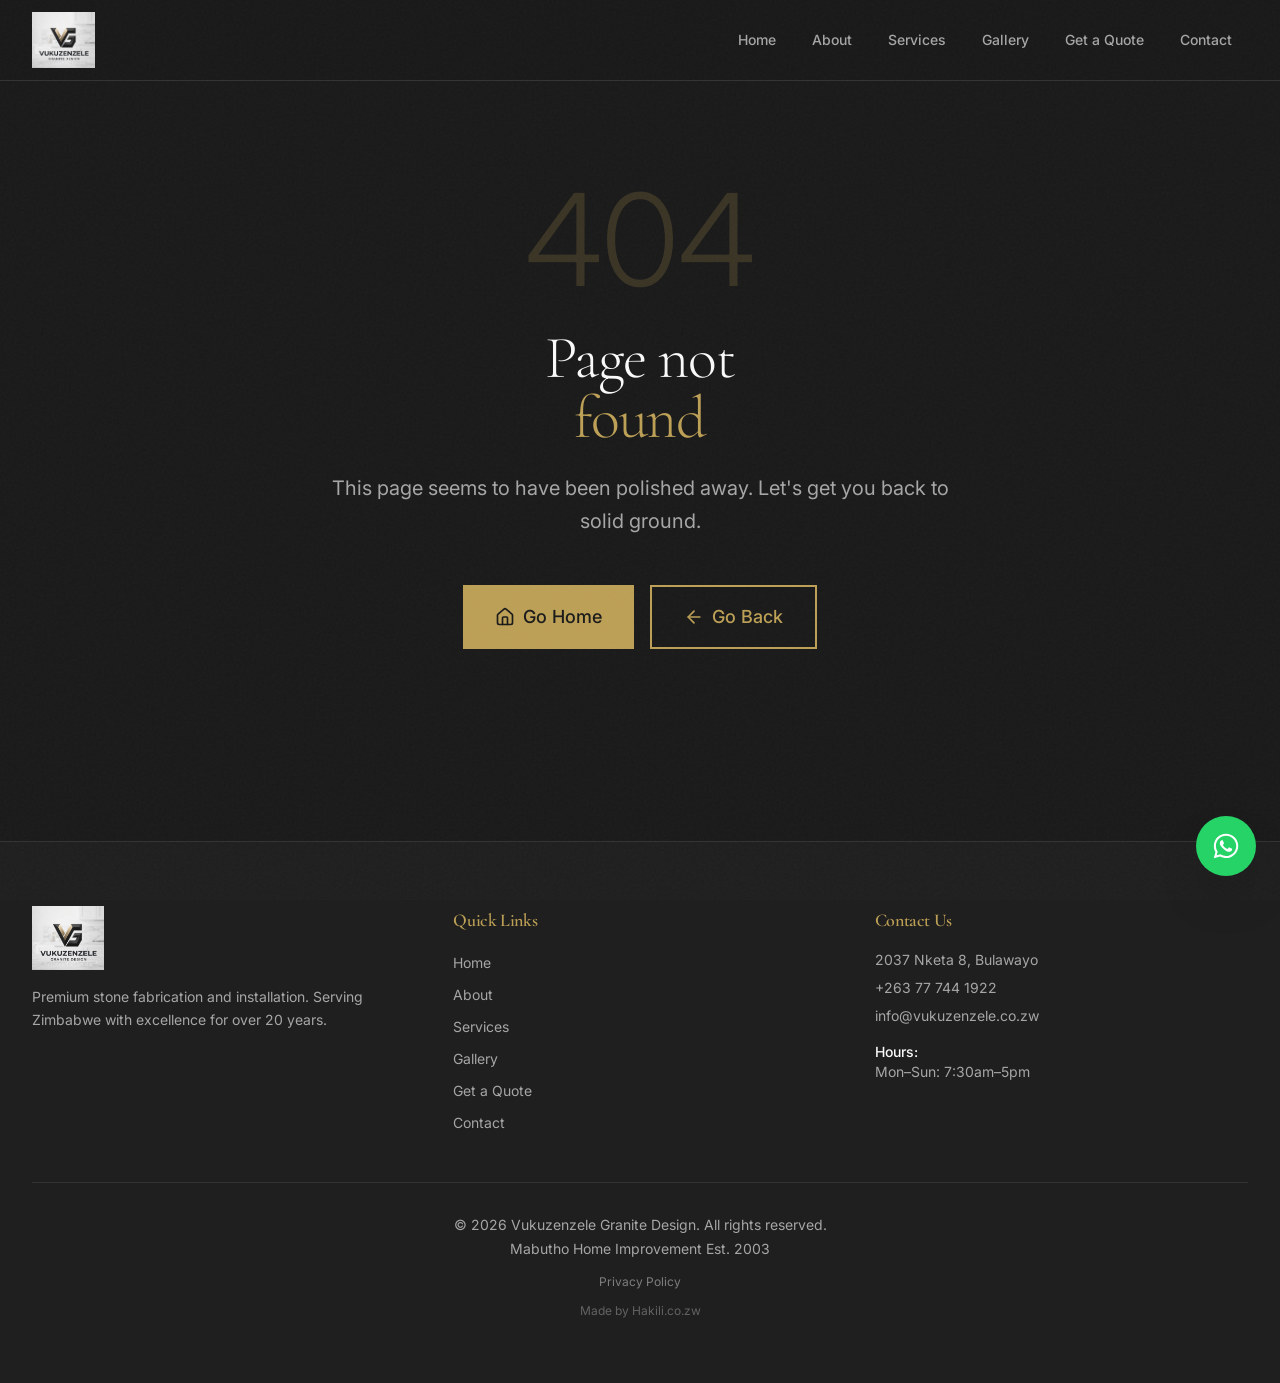
==== index.html @ 13857a86 "feat: initial commit for vukuzenzele cpanel website" ====
<!DOCTYPE html>
<html lang="en">
  <head>
    <meta charset="UTF-8" />
    <meta name="viewport" content="width=device-width, initial-scale=1.0, maximum-scale=1" />

    <!-- Primary SEO -->
    <title>Vukuzenzele Granite Design | Premium Stone Fabrication, Johannesburg</title>
    <meta name="description" content="Vukuzenzele Granite Design fabricates and installs premium granite, quartz, marble and engineered stone surfaces in Johannesburg. Kitchen countertops, bathroom vanities, staircases and more. Est. 2003." />
    <meta name="robots" content="index, follow" />
    <meta name="keywords" content="granite countertops Johannesburg, quartz countertops South Africa, stone fabrication Johannesburg, kitchen countertops, bathroom vanities, marble surfaces, Vukuzenzele Granite" />

    <!-- Open Graph (WhatsApp, Facebook) -->
    <meta property="og:type" content="website" />
    <meta property="og:site_name" content="Vukuzenzele Granite Design" />
    <meta property="og:title" content="Vukuzenzele Granite Design | Premium Stone Fabrication, Johannesburg" />
    <meta property="og:description" content="Premium granite, quartz and marble surfaces fabricated and installed across Johannesburg. Over 20 years of excellence. Est. 2003." />
    <meta property="og:image" content="https://vukuzenzele.replit.app/og-image.jpg" />
    <meta property="og:image:width" content="1200" />
    <meta property="og:image:height" content="630" />
    <meta property="og:url" content="https://vukuzenzele.replit.app/" />
    <meta property="og:locale" content="en_ZA" />

    <!-- Twitter / X -->
    <meta name="twitter:card" content="summary_large_image" />
    <meta name="twitter:title" content="Vukuzenzele Granite Design | Premium Stone Fabrication, Johannesburg" />
    <meta name="twitter:description" content="Premium granite, quartz and marble surfaces fabricated and installed across Johannesburg. Over 20 years of excellence." />
    <meta name="twitter:image" content="https://vukuzenzele.replit.app/og-image.jpg" />

    <!-- Canonical -->
    <link rel="canonical" href="https://vukuzenzele.replit.app/" />

    <!-- LocalBusiness structured data -->
    <script type="application/ld+json">
    {
      "@context": "https://schema.org",
      "@type": "LocalBusiness",
      "name": "Vukuzenzele Granite Design",
      "alternateName": "Mabutho Home Improvement",
      "description": "Premium stone fabrication and installation — granite, quartz, marble, Caesarstone, Neolith and Dekton surfaces for kitchens, bathrooms, staircases and more. Serving Johannesburg since 2003.",
      "url": "https://vukuzenzele.replit.app/",
      "logo": "https://vukuzenzele.replit.app/og-image.jpg",
      "image": "https://vukuzenzele.replit.app/og-image.jpg",
      "address": {
        "@type": "PostalAddress",
        "addressLocality": "Johannesburg",
        "addressRegion": "Gauteng",
        "addressCountry": "ZA"
      },
      "geo": {
        "@type": "GeoCoordinates",
        "latitude": -26.2041,
        "longitude": 28.0473
      },
      "areaServed": {
        "@type": "State",
        "name": "Gauteng"
      },
      "openingHoursSpecification": [
        {
          "@type": "OpeningHoursSpecification",
          "dayOfWeek": ["Monday","Tuesday","Wednesday","Thursday","Friday"],
          "opens": "08:00",
          "closes": "17:00"
        },
        {
          "@type": "OpeningHoursSpecification",
          "dayOfWeek": "Saturday",
          "opens": "08:00",
          "closes": "13:00"
        }
      ],
      "hasOfferCatalog": {
        "@type": "OfferCatalog",
        "name": "Stone Fabrication Services",
        "itemListElement": [
          { "@type": "Offer", "itemOffered": { "@type": "Service", "name": "Kitchen Countertops" } },
          { "@type": "Offer", "itemOffered": { "@type": "Service", "name": "Bathroom Vanities" } },
          { "@type": "Offer", "itemOffered": { "@type": "Service", "name": "Staircase Treads" } },
          { "@type": "Offer", "itemOffered": { "@type": "Service", "name": "Fireplace Surrounds" } },
          { "@type": "Offer", "itemOffered": { "@type": "Service", "name": "Wall Cladding" } },
          { "@type": "Offer", "itemOffered": { "@type": "Service", "name": "Commercial Surfaces" } }
        ]
      },
      "foundingDate": "2003",
      "priceRange": "$$"
    }
    </script>

    <link rel="icon" type="image/svg+xml" href="/favicon.svg" />
    <link rel="preconnect" href="https://fonts.googleapis.com">
    <link rel="preconnect" href="https://fonts.gstatic.com" crossorigin>
    <link href="https://fonts.googleapis.com/css2?family=Inter:wght@400;500;600;700&display=swap" rel="stylesheet">
    <script type="module" crossorigin src="/assets/index-CgnPtQa5.js"></script>
    <link rel="stylesheet" crossorigin href="/assets/index-dUc3Qfr3.css">
  </head>
  <body>
    <div id="root"></div>
  </body>
</html>
---- assets/index-dUc3Qfr3.css ----
@import"https://fonts.googleapis.com/css2?family=Cormorant+Garamond:wght@300;400;500;600;700&family=Inter:wght@300;400;500;600;700&display=swap";@layer components;@layer properties{@supports (((-webkit-hyphens:none)) and (not (margin-trim:inline))) or ((-moz-orient:inline) and (not (color:rgb(from red r g b)))){*,:before,:after,::backdrop{--tw-translate-x:0;--tw-translate-y:0;--tw-translate-z:0;--tw-rotate-x:initial;--tw-rotate-y:initial;--tw-rotate-z:initial;--tw-skew-x:initial;--tw-skew-y:initial;--tw-space-y-reverse:0;--tw-space-x-reverse:0;--tw-border-style:solid;--tw-gradient-position:initial;--tw-gradient-from:#0000;--tw-gradient-via:#0000;--tw-gradient-to:#0000;--tw-gradient-stops:initial;--tw-gradient-via-stops:initial;--tw-gradient-from-position:0%;--tw-gradient-via-position:50%;--tw-gradient-to-position:100%;--tw-leading:initial;--tw-font-weight:initial;--tw-tracking:initial;--tw-ordinal:initial;--tw-slashed-zero:initial;--tw-numeric-figure:initial;--tw-numeric-spacing:initial;--tw-numeric-fraction:initial;--tw-shadow:0 0 #0000;--tw-shadow-color:initial;--tw-shadow-alpha:100%;--tw-inset-shadow:0 0 #0000;--tw-inset-shadow-color:initial;--tw-inset-shadow-alpha:100%;--tw-ring-color:initial;--tw-ring-shadow:0 0 #0000;--tw-inset-ring-color:initial;--tw-inset-ring-shadow:0 0 #0000;--tw-ring-inset:initial;--tw-ring-offset-width:0px;--tw-ring-offset-color:#fff;--tw-ring-offset-shadow:0 0 #0000;--tw-outline-style:solid;--tw-blur:initial;--tw-brightness:initial;--tw-contrast:initial;--tw-grayscale:initial;--tw-hue-rotate:initial;--tw-invert:initial;--tw-opacity:initial;--tw-saturate:initial;--tw-sepia:initial;--tw-drop-shadow:initial;--tw-drop-shadow-color:initial;--tw-drop-shadow-alpha:100%;--tw-drop-shadow-size:initial;--tw-backdrop-blur:initial;--tw-backdrop-brightness:initial;--tw-backdrop-contrast:initial;--tw-backdrop-grayscale:initial;--tw-backdrop-hue-rotate:initial;--tw-backdrop-invert:initial;--tw-backdrop-opacity:initial;--tw-backdrop-saturate:initial;--tw-backdrop-sepia:initial;--tw-duration:initial;--tw-ease:initial;--tw-scale-x:1;--tw-scale-y:1;--tw-scale-z:1;--tw-content:"";--tw-animation-delay:0s;--tw-animation-direction:normal;--tw-animation-duration:initial;--tw-animation-fill-mode:none;--tw-animation-iteration-count:1;--tw-enter-blur:0;--tw-enter-opacity:1;--tw-enter-rotate:0;--tw-enter-scale:1;--tw-enter-translate-x:0;--tw-enter-translate-y:0;--tw-exit-blur:0;--tw-exit-opacity:1;--tw-exit-rotate:0;--tw-exit-scale:1;--tw-exit-translate-x:0;--tw-exit-translate-y:0}}}@layer theme{:root,:host{--color-red-50:oklch(97.1% .013 17.38);--color-red-300:oklch(80.8% .114 19.571);--color-red-400:oklch(70.4% .191 22.216);--color-red-600:oklch(57.7% .245 27.325);--color-black:#000;--color-white:#fff;--spacing:.25rem;--container-sm:24rem;--container-lg:32rem;--container-2xl:42rem;--container-3xl:48rem;--container-4xl:56rem;--container-5xl:64rem;--container-6xl:72rem;--text-xs:.75rem;--text-xs--line-height:calc(1 / .75);--text-sm:.875rem;--text-sm--line-height:calc(1.25 / .875);--text-base:1rem;--text-base--line-height: 1.5 ;--text-lg:1.125rem;--text-lg--line-height:calc(1.75 / 1.125);--text-xl:1.25rem;--text-xl--line-height:calc(1.75 / 1.25);--text-2xl:1.5rem;--text-2xl--line-height:calc(2 / 1.5);--text-3xl:1.875rem;--text-3xl--line-height: 1.2 ;--text-4xl:2.25rem;--text-4xl--line-height:calc(2.5 / 2.25);--text-5xl:3rem;--text-5xl--line-height:1;--text-6xl:3.75rem;--text-6xl--line-height:1;--text-7xl:4.5rem;--text-7xl--line-height:1;--text-8xl:6rem;--text-8xl--line-height:1;--text-9xl:8rem;--text-9xl--line-height:1;--font-weight-light:300;--font-weight-normal:400;--font-weight-medium:500;--font-weight-semibold:600;--tracking-tight:-.025em;--tracking-wide:.025em;--tracking-wider:.05em;--tracking-widest:.1em;--leading-tight:1.25;--leading-snug:1.375;--leading-normal:1.5;--leading-relaxed:1.625;--ease-in-out:cubic-bezier(.4, 0, .2, 1);--animate-spin:spin 1s linear infinite;--animate-pulse:pulse 2s cubic-bezier(.4, 0, .6, 1) infinite;--blur-sm:8px;--aspect-video:16 / 9;--default-transition-duration:.15s;--default-transition-timing-function:cubic-bezier(.4, 0, .2, 1);--default-font-family:var(--app-font-sans);--default-mono-font-family:var(--app-font-mono);--color-border:hsl(var(--border))}}@layer base{*,:after,:before,::backdrop{box-sizing:border-box;border:0 solid;margin:0;padding:0}::file-selector-button{box-sizing:border-box;border:0 solid;margin:0;padding:0}html,:host{-webkit-text-size-adjust:100%;tab-size:4;line-height:1.5;font-family:var(--default-font-family,-apple-system, BlinkMacSystemFont, "Segoe UI", Roboto, "Helvetica Neue", "Noto Sans", Arial, sans-serif, "Apple Color Emoji", "Segoe UI Emoji", "Segoe UI Symbol", "Noto Color Emoji");font-feature-settings:var(--default-font-feature-settings,normal);font-variation-settings:var(--default-font-variation-settings,normal);-webkit-tap-highlight-color:transparent}hr{height:0;color:inherit;border-top-width:1px}abbr:where([title]){-webkit-text-decoration:underline dotted;text-decoration:underline dotted}h1,h2,h3,h4,h5,h6{font-size:inherit;font-weight:inherit}a{color:inherit;-webkit-text-decoration:inherit;text-decoration:inherit}b,strong{font-weight:bolder}code,kbd,samp,pre{font-family:var(--default-mono-font-family,ui-monospace, SFMono-Regular, Menlo, Monaco, Consolas, "Liberation Mono", "Courier New", monospace);font-feature-settings:var(--default-mono-font-feature-settings,normal);font-variation-settings:var(--default-mono-font-variation-settings,normal);font-size:1em}small{font-size:80%}sub,sup{vertical-align:baseline;font-size:75%;line-height:0;position:relative}sub{bottom:-.25em}sup{top:-.5em}table{text-indent:0;border-color:inherit;border-collapse:collapse}:-moz-focusring:where(:not(iframe)){outline:auto}progress{vertical-align:baseline}summary{display:list-item}ol,ul,menu{list-style:none}img,svg,video,canvas,audio,iframe,embed,object{vertical-align:middle;display:block}img,video{max-width:100%;height:auto}button,input,select,optgroup,textarea{font:inherit;font-feature-settings:inherit;font-variation-settings:inherit;letter-spacing:inherit;color:inherit;opacity:1;background-color:#0000;border-radius:0}::file-selector-button{font:inherit;font-feature-settings:inherit;font-variation-settings:inherit;letter-spacing:inherit;color:inherit;opacity:1;background-color:#0000;border-radius:0}:where(select:is([multiple],[size])) optgroup{font-weight:bolder}:where(select:is([multiple],[size])) optgroup option{padding-inline-start:20px}::file-selector-button{margin-inline-end:4px}::placeholder{opacity:1}@supports (not ((-webkit-appearance:-apple-pay-button))) or (contain-intrinsic-size:1px){::placeholder{color:currentColor}@supports (color:color-mix(in lab,red,red)){::placeholder{color:color-mix(in oklab,currentcolor 50%,transparent)}}}textarea{resize:vertical}::-webkit-search-decoration{-webkit-appearance:none}::-webkit-date-and-time-value{min-height:1lh;text-align:inherit}::-webkit-datetime-edit{display:inline-flex}::-webkit-datetime-edit-fields-wrapper{padding:0}::-webkit-datetime-edit{padding-block:0}::-webkit-datetime-edit-year-field{padding-block:0}::-webkit-datetime-edit-month-field{padding-block:0}::-webkit-datetime-edit-day-field{padding-block:0}::-webkit-datetime-edit-hour-field{padding-block:0}::-webkit-datetime-edit-minute-field{padding-block:0}::-webkit-datetime-edit-second-field{padding-block:0}::-webkit-datetime-edit-millisecond-field{padding-block:0}::-webkit-datetime-edit-meridiem-field{padding-block:0}::-webkit-calendar-picker-indicator{line-height:1}:-moz-ui-invalid{box-shadow:none}button,input:where([type=button],[type=reset],[type=submit]){appearance:button}::file-selector-button{appearance:button}::-webkit-inner-spin-button{height:auto}::-webkit-outer-spin-button{height:auto}[hidden]:where(:not([hidden=until-found])){display:none!important}*{border-color:hsl(var(--border))}body{background-color:hsl(var(--background));font-family:var(--app-font-sans);color:hsl(var(--foreground));-webkit-font-smoothing:antialiased;-moz-osx-font-smoothing:grayscale}h1,h2,h3,h4,h5,h6{font-family:var(--app-font-serif);letter-spacing:-.02em;font-weight:500}}@layer utilities{.\@container\/field-group{container:field-group/inline-size}.pointer-events-auto{pointer-events:auto}.pointer-events-none{pointer-events:none}.invisible{visibility:hidden}.sr-only{clip-path:inset(50%);white-space:nowrap;border-width:0;width:1px;height:1px;margin:-1px;padding:0;position:absolute;overflow:hidden}.absolute{position:absolute}.fixed{position:fixed}.relative{position:relative}.static{position:static}.sticky{position:sticky}.inset-0{inset:0}.inset-x-0{inset-inline:0}.inset-y-0{inset-block:0}.-top-12{top:calc(var(--spacing) * -12)}.top-0{top:0}.top-1\.5{top:calc(var(--spacing) * 1.5)}.top-1\/2{top:50%}.top-2{top:calc(var(--spacing) * 2)}.top-3\.5{top:calc(var(--spacing) * 3.5)}.top-4{top:calc(var(--spacing) * 4)}.top-6{top:calc(var(--spacing) * 6)}.top-20{top:calc(var(--spacing) * 20)}.top-\[1px\]{top:1px}.top-\[50\%\]{top:50%}.top-\[60\%\]{top:60%}.top-full{top:100%}.-right-12{right:calc(var(--spacing) * -12)}.right-0{right:0}.right-1{right:var(--spacing)}.right-2{right:calc(var(--spacing) * 2)}.right-3{right:calc(var(--spacing) * 3)}.right-4{right:calc(var(--spacing) * 4)}.right-6{right:calc(var(--spacing) * 6)}.-bottom-12{bottom:calc(var(--spacing) * -12)}.bottom-0{bottom:0}.bottom-6{bottom:calc(var(--spacing) * 6)}.-left-12{left:calc(var(--spacing) * -12)}.left-0{left:0}.left-1\/2{left:50%}.left-2{left:calc(var(--spacing) * 2)}.left-6{left:calc(var(--spacing) * 6)}.left-\[50\%\]{left:50%}.isolate{isolation:isolate}.-z-10{z-index:-10}.z-10{z-index:10}.z-20{z-index:20}.z-30{z-index:30}.z-40{z-index:40}.z-50{z-index:50}.z-\[1\]{z-index:1}.z-\[100\]{z-index:100}.order-1{order:1}.order-2{order:2}.order-first{order:-9999}.order-last{order:9999}.container{width:100%}@media(min-width:40rem){.container{max-width:40rem}}@media(min-width:48rem){.container{max-width:48rem}}@media(min-width:64rem){.container{max-width:64rem}}@media(min-width:80rem){.container{max-width:80rem}}@media(min-width:96rem){.container{max-width:96rem}}.\!m-0{margin:0!important}.-mx-1{margin-inline:calc(var(--spacing) * -1)}.mx-2{margin-inline:calc(var(--spacing) * 2)}.mx-3\.5{margin-inline:calc(var(--spacing) * 3.5)}.mx-auto{margin-inline:auto}.-my-2{margin-block:calc(var(--spacing) * -2)}.my-0{margin-block:0}.my-0\.5{margin-block:calc(var(--spacing) * .5)}.my-1{margin-block:var(--spacing)}.-mt-4{margin-top:calc(var(--spacing) * -4)}.mt-1{margin-top:var(--spacing)}.mt-1\.5{margin-top:calc(var(--spacing) * 1.5)}.mt-2{margin-top:calc(var(--spacing) * 2)}.mt-3{margin-top:calc(var(--spacing) * 3)}.mt-4{margin-top:calc(var(--spacing) * 4)}.mt-6{margin-top:calc(var(--spacing) * 6)}.mt-8{margin-top:calc(var(--spacing) * 8)}.mt-12{margin-top:calc(var(--spacing) * 12)}.mt-24{margin-top:calc(var(--spacing) * 24)}.mt-auto{margin-top:auto}.mr-2{margin-right:calc(var(--spacing) * 2)}.mb-1{margin-bottom:var(--spacing)}.mb-2{margin-bottom:calc(var(--spacing) * 2)}.mb-3{margin-bottom:calc(var(--spacing) * 3)}.mb-4{margin-bottom:calc(var(--spacing) * 4)}.mb-5{margin-bottom:calc(var(--spacing) * 5)}.mb-6{margin-bottom:calc(var(--spacing) * 6)}.mb-8{margin-bottom:calc(var(--spacing) * 8)}.mb-10{margin-bottom:calc(var(--spacing) * 10)}.mb-12{margin-bottom:calc(var(--spacing) * 12)}.mb-16{margin-bottom:calc(var(--spacing) * 16)}.-ml-4{margin-left:calc(var(--spacing) * -4)}.ml-1{margin-left:var(--spacing)}.ml-2{margin-left:calc(var(--spacing) * 2)}.ml-4{margin-left:calc(var(--spacing) * 4)}.ml-auto{margin-left:auto}.line-clamp-2{-webkit-line-clamp:2;-webkit-box-orient:vertical;display:-webkit-box;overflow:hidden}.block{display:block}.flex{display:flex}.grid{display:grid}.hidden{display:none}.inline-flex{display:inline-flex}.table{display:table}.aspect-square{aspect-ratio:1}.aspect-video{aspect-ratio:var(--aspect-video)}.size-4{width:calc(var(--spacing) * 4);height:calc(var(--spacing) * 4)}.size-6{width:calc(var(--spacing) * 6);height:calc(var(--spacing) * 6)}.size-8{width:calc(var(--spacing) * 8);height:calc(var(--spacing) * 8)}.size-10{width:calc(var(--spacing) * 10);height:calc(var(--spacing) * 10)}.size-\[--cell-size\]{width:--cell-size;height:--cell-size}.h-0\.5{height:calc(var(--spacing) * .5)}.h-1\.5{height:calc(var(--spacing) * 1.5)}.h-2{height:calc(var(--spacing) * 2)}.h-2\.5{height:calc(var(--spacing) * 2.5)}.h-3{height:calc(var(--spacing) * 3)}.h-3\.5{height:calc(var(--spacing) * 3.5)}.h-4{height:calc(var(--spacing) * 4)}.h-5{height:calc(var(--spacing) * 5)}.h-6{height:calc(var(--spacing) * 6)}.h-7{height:calc(var(--spacing) * 7)}.h-8{height:calc(var(--spacing) * 8)}.h-9{height:calc(var(--spacing) * 9)}.h-10{height:calc(var(--spacing) * 10)}.h-12{height:calc(var(--spacing) * 12)}.h-14{height:calc(var(--spacing) * 14)}.h-16{height:calc(var(--spacing) * 16)}.h-20{height:calc(var(--spacing) * 20)}.h-24{height:calc(var(--spacing) * 24)}.h-80{height:calc(var(--spacing) * 80)}.h-\[--cell-size\]{height:--cell-size}.h-\[1px\]{height:1px}.h-\[90vh\]{height:90vh}.h-\[400px\]{height:400px}.h-\[500px\]{height:500px}.h-\[600px\]{height:600px}.h-\[var\(--radix-navigation-menu-viewport-height\)\]{height:var(--radix-navigation-menu-viewport-height)}.h-\[var\(--radix-select-trigger-height\)\]{height:var(--radix-select-trigger-height)}.h-auto{height:auto}.h-full{height:100%}.h-px{height:1px}.h-svh{height:100svh}.max-h-\[--radix-context-menu-content-available-height\]{max-height:--radix-context-menu-content-available-height}.max-h-\[--radix-select-content-available-height\]{max-height:--radix-select-content-available-height}.max-h-\[85vh\]{max-height:85vh}.max-h-\[300px\]{max-height:300px}.max-h-\[var\(--radix-dropdown-menu-content-available-height\)\]{max-height:var(--radix-dropdown-menu-content-available-height)}.max-h-full{max-height:100%}.max-h-screen{max-height:100vh}.min-h-0{min-height:0}.min-h-8{min-height:calc(var(--spacing) * 8)}.min-h-9{min-height:calc(var(--spacing) * 9)}.min-h-10{min-height:calc(var(--spacing) * 10)}.min-h-\[60px\]{min-height:60px}.min-h-\[70vh\]{min-height:70vh}.min-h-\[100dvh\]{min-height:100dvh}.min-h-\[150px\]{min-height:150px}.min-h-\[600px\]{min-height:600px}.min-h-svh{min-height:100svh}.w-0{width:0}.w-1{width:var(--spacing)}.w-1\.5{width:calc(var(--spacing) * 1.5)}.w-2{width:calc(var(--spacing) * 2)}.w-2\.5{width:calc(var(--spacing) * 2.5)}.w-3{width:calc(var(--spacing) * 3)}.w-3\.5{width:calc(var(--spacing) * 3.5)}.w-3\/4{width:75%}.w-4{width:calc(var(--spacing) * 4)}.w-5{width:calc(var(--spacing) * 5)}.w-6{width:calc(var(--spacing) * 6)}.w-7{width:calc(var(--spacing) * 7)}.w-8{width:calc(var(--spacing) * 8)}.w-9{width:calc(var(--spacing) * 9)}.w-10{width:calc(var(--spacing) * 10)}.w-12{width:calc(var(--spacing) * 12)}.w-20{width:calc(var(--spacing) * 20)}.w-24{width:calc(var(--spacing) * 24)}.w-64{width:calc(var(--spacing) * 64)}.w-72{width:calc(var(--spacing) * 72)}.w-\[--cell-size\]{width:--cell-size}.w-\[1px\]{width:1px}.w-\[100px\]{width:100px}.w-\[var\(--sidebar-width\)\]{width:var(--sidebar-width)}.w-auto{width:auto}.w-fit{width:fit-content}.w-full{width:100%}.w-max{width:max-content}.w-px{width:1px}.max-w-2xl{max-width:var(--container-2xl)}.max-w-3xl{max-width:var(--container-3xl)}.max-w-4xl{max-width:var(--container-4xl)}.max-w-5xl{max-width:var(--container-5xl)}.max-w-6xl{max-width:var(--container-6xl)}.max-w-\[var\(--skeleton-width\)\]{max-width:var(--skeleton-width)}.max-w-full{max-width:100%}.max-w-lg{max-width:var(--container-lg)}.max-w-max{max-width:max-content}.max-w-sm{max-width:var(--container-sm)}.min-w-0{min-width:0}.min-w-5{min-width:calc(var(--spacing) * 5)}.min-w-8{min-width:calc(var(--spacing) * 8)}.min-w-9{min-width:calc(var(--spacing) * 9)}.min-w-10{min-width:calc(var(--spacing) * 10)}.min-w-\[--cell-size\]{min-width:--cell-size}.min-w-\[8rem\]{min-width:8rem}.min-w-\[12rem\]{min-width:12rem}.min-w-\[var\(--radix-select-trigger-width\)\]{min-width:var(--radix-select-trigger-width)}.flex-1{flex:1}.flex-shrink-0,.shrink-0{flex-shrink:0}.grow{flex-grow:1}.grow-0{flex-grow:0}.basis-full{flex-basis:100%}.caption-bottom{caption-side:bottom}.border-collapse{border-collapse:collapse}.origin-\[--radix-context-menu-content-transform-origin\]{transform-origin:--radix-context-menu-content-transform-origin}.origin-\[--radix-dropdown-menu-content-transform-origin\]{transform-origin:--radix-dropdown-menu-content-transform-origin}.origin-\[--radix-hover-card-content-transform-origin\]{transform-origin:--radix-hover-card-content-transform-origin}.origin-\[--radix-menubar-content-transform-origin\]{transform-origin:--radix-menubar-content-transform-origin}.origin-\[--radix-popover-content-transform-origin\]{transform-origin:--radix-popover-content-transform-origin}.origin-\[--radix-select-content-transform-origin\]{transform-origin:--radix-select-content-transform-origin}.origin-\[--radix-tooltip-content-transform-origin\]{transform-origin:--radix-tooltip-content-transform-origin}.-translate-x-1\/2{--tw-translate-x: -50% ;translate:var(--tw-translate-x) var(--tw-translate-y)}.-translate-x-4{--tw-translate-x:calc(var(--spacing) * -4);translate:var(--tw-translate-x) var(--tw-translate-y)}.-translate-x-px{--tw-translate-x:-1px;translate:var(--tw-translate-x) var(--tw-translate-y)}.translate-x-4{--tw-translate-x:calc(var(--spacing) * 4);translate:var(--tw-translate-x) var(--tw-translate-y)}.translate-x-\[-50\%\]{--tw-translate-x:-50%;translate:var(--tw-translate-x) var(--tw-translate-y)}.translate-x-px{--tw-translate-x:1px;translate:var(--tw-translate-x) var(--tw-translate-y)}.-translate-y-1\/2{--tw-translate-y: -50% ;translate:var(--tw-translate-x) var(--tw-translate-y)}.-translate-y-4{--tw-translate-y:calc(var(--spacing) * -4);translate:var(--tw-translate-x) var(--tw-translate-y)}.translate-y-4{--tw-translate-y:calc(var(--spacing) * 4);translate:var(--tw-translate-x) var(--tw-translate-y)}.translate-y-\[-50\%\]{--tw-translate-y:-50%;translate:var(--tw-translate-x) var(--tw-translate-y)}.rotate-45{rotate:45deg}.rotate-90{rotate:90deg}.transform{transform:var(--tw-rotate-x,) var(--tw-rotate-y,) var(--tw-rotate-z,) var(--tw-skew-x,) var(--tw-skew-y,)}.animate-caret-blink{animation:1.25s ease-out infinite caret-blink}.animate-in{animation:enter var(--tw-animation-duration,var(--tw-duration,.15s))var(--tw-ease,ease)var(--tw-animation-delay,0s)var(--tw-animation-iteration-count,1)var(--tw-animation-direction,normal)var(--tw-animation-fill-mode,none)}.animate-pulse{animation:var(--animate-pulse)}.animate-spin{animation:var(--animate-spin)}.cursor-default{cursor:default}.cursor-pointer{cursor:pointer}.cursor-text{cursor:text}.touch-none{touch-action:none}.resize-none{resize:none}.scroll-mt-28{scroll-margin-top:calc(var(--spacing) * 28)}.list-inside{list-style-position:inside}.list-disc{list-style-type:disc}.list-none{list-style-type:none}.grid-cols-1{grid-template-columns:repeat(1,minmax(0,1fr))}.grid-cols-2{grid-template-columns:repeat(2,minmax(0,1fr))}.flex-col{flex-direction:column}.flex-col-reverse{flex-direction:column-reverse}.flex-row{flex-direction:row}.flex-wrap{flex-wrap:wrap}.place-content-center{place-content:center}.items-center{align-items:center}.items-end{align-items:flex-end}.items-start{align-items:flex-start}.items-stretch{align-items:stretch}.justify-between{justify-content:space-between}.justify-center{justify-content:center}.justify-start{justify-content:flex-start}.gap-1{gap:var(--spacing)}.gap-1\.5{gap:calc(var(--spacing) * 1.5)}.gap-2{gap:calc(var(--spacing) * 2)}.gap-2\.5{gap:calc(var(--spacing) * 2.5)}.gap-3{gap:calc(var(--spacing) * 3)}.gap-4{gap:calc(var(--spacing) * 4)}.gap-6{gap:calc(var(--spacing) * 6)}.gap-7{gap:calc(var(--spacing) * 7)}.gap-8{gap:calc(var(--spacing) * 8)}.gap-12{gap:calc(var(--spacing) * 12)}.gap-16{gap:calc(var(--spacing) * 16)}:where(.space-y-0>:not(:last-child)){--tw-space-y-reverse:0;margin-block:0}:where(.space-y-1>:not(:last-child)){--tw-space-y-reverse:0;margin-block-start:calc(var(--spacing) * var(--tw-space-y-reverse));margin-block-end:calc(var(--spacing) * calc(1 - var(--tw-space-y-reverse)))}:where(.space-y-1\.5>:not(:last-child)){--tw-space-y-reverse:0;margin-block-start:calc(calc(var(--spacing) * 1.5) * var(--tw-space-y-reverse));margin-block-end:calc(calc(var(--spacing) * 1.5) * calc(1 - var(--tw-space-y-reverse)))}:where(.space-y-2>:not(:last-child)){--tw-space-y-reverse:0;margin-block-start:calc(calc(var(--spacing) * 2) * var(--tw-space-y-reverse));margin-block-end:calc(calc(var(--spacing) * 2) * calc(1 - var(--tw-space-y-reverse)))}:where(.space-y-3>:not(:last-child)){--tw-space-y-reverse:0;margin-block-start:calc(calc(var(--spacing) * 3) * var(--tw-space-y-reverse));margin-block-end:calc(calc(var(--spacing) * 3) * calc(1 - var(--tw-space-y-reverse)))}:where(.space-y-4>:not(:last-child)){--tw-space-y-reverse:0;margin-block-start:calc(calc(var(--spacing) * 4) * var(--tw-space-y-reverse));margin-block-end:calc(calc(var(--spacing) * 4) * calc(1 - var(--tw-space-y-reverse)))}:where(.space-y-6>:not(:last-child)){--tw-space-y-reverse:0;margin-block-start:calc(calc(var(--spacing) * 6) * var(--tw-space-y-reverse));margin-block-end:calc(calc(var(--spacing) * 6) * calc(1 - var(--tw-space-y-reverse)))}:where(.space-y-8>:not(:last-child)){--tw-space-y-reverse:0;margin-block-start:calc(calc(var(--spacing) * 8) * var(--tw-space-y-reverse));margin-block-end:calc(calc(var(--spacing) * 8) * calc(1 - var(--tw-space-y-reverse)))}:where(.space-y-12>:not(:last-child)){--tw-space-y-reverse:0;margin-block-start:calc(calc(var(--spacing) * 12) * var(--tw-space-y-reverse));margin-block-end:calc(calc(var(--spacing) * 12) * calc(1 - var(--tw-space-y-reverse)))}:where(.space-y-32>:not(:last-child)){--tw-space-y-reverse:0;margin-block-start:calc(calc(var(--spacing) * 32) * var(--tw-space-y-reverse));margin-block-end:calc(calc(var(--spacing) * 32) * calc(1 - var(--tw-space-y-reverse)))}:where(.space-x-1>:not(:last-child)){--tw-space-x-reverse:0;margin-inline-start:calc(var(--spacing) * var(--tw-space-x-reverse));margin-inline-end:calc(var(--spacing) * calc(1 - var(--tw-space-x-reverse)))}:where(.space-x-3>:not(:last-child)){--tw-space-x-reverse:0;margin-inline-start:calc(calc(var(--spacing) * 3) * var(--tw-space-x-reverse));margin-inline-end:calc(calc(var(--spacing) * 3) * calc(1 - var(--tw-space-x-reverse)))}:where(.space-x-4>:not(:last-child)){--tw-space-x-reverse:0;margin-inline-start:calc(calc(var(--spacing) * 4) * var(--tw-space-x-reverse));margin-inline-end:calc(calc(var(--spacing) * 4) * calc(1 - var(--tw-space-x-reverse)))}.self-stretch{align-self:stretch}.overflow-auto{overflow:auto}.overflow-hidden{overflow:hidden}.overflow-x-hidden{overflow-x:hidden}.overflow-y-auto{overflow-y:auto}.rounded{border-radius:.25rem}.rounded-\[2px\]{border-radius:2px}.rounded-\[calc\(var\(--radius\)-5px\)\]{border-radius:calc(var(--radius) - 5px)}.rounded-\[inherit\]{border-radius:inherit}.rounded-full{border-radius:3.40282e38px}.rounded-lg{border-radius:var(--radius)}.rounded-md{border-radius:calc(var(--radius) - 2px)}.rounded-none{border-radius:0}.rounded-sm{border-radius:calc(var(--radius) - 4px)}.rounded-xl{border-radius:calc(var(--radius) + 4px)}.rounded-t-\[10px\]{border-top-left-radius:10px;border-top-right-radius:10px}.rounded-l-md{border-top-left-radius:calc(var(--radius) - 2px);border-bottom-left-radius:calc(var(--radius) - 2px)}.rounded-tl-sm{border-top-left-radius:calc(var(--radius) - 4px)}.rounded-r-md{border-top-right-radius:calc(var(--radius) - 2px);border-bottom-right-radius:calc(var(--radius) - 2px)}.border{border-style:var(--tw-border-style);border-width:1px}.border-0{border-style:var(--tw-border-style);border-width:0}.border-2{border-style:var(--tw-border-style);border-width:2px}.border-\[1\.5px\]{border-style:var(--tw-border-style);border-width:1.5px}.border-y{border-block-style:var(--tw-border-style);border-block-width:1px}.border-t{border-top-style:var(--tw-border-style);border-top-width:1px}.border-r{border-right-style:var(--tw-border-style);border-right-width:1px}.border-b{border-bottom-style:var(--tw-border-style);border-bottom-width:1px}.border-l{border-left-style:var(--tw-border-style);border-left-width:1px}.border-l-2{border-left-style:var(--tw-border-style);border-left-width:2px}.border-dashed{--tw-border-style:dashed;border-style:dashed}.\[border-color\:var\(--badge-outline\)\]{border-color:var(--badge-outline)}.\[border-color\:var\(--button-outline\)\]{border-color:var(--button-outline)}.border-\[--color-border\]{border-color:--color-border}.border-border,.border-border\/50{border-color:hsl(var(--border))}@supports (color:color-mix(in lab,red,red)){.border-border\/50{border-color:color-mix(in oklab,hsl(var(--border)) 50%,transparent)}}.border-destructive{border-color:hsl(var(--destructive))}.border-destructive-border{border-color:var(--destructive-border)}.border-destructive\/50{border-color:hsl(var(--destructive))}@supports (color:color-mix(in lab,red,red)){.border-destructive\/50{border-color:color-mix(in oklab,hsl(var(--destructive)) 50%,transparent)}}.border-input{border-color:hsl(var(--input))}.border-primary{border-color:hsl(var(--primary))}.border-primary-border{border-color:var(--primary-border)}.border-primary\/20{border-color:hsl(var(--primary))}@supports (color:color-mix(in lab,red,red)){.border-primary\/20{border-color:color-mix(in oklab,hsl(var(--primary)) 20%,transparent)}}.border-primary\/30{border-color:hsl(var(--primary))}@supports (color:color-mix(in lab,red,red)){.border-primary\/30{border-color:color-mix(in oklab,hsl(var(--primary)) 30%,transparent)}}.border-primary\/50{border-color:hsl(var(--primary))}@supports (color:color-mix(in lab,red,red)){.border-primary\/50{border-color:color-mix(in oklab,hsl(var(--primary)) 50%,transparent)}}.border-secondary-border{border-color:var(--secondary-border)}.border-sidebar-border{border-color:hsl(var(--sidebar-border))}.border-transparent{border-color:#0000}.border-t-transparent{border-top-color:#0000}.border-l-transparent{border-left-color:#0000}.bg-\[\#25D366\]{background-color:#25d366}.bg-\[--color-bg\]{background-color:--color-bg}.bg-accent{background-color:hsl(var(--accent))}.bg-background,.bg-background\/95{background-color:hsl(var(--background))}@supports (color:color-mix(in lab,red,red)){.bg-background\/95{background-color:color-mix(in oklab,hsl(var(--background)) 95%,transparent)}}.bg-background\/98{background-color:hsl(var(--background))}@supports (color:color-mix(in lab,red,red)){.bg-background\/98{background-color:color-mix(in oklab,hsl(var(--background)) 98%,transparent)}}.bg-black\/80{background-color:#000c}@supports (color:color-mix(in lab,red,red)){.bg-black\/80{background-color:color-mix(in oklab,var(--color-black) 80%,transparent)}}.bg-border{background-color:hsl(var(--border))}.bg-card{background-color:hsl(var(--card))}.bg-destructive{background-color:hsl(var(--destructive))}.bg-foreground{background-color:hsl(var(--foreground))}.bg-input{background-color:hsl(var(--input))}.bg-muted,.bg-muted\/50{background-color:hsl(var(--muted))}@supports (color:color-mix(in lab,red,red)){.bg-muted\/50{background-color:color-mix(in oklab,hsl(var(--muted)) 50%,transparent)}}.bg-popover{background-color:hsl(var(--popover))}.bg-primary,.bg-primary\/10{background-color:hsl(var(--primary))}@supports (color:color-mix(in lab,red,red)){.bg-primary\/10{background-color:color-mix(in oklab,hsl(var(--primary)) 10%,transparent)}}.bg-primary\/20{background-color:hsl(var(--primary))}@supports (color:color-mix(in lab,red,red)){.bg-primary\/20{background-color:color-mix(in oklab,hsl(var(--primary)) 20%,transparent)}}.bg-secondary{background-color:hsl(var(--secondary))}.bg-sidebar{background-color:hsl(var(--sidebar))}.bg-sidebar-border{background-color:hsl(var(--sidebar-border))}.bg-transparent{background-color:#0000}.bg-gradient-to-b{--tw-gradient-position:to bottom in oklab;background-image:linear-gradient(var(--tw-gradient-stops))}.bg-gradient-to-r{--tw-gradient-position:to right in oklab;background-image:linear-gradient(var(--tw-gradient-stops))}.bg-gradient-to-t{--tw-gradient-position:to top in oklab;background-image:linear-gradient(var(--tw-gradient-stops))}.from-background{--tw-gradient-from:hsl(var(--background));--tw-gradient-stops:var(--tw-gradient-via-stops,var(--tw-gradient-position), var(--tw-gradient-from) var(--tw-gradient-from-position), var(--tw-gradient-to) var(--tw-gradient-to-position))}.from-background\/60{--tw-gradient-from:hsl(var(--background))}@supports (color:color-mix(in lab,red,red)){.from-background\/60{--tw-gradient-from:color-mix(in oklab, hsl(var(--background)) 60%, transparent)}}.from-background\/60{--tw-gradient-stops:var(--tw-gradient-via-stops,var(--tw-gradient-position), var(--tw-gradient-from) var(--tw-gradient-from-position), var(--tw-gradient-to) var(--tw-gradient-to-position))}.from-background\/80{--tw-gradient-from:hsl(var(--background))}@supports (color:color-mix(in lab,red,red)){.from-background\/80{--tw-gradient-from:color-mix(in oklab, hsl(var(--background)) 80%, transparent)}}.from-background\/80{--tw-gradient-stops:var(--tw-gradient-via-stops,var(--tw-gradient-position), var(--tw-gradient-from) var(--tw-gradient-from-position), var(--tw-gradient-to) var(--tw-gradient-to-position))}.from-background\/95{--tw-gradient-from:hsl(var(--background))}@supports (color:color-mix(in lab,red,red)){.from-background\/95{--tw-gradient-from:color-mix(in oklab, hsl(var(--background)) 95%, transparent)}}.from-background\/95{--tw-gradient-stops:var(--tw-gradient-via-stops,var(--tw-gradient-position), var(--tw-gradient-from) var(--tw-gradient-from-position), var(--tw-gradient-to) var(--tw-gradient-to-position))}.via-background\/50{--tw-gradient-via:hsl(var(--background))}@supports (color:color-mix(in lab,red,red)){.via-background\/50{--tw-gradient-via:color-mix(in oklab, hsl(var(--background)) 50%, transparent)}}.via-background\/50{--tw-gradient-via-stops:var(--tw-gradient-position), var(--tw-gradient-from) var(--tw-gradient-from-position), var(--tw-gradient-via) var(--tw-gradient-via-position), var(--tw-gradient-to) var(--tw-gradient-to-position);--tw-gradient-stops:var(--tw-gradient-via-stops)}.via-background\/70{--tw-gradient-via:hsl(var(--background))}@supports (color:color-mix(in lab,red,red)){.via-background\/70{--tw-gradient-via:color-mix(in oklab, hsl(var(--background)) 70%, transparent)}}.via-background\/70{--tw-gradient-via-stops:var(--tw-gradient-position), var(--tw-gradient-from) var(--tw-gradient-from-position), var(--tw-gradient-via) var(--tw-gradient-via-position), var(--tw-gradient-to) var(--tw-gradient-to-position);--tw-gradient-stops:var(--tw-gradient-via-stops)}.to-background\/40{--tw-gradient-to:hsl(var(--background))}@supports (color:color-mix(in lab,red,red)){.to-background\/40{--tw-gradient-to:color-mix(in oklab, hsl(var(--background)) 40%, transparent)}}.to-background\/40{--tw-gradient-stops:var(--tw-gradient-via-stops,var(--tw-gradient-position), var(--tw-gradient-from) var(--tw-gradient-from-position), var(--tw-gradient-to) var(--tw-gradient-to-position))}.to-card{--tw-gradient-to:hsl(var(--card));--tw-gradient-stops:var(--tw-gradient-via-stops,var(--tw-gradient-position), var(--tw-gradient-from) var(--tw-gradient-from-position), var(--tw-gradient-to) var(--tw-gradient-to-position))}.to-transparent{--tw-gradient-to:transparent;--tw-gradient-stops:var(--tw-gradient-via-stops,var(--tw-gradient-position), var(--tw-gradient-from) var(--tw-gradient-from-position), var(--tw-gradient-to) var(--tw-gradient-to-position))}.fill-current{fill:currentColor}.fill-primary{fill:hsl(var(--primary))}.object-contain{object-fit:contain}.object-cover{object-fit:cover}.p-0{padding:0}.p-1{padding:var(--spacing)}.p-2{padding:calc(var(--spacing) * 2)}.p-3{padding:calc(var(--spacing) * 3)}.p-4{padding:calc(var(--spacing) * 4)}.p-6{padding:calc(var(--spacing) * 6)}.p-8{padding:calc(var(--spacing) * 8)}.p-12{padding:calc(var(--spacing) * 12)}.p-\[1px\]{padding:1px}.px-1{padding-inline:var(--spacing)}.px-1\.5{padding-inline:calc(var(--spacing) * 1.5)}.px-2{padding-inline:calc(var(--spacing) * 2)}.px-2\.5{padding-inline:calc(var(--spacing) * 2.5)}.px-3{padding-inline:calc(var(--spacing) * 3)}.px-4{padding-inline:calc(var(--spacing) * 4)}.px-6{padding-inline:calc(var(--spacing) * 6)}.px-8{padding-inline:calc(var(--spacing) * 8)}.px-12{padding-inline:calc(var(--spacing) * 12)}.px-\[--cell-size\]{padding-inline:--cell-size}.py-0\.5{padding-block:calc(var(--spacing) * .5)}.py-1{padding-block:var(--spacing)}.py-1\.5{padding-block:calc(var(--spacing) * 1.5)}.py-2{padding-block:calc(var(--spacing) * 2)}.py-3{padding-block:calc(var(--spacing) * 3)}.py-4{padding-block:calc(var(--spacing) * 4)}.py-6{padding-block:calc(var(--spacing) * 6)}.py-8{padding-block:calc(var(--spacing) * 8)}.py-12{padding-block:calc(var(--spacing) * 12)}.py-16{padding-block:calc(var(--spacing) * 16)}.py-20{padding-block:calc(var(--spacing) * 20)}.py-24{padding-block:calc(var(--spacing) * 24)}.py-28{padding-block:calc(var(--spacing) * 28)}.py-32{padding-block:calc(var(--spacing) * 32)}.pt-0{padding-top:0}.pt-2{padding-top:calc(var(--spacing) * 2)}.pt-3{padding-top:calc(var(--spacing) * 3)}.pt-4{padding-top:calc(var(--spacing) * 4)}.pt-8{padding-top:calc(var(--spacing) * 8)}.pt-20{padding-top:calc(var(--spacing) * 20)}.pr-1{padding-right:var(--spacing)}.pr-2{padding-right:calc(var(--spacing) * 2)}.pr-2\.5{padding-right:calc(var(--spacing) * 2.5)}.pr-3{padding-right:calc(var(--spacing) * 3)}.pr-8{padding-right:calc(var(--spacing) * 8)}.pb-3{padding-bottom:calc(var(--spacing) * 3)}.pb-4{padding-bottom:calc(var(--spacing) * 4)}.pb-24{padding-bottom:calc(var(--spacing) * 24)}.pl-2{padding-left:calc(var(--spacing) * 2)}.pl-2\.5{padding-left:calc(var(--spacing) * 2.5)}.pl-3{padding-left:calc(var(--spacing) * 3)}.pl-4{padding-left:calc(var(--spacing) * 4)}.pl-8{padding-left:calc(var(--spacing) * 8)}.text-center{text-align:center}.text-left{text-align:left}.align-middle{vertical-align:middle}.font-mono{font-family:var(--app-font-mono)}.font-sans{font-family:var(--app-font-sans)}.text-2xl{font-size:var(--text-2xl);line-height:var(--tw-leading,var(--text-2xl--line-height))}.text-3xl{font-size:var(--text-3xl);line-height:var(--tw-leading,var(--text-3xl--line-height))}.text-4xl{font-size:var(--text-4xl);line-height:var(--tw-leading,var(--text-4xl--line-height))}.text-5xl{font-size:var(--text-5xl);line-height:var(--tw-leading,var(--text-5xl--line-height))}.text-6xl{font-size:var(--text-6xl);line-height:var(--tw-leading,var(--text-6xl--line-height))}.text-8xl{font-size:var(--text-8xl);line-height:var(--tw-leading,var(--text-8xl--line-height))}.text-base{font-size:var(--text-base);line-height:var(--tw-leading,var(--text-base--line-height))}.text-lg{font-size:var(--text-lg);line-height:var(--tw-leading,var(--text-lg--line-height))}.text-sm{font-size:var(--text-sm);line-height:var(--tw-leading,var(--text-sm--line-height))}.text-sm\/relaxed{font-size:var(--text-sm);line-height:var(--leading-relaxed)}.text-xl{font-size:var(--text-xl);line-height:var(--tw-leading,var(--text-xl--line-height))}.text-xs{font-size:var(--text-xs);line-height:var(--tw-leading,var(--text-xs--line-height))}.text-\[0\.8rem\]{font-size:.8rem}.leading-\[0\.95\]{--tw-leading:.95;line-height:.95}.leading-none{--tw-leading:1;line-height:1}.leading-normal{--tw-leading:var(--leading-normal);line-height:var(--leading-normal)}.leading-relaxed{--tw-leading:var(--leading-relaxed);line-height:var(--leading-relaxed)}.leading-snug{--tw-leading:var(--leading-snug);line-height:var(--leading-snug)}.leading-tight{--tw-leading:var(--leading-tight);line-height:var(--leading-tight)}.font-light{--tw-font-weight:var(--font-weight-light);font-weight:var(--font-weight-light)}.font-medium{--tw-font-weight:var(--font-weight-medium);font-weight:var(--font-weight-medium)}.font-normal{--tw-font-weight:var(--font-weight-normal);font-weight:var(--font-weight-normal)}.font-semibold{--tw-font-weight:var(--font-weight-semibold);font-weight:var(--font-weight-semibold)}.tracking-tight{--tw-tracking:var(--tracking-tight);letter-spacing:var(--tracking-tight)}.tracking-wide{--tw-tracking:var(--tracking-wide);letter-spacing:var(--tracking-wide)}.tracking-wider{--tw-tracking:var(--tracking-wider);letter-spacing:var(--tracking-wider)}.tracking-widest{--tw-tracking:var(--tracking-widest);letter-spacing:var(--tracking-widest)}.text-balance{text-wrap:balance}.break-words{overflow-wrap:break-word}.whitespace-nowrap{white-space:nowrap}.text-accent-foreground{color:hsl(var(--accent-foreground))}.text-card-foreground{color:hsl(var(--card-foreground))}.text-current{color:currentColor}.text-destructive{color:hsl(var(--destructive))}.text-destructive-foreground{color:hsl(var(--destructive-foreground))}.text-foreground,.text-foreground\/50{color:hsl(var(--foreground))}@supports (color:color-mix(in lab,red,red)){.text-foreground\/50{color:color-mix(in oklab,hsl(var(--foreground)) 50%,transparent)}}.text-muted-foreground,.text-muted-foreground\/50{color:hsl(var(--muted-foreground))}@supports (color:color-mix(in lab,red,red)){.text-muted-foreground\/50{color:color-mix(in oklab,hsl(var(--muted-foreground)) 50%,transparent)}}.text-muted-foreground\/70{color:hsl(var(--muted-foreground))}@supports (color:color-mix(in lab,red,red)){.text-muted-foreground\/70{color:color-mix(in oklab,hsl(var(--muted-foreground)) 70%,transparent)}}.text-popover-foreground{color:hsl(var(--popover-foreground))}.text-primary{color:hsl(var(--primary))}.text-primary-foreground{color:hsl(var(--primary-foreground))}.text-primary\/20{color:hsl(var(--primary))}@supports (color:color-mix(in lab,red,red)){.text-primary\/20{color:color-mix(in oklab,hsl(var(--primary)) 20%,transparent)}}.text-primary\/30{color:hsl(var(--primary))}@supports (color:color-mix(in lab,red,red)){.text-primary\/30{color:color-mix(in oklab,hsl(var(--primary)) 30%,transparent)}}.text-secondary-foreground{color:hsl(var(--secondary-foreground))}.text-sidebar-foreground,.text-sidebar-foreground\/70{color:hsl(var(--sidebar-foreground))}@supports (color:color-mix(in lab,red,red)){.text-sidebar-foreground\/70{color:color-mix(in oklab,hsl(var(--sidebar-foreground)) 70%,transparent)}}.text-white{color:var(--color-white)}.uppercase{text-transform:uppercase}.not-italic{font-style:normal}.tabular-nums{--tw-numeric-spacing:tabular-nums;font-variant-numeric:var(--tw-ordinal,) var(--tw-slashed-zero,) var(--tw-numeric-figure,) var(--tw-numeric-spacing,) var(--tw-numeric-fraction,)}.underline-offset-4{text-underline-offset:4px}.opacity-0{opacity:0}.opacity-50{opacity:.5}.opacity-60{opacity:.6}.opacity-70{opacity:.7}.opacity-90{opacity:.9}.shadow{--tw-shadow:0 1px 3px 0 var(--tw-shadow-color,#0000001a), 0 1px 2px -1px var(--tw-shadow-color,#0000001a);box-shadow:var(--tw-inset-shadow),var(--tw-inset-ring-shadow),var(--tw-ring-offset-shadow),var(--tw-ring-shadow),var(--tw-shadow)}.shadow-2xl{--tw-shadow:0 25px 50px -12px var(--tw-shadow-color,#00000040);box-shadow:var(--tw-inset-shadow),var(--tw-inset-ring-shadow),var(--tw-ring-offset-shadow),var(--tw-ring-shadow),var(--tw-shadow)}.shadow-\[0_0_0_1px_hsl\(var\(--sidebar-border\)\)\]{--tw-shadow:0 0 0 1px var(--tw-shadow-color,hsl(var(--sidebar-border)));box-shadow:var(--tw-inset-shadow),var(--tw-inset-ring-shadow),var(--tw-ring-offset-shadow),var(--tw-ring-shadow),var(--tw-shadow)}.shadow-lg{--tw-shadow:0 10px 15px -3px var(--tw-shadow-color,#0000001a), 0 4px 6px -4px var(--tw-shadow-color,#0000001a);box-shadow:var(--tw-inset-shadow),var(--tw-inset-ring-shadow),var(--tw-ring-offset-shadow),var(--tw-ring-shadow),var(--tw-shadow)}.shadow-md{--tw-shadow:0 4px 6px -1px var(--tw-shadow-color,#0000001a), 0 2px 4px -2px var(--tw-shadow-color,#0000001a);box-shadow:var(--tw-inset-shadow),var(--tw-inset-ring-shadow),var(--tw-ring-offset-shadow),var(--tw-ring-shadow),var(--tw-shadow)}.shadow-none{--tw-shadow:0 0 #0000;box-shadow:var(--tw-inset-shadow),var(--tw-inset-ring-shadow),var(--tw-ring-offset-shadow),var(--tw-ring-shadow),var(--tw-shadow)}.shadow-sm{--tw-shadow:0 1px 3px 0 var(--tw-shadow-color,#0000001a), 0 1px 2px -1px var(--tw-shadow-color,#0000001a);box-shadow:var(--tw-inset-shadow),var(--tw-inset-ring-shadow),var(--tw-ring-offset-shadow),var(--tw-ring-shadow),var(--tw-shadow)}.shadow-xl{--tw-shadow:0 20px 25px -5px var(--tw-shadow-color,#0000001a), 0 8px 10px -6px var(--tw-shadow-color,#0000001a);box-shadow:var(--tw-inset-shadow),var(--tw-inset-ring-shadow),var(--tw-ring-offset-shadow),var(--tw-ring-shadow),var(--tw-shadow)}.shadow-xs{--tw-shadow:0 1px 2px 0 var(--tw-shadow-color,#0000000d);box-shadow:var(--tw-inset-shadow),var(--tw-inset-ring-shadow),var(--tw-ring-offset-shadow),var(--tw-ring-shadow),var(--tw-shadow)}.ring-0{--tw-ring-shadow:var(--tw-ring-inset,) 0 0 0 calc(0px + var(--tw-ring-offset-width)) var(--tw-ring-color,currentcolor);box-shadow:var(--tw-inset-shadow),var(--tw-inset-ring-shadow),var(--tw-ring-offset-shadow),var(--tw-ring-shadow),var(--tw-shadow)}.ring-1{--tw-ring-shadow:var(--tw-ring-inset,) 0 0 0 calc(1px + var(--tw-ring-offset-width)) var(--tw-ring-color,currentcolor);box-shadow:var(--tw-inset-shadow),var(--tw-inset-ring-shadow),var(--tw-ring-offset-shadow),var(--tw-ring-shadow),var(--tw-shadow)}.ring-ring{--tw-ring-color:hsl(var(--ring))}.ring-sidebar-ring{--tw-ring-color:hsl(var(--sidebar-ring))}.ring-offset-background{--tw-ring-offset-color:hsl(var(--background))}.outline-hidden{--tw-outline-style:none;outline-style:none}@media(forced-colors:active){.outline-hidden{outline-offset:2px;outline:2px solid #0000}}.outline{outline-style:var(--tw-outline-style);outline-width:1px}.outline-2{outline-style:var(--tw-outline-style);outline-width:2px}.outline-offset-2{outline-offset:2px}.outline-transparent{outline-color:#0000}.contrast-110{--tw-contrast:contrast(110%);filter:var(--tw-blur,) var(--tw-brightness,) var(--tw-contrast,) var(--tw-grayscale,) var(--tw-hue-rotate,) var(--tw-invert,) var(--tw-saturate,) var(--tw-sepia,) var(--tw-drop-shadow,)}.grayscale{--tw-grayscale:grayscale(100%);filter:var(--tw-blur,) var(--tw-brightness,) var(--tw-contrast,) var(--tw-grayscale,) var(--tw-hue-rotate,) var(--tw-invert,) var(--tw-saturate,) var(--tw-sepia,) var(--tw-drop-shadow,)}.backdrop-blur-sm{--tw-backdrop-blur:blur(var(--blur-sm));-webkit-backdrop-filter:var(--tw-backdrop-blur,) var(--tw-backdrop-brightness,) var(--tw-backdrop-contrast,) var(--tw-backdrop-grayscale,) var(--tw-backdrop-hue-rotate,) var(--tw-backdrop-invert,) var(--tw-backdrop-opacity,) var(--tw-backdrop-saturate,) var(--tw-backdrop-sepia,);backdrop-filter:var(--tw-backdrop-blur,) var(--tw-backdrop-brightness,) var(--tw-backdrop-contrast,) var(--tw-backdrop-grayscale,) var(--tw-backdrop-hue-rotate,) var(--tw-backdrop-invert,) var(--tw-backdrop-opacity,) var(--tw-backdrop-saturate,) var(--tw-backdrop-sepia,)}.transition{transition-property:color,background-color,border-color,outline-color,text-decoration-color,fill,stroke,--tw-gradient-from,--tw-gradient-via,--tw-gradient-to,opacity,box-shadow,transform,translate,scale,rotate,filter,-webkit-backdrop-filter,backdrop-filter,display,content-visibility,overlay,pointer-events;transition-timing-function:var(--tw-ease,var(--default-transition-timing-function));transition-duration:var(--tw-duration,var(--default-transition-duration))}.transition-\[color\,box-shadow\]{transition-property:color,box-shadow;transition-timing-function:var(--tw-ease,var(--default-transition-timing-function));transition-duration:var(--tw-duration,var(--default-transition-duration))}.transition-\[left\,right\,width\]{transition-property:left,right,width;transition-timing-function:var(--tw-ease,var(--default-transition-timing-function));transition-duration:var(--tw-duration,var(--default-transition-duration))}.transition-\[margin\,opacity\]{transition-property:margin,opacity;transition-timing-function:var(--tw-ease,var(--default-transition-timing-function));transition-duration:var(--tw-duration,var(--default-transition-duration))}.transition-\[width\,height\,padding\]{transition-property:width,height,padding;transition-timing-function:var(--tw-ease,var(--default-transition-timing-function));transition-duration:var(--tw-duration,var(--default-transition-duration))}.transition-\[width\]{transition-property:width;transition-timing-function:var(--tw-ease,var(--default-transition-timing-function));transition-duration:var(--tw-duration,var(--default-transition-duration))}.transition-all{transition-property:all;transition-timing-function:var(--tw-ease,var(--default-transition-timing-function));transition-duration:var(--tw-duration,var(--default-transition-duration))}.transition-colors{transition-property:color,background-color,border-color,outline-color,text-decoration-color,fill,stroke,--tw-gradient-from,--tw-gradient-via,--tw-gradient-to;transition-timing-function:var(--tw-ease,var(--default-transition-timing-function));transition-duration:var(--tw-duration,var(--default-transition-duration))}.transition-opacity{transition-property:opacity;transition-timing-function:var(--tw-ease,var(--default-transition-timing-function));transition-duration:var(--tw-duration,var(--default-transition-duration))}.transition-transform{transition-property:transform,translate,scale,rotate;transition-timing-function:var(--tw-ease,var(--default-transition-timing-function));transition-duration:var(--tw-duration,var(--default-transition-duration))}.duration-100{--tw-duration:.1s;transition-duration:.1s}.duration-200{--tw-duration:.2s;transition-duration:.2s}.duration-300{--tw-duration:.3s;transition-duration:.3s}.duration-500{--tw-duration:.5s;transition-duration:.5s}.duration-700{--tw-duration:.7s;transition-duration:.7s}.duration-1000{--tw-duration:1s;transition-duration:1s}.ease-in-out{--tw-ease:var(--ease-in-out);transition-timing-function:var(--ease-in-out)}.ease-linear{--tw-ease:linear;transition-timing-function:linear}.fade-in-0{--tw-enter-opacity:0}.outline-none{--tw-outline-style:none;outline-style:none}.select-none{-webkit-user-select:none;user-select:none}.zoom-in-95{--tw-enter-scale:.95}.\[--cell-size\:2rem\]{--cell-size:2rem}.group-focus-within\/menu-item\:opacity-100:is(:where(.group\/menu-item):focus-within *){opacity:1}@media(hover:hover){.group-hover\:scale-110:is(:where(.group):hover *){--tw-scale-x:110%;--tw-scale-y:110%;--tw-scale-z:110%;scale:var(--tw-scale-x) var(--tw-scale-y)}.group-hover\:opacity-100:is(:where(.group):hover *),.group-hover\/menu-item\:opacity-100:is(:where(.group\/menu-item):hover *){opacity:1}}.group-has-data-\[sidebar\=menu-action\]\/menu-item\:pr-8:is(:where(.group\/menu-item):has([data-sidebar=menu-action]) *){padding-right:calc(var(--spacing) * 8)}.group-has-\[\[data-orientation\=horizontal\]\]\/field\:text-balance:is(:where(.group\/field):has([data-orientation=horizontal]) *){text-wrap:balance}.group-has-\[\[data-slot\=item-description\]\]\/item\:translate-y-0\.5:is(:where(.group\/item):has([data-slot=item-description]) *){--tw-translate-y:calc(var(--spacing) * .5);translate:var(--tw-translate-x) var(--tw-translate-y)}.group-has-\[\[data-slot\=item-description\]\]\/item\:self-start:is(:where(.group\/item):has([data-slot=item-description]) *){align-self:flex-start}.group-has-\[\>input\]\/input-group\:pt-2\.5:is(:where(.group\/input-group):has(>input) *){padding-top:calc(var(--spacing) * 2.5)}.group-has-\[\>input\]\/input-group\:pb-2\.5:is(:where(.group\/input-group):has(>input) *){padding-bottom:calc(var(--spacing) * 2.5)}.group-data-\[collapsible\=icon\]\:-mt-8:is(:where(.group)[data-collapsible=icon] *){margin-top:calc(var(--spacing) * -8)}.group-data-\[collapsible\=icon\]\:hidden:is(:where(.group)[data-collapsible=icon] *){display:none}.group-data-\[collapsible\=icon\]\:h-8\!:is(:where(.group)[data-collapsible=icon] *){height:calc(var(--spacing) * 8)!important}.group-data-\[collapsible\=icon\]\:w-8\!:is(:where(.group)[data-collapsible=icon] *){width:calc(var(--spacing) * 8)!important}.group-data-\[collapsible\=icon\]\:w-\[calc\(var\(--sidebar-width-icon\)\+var\(--spacing-4\)\)\]:is(:where(.group)[data-collapsible=icon] *){width:calc(var(--sidebar-width-icon) + var(--spacing-4))}.group-data-\[collapsible\=icon\]\:w-\[calc\(var\(--sidebar-width-icon\)\+var\(--spacing-4\)\+2px\)\]:is(:where(.group)[data-collapsible=icon] *){width:calc(var(--sidebar-width-icon) + var(--spacing-4) + 2px)}.group-data-\[collapsible\=icon\]\:w-\[var\(--sidebar-width-icon\)\]:is(:where(.group)[data-collapsible=icon] *){width:var(--sidebar-width-icon)}.group-data-\[collapsible\=icon\]\:overflow-hidden:is(:where(.group)[data-collapsible=icon] *){overflow:hidden}.group-data-\[collapsible\=icon\]\:p-0\!:is(:where(.group)[data-collapsible=icon] *){padding:0!important}.group-data-\[collapsible\=icon\]\:p-2\!:is(:where(.group)[data-collapsible=icon] *){padding:calc(var(--spacing) * 2)!important}.group-data-\[collapsible\=icon\]\:opacity-0:is(:where(.group)[data-collapsible=icon] *){opacity:0}.group-data-\[collapsible\=offcanvas\]\:right-\[calc\(var\(--sidebar-width\)\*-1\)\]:is(:where(.group)[data-collapsible=offcanvas] *){right:calc(var(--sidebar-width) * -1)}.group-data-\[collapsible\=offcanvas\]\:left-\[calc\(var\(--sidebar-width\)\*-1\)\]:is(:where(.group)[data-collapsible=offcanvas] *){left:calc(var(--sidebar-width) * -1)}.group-data-\[collapsible\=offcanvas\]\:w-0:is(:where(.group)[data-collapsible=offcanvas] *){width:0}.group-data-\[collapsible\=offcanvas\]\:translate-x-0:is(:where(.group)[data-collapsible=offcanvas] *){--tw-translate-x:0px;translate:var(--tw-translate-x) var(--tw-translate-y)}.group-data-\[disabled\=true\]\/field\:opacity-50:is(:where(.group\/field)[data-disabled=true] *),.group-data-\[disabled\=true\]\/input-group\:opacity-50:is(:where(.group\/input-group)[data-disabled=true] *){opacity:.5}.group-data-\[focused\=true\]\/day\:relative:is(:where(.group\/day)[data-focused=true] *){position:relative}.group-data-\[focused\=true\]\/day\:z-10:is(:where(.group\/day)[data-focused=true] *){z-index:10}.group-data-\[focused\=true\]\/day\:border-ring:is(:where(.group\/day)[data-focused=true] *){border-color:hsl(var(--ring))}.group-data-\[focused\=true\]\/day\:ring-\[3px\]:is(:where(.group\/day)[data-focused=true] *){--tw-ring-shadow:var(--tw-ring-inset,) 0 0 0 calc(3px + var(--tw-ring-offset-width)) var(--tw-ring-color,currentcolor);box-shadow:var(--tw-inset-shadow),var(--tw-inset-ring-shadow),var(--tw-ring-offset-shadow),var(--tw-ring-shadow),var(--tw-shadow)}.group-data-\[focused\=true\]\/day\:ring-ring\/50:is(:where(.group\/day)[data-focused=true] *){--tw-ring-color:hsl(var(--ring))}@supports (color:color-mix(in lab,red,red)){.group-data-\[focused\=true\]\/day\:ring-ring\/50:is(:where(.group\/day)[data-focused=true] *){--tw-ring-color:color-mix(in oklab, hsl(var(--ring)) 50%, transparent)}}.group-data-\[side\=left\]\:-right-4:is(:where(.group)[data-side=left] *){right:calc(var(--spacing) * -4)}.group-data-\[side\=left\]\:border-r:is(:where(.group)[data-side=left] *){border-right-style:var(--tw-border-style);border-right-width:1px}.group-data-\[side\=right\]\:left-0:is(:where(.group)[data-side=right] *){left:0}.group-data-\[side\=right\]\:rotate-180:is(:where(.group)[data-side=right] *){rotate:180deg}.group-data-\[side\=right\]\:border-l:is(:where(.group)[data-side=right] *){border-left-style:var(--tw-border-style);border-left-width:1px}.group-data-\[state\=open\]\:rotate-180:is(:where(.group)[data-state=open] *){rotate:180deg}.group-data-\[variant\=floating\]\:rounded-lg:is(:where(.group)[data-variant=floating] *){border-radius:var(--radius)}.group-data-\[variant\=floating\]\:border:is(:where(.group)[data-variant=floating] *){border-style:var(--tw-border-style);border-width:1px}.group-data-\[variant\=floating\]\:border-sidebar-border:is(:where(.group)[data-variant=floating] *){border-color:hsl(var(--sidebar-border))}.group-data-\[variant\=floating\]\:shadow-sm:is(:where(.group)[data-variant=floating] *){--tw-shadow:0 1px 3px 0 var(--tw-shadow-color,#0000001a), 0 1px 2px -1px var(--tw-shadow-color,#0000001a);box-shadow:var(--tw-inset-shadow),var(--tw-inset-ring-shadow),var(--tw-ring-offset-shadow),var(--tw-ring-shadow),var(--tw-shadow)}.group-data-\[variant\=outline\]\/field-group\:-mb-2:is(:where(.group\/field-group)[data-variant=outline] *){margin-bottom:calc(var(--spacing) * -2)}.group-\[\.destructive\]\:border-muted\/40:is(:where(.group).destructive *){border-color:hsl(var(--muted))}@supports (color:color-mix(in lab,red,red)){.group-\[\.destructive\]\:border-muted\/40:is(:where(.group).destructive *){border-color:color-mix(in oklab,hsl(var(--muted)) 40%,transparent)}}.group-\[\.destructive\]\:text-red-300:is(:where(.group).destructive *){color:var(--color-red-300)}.group-\[\.toast\]\:bg-muted:is(:where(.group).toast *){background-color:hsl(var(--muted))}.group-\[\.toast\]\:bg-primary:is(:where(.group).toast *){background-color:hsl(var(--primary))}.group-\[\.toast\]\:text-muted-foreground:is(:where(.group).toast *){color:hsl(var(--muted-foreground))}.group-\[\.toast\]\:text-primary-foreground:is(:where(.group).toast *){color:hsl(var(--primary-foreground))}.group-\[\.toaster\]\:border-border:is(:where(.group).toaster *){border-color:hsl(var(--border))}.group-\[\.toaster\]\:bg-background:is(:where(.group).toaster *){background-color:hsl(var(--background))}.group-\[\.toaster\]\:text-foreground:is(:where(.group).toaster *){color:hsl(var(--foreground))}.group-\[\.toaster\]\:shadow-lg:is(:where(.group).toaster *){--tw-shadow:0 10px 15px -3px var(--tw-shadow-color,#0000001a), 0 4px 6px -4px var(--tw-shadow-color,#0000001a);box-shadow:var(--tw-inset-shadow),var(--tw-inset-ring-shadow),var(--tw-ring-offset-shadow),var(--tw-ring-shadow),var(--tw-shadow)}@media(hover:hover){.peer-hover\/menu-button\:text-sidebar-accent-foreground:is(:where(.peer\/menu-button):hover~*){color:hsl(var(--sidebar-accent-foreground))}}.peer-disabled\:cursor-not-allowed:is(:where(.peer):disabled~*){cursor:not-allowed}.peer-disabled\:opacity-70:is(:where(.peer):disabled~*){opacity:.7}.peer-data-\[active\=true\]\/menu-button\:text-sidebar-accent-foreground:is(:where(.peer\/menu-button)[data-active=true]~*){color:hsl(var(--sidebar-accent-foreground))}.peer-data-\[size\=default\]\/menu-button\:top-1\.5:is(:where(.peer\/menu-button)[data-size=default]~*){top:calc(var(--spacing) * 1.5)}.peer-data-\[size\=lg\]\/menu-button\:top-2\.5:is(:where(.peer\/menu-button)[data-size=lg]~*){top:calc(var(--spacing) * 2.5)}.peer-data-\[size\=sm\]\/menu-button\:top-1:is(:where(.peer\/menu-button)[data-size=sm]~*){top:var(--spacing)}.file\:border-0::file-selector-button{border-style:var(--tw-border-style);border-width:0}.file\:bg-transparent::file-selector-button{background-color:#0000}.file\:text-sm::file-selector-button{font-size:var(--text-sm);line-height:var(--tw-leading,var(--text-sm--line-height))}.file\:font-medium::file-selector-button{--tw-font-weight:var(--font-weight-medium);font-weight:var(--font-weight-medium)}.file\:text-foreground::file-selector-button{color:hsl(var(--foreground))}.placeholder\:text-muted-foreground::placeholder{color:hsl(var(--muted-foreground))}.after\:absolute:after{content:var(--tw-content);position:absolute}.after\:-inset-2:after{content:var(--tw-content);inset:calc(var(--spacing) * -2)}.after\:inset-y-0:after{content:var(--tw-content);inset-block:0}.after\:left-1\/2:after{content:var(--tw-content);left:50%}.after\:w-1:after{content:var(--tw-content);width:var(--spacing)}.after\:w-\[2px\]:after{content:var(--tw-content);width:2px}.after\:-translate-x-1\/2:after{content:var(--tw-content);--tw-translate-x: -50% ;translate:var(--tw-translate-x) var(--tw-translate-y)}.group-data-\[collapsible\=offcanvas\]\:after\:left-full:is(:where(.group)[data-collapsible=offcanvas] *):after{content:var(--tw-content);left:100%}.first\:rounded-l-md:first-child{border-top-left-radius:calc(var(--radius) - 2px);border-bottom-left-radius:calc(var(--radius) - 2px)}.first\:border-l:first-child{border-left-style:var(--tw-border-style);border-left-width:1px}.last\:mt-0:last-child{margin-top:0}.last\:rounded-r-md:last-child{border-top-right-radius:calc(var(--radius) - 2px);border-bottom-right-radius:calc(var(--radius) - 2px)}.last\:border-0:last-child{border-style:var(--tw-border-style);border-width:0}@media(hover:hover){.hover\:scale-105:hover{--tw-scale-x:105%;--tw-scale-y:105%;--tw-scale-z:105%;scale:var(--tw-scale-x) var(--tw-scale-y)}.hover\:scale-110:hover{--tw-scale-x:110%;--tw-scale-y:110%;--tw-scale-z:110%;scale:var(--tw-scale-x) var(--tw-scale-y)}.hover\:gap-4:hover{gap:calc(var(--spacing) * 4)}.hover\:border-primary:hover{border-color:hsl(var(--primary))}.hover\:bg-\[\#20BA5A\]:hover{background-color:#20ba5a}.hover\:bg-accent:hover{background-color:hsl(var(--accent))}.hover\:bg-muted:hover,.hover\:bg-muted\/50:hover{background-color:hsl(var(--muted))}@supports (color:color-mix(in lab,red,red)){.hover\:bg-muted\/50:hover{background-color:color-mix(in oklab,hsl(var(--muted)) 50%,transparent)}}.hover\:bg-primary:hover,.hover\:bg-primary\/90:hover{background-color:hsl(var(--primary))}@supports (color:color-mix(in lab,red,red)){.hover\:bg-primary\/90:hover{background-color:color-mix(in oklab,hsl(var(--primary)) 90%,transparent)}}.hover\:bg-secondary:hover,.hover\:bg-secondary\/80:hover{background-color:hsl(var(--secondary))}@supports (color:color-mix(in lab,red,red)){.hover\:bg-secondary\/80:hover{background-color:color-mix(in oklab,hsl(var(--secondary)) 80%,transparent)}}.hover\:bg-sidebar-accent:hover{background-color:hsl(var(--sidebar-accent))}.hover\:text-accent-foreground:hover{color:hsl(var(--accent-foreground))}.hover\:text-foreground:hover{color:hsl(var(--foreground))}.hover\:text-muted-foreground:hover{color:hsl(var(--muted-foreground))}.hover\:text-primary:hover{color:hsl(var(--primary))}.hover\:text-primary-foreground:hover{color:hsl(var(--primary-foreground))}.hover\:text-sidebar-accent-foreground:hover{color:hsl(var(--sidebar-accent-foreground))}.hover\:underline:hover{text-decoration-line:underline}.hover\:opacity-100:hover{opacity:1}.hover\:shadow-\[0_0_0_1px_hsl\(var\(--sidebar-accent\)\)\]:hover{--tw-shadow:0 0 0 1px var(--tw-shadow-color,hsl(var(--sidebar-accent)));box-shadow:var(--tw-inset-shadow),var(--tw-inset-ring-shadow),var(--tw-ring-offset-shadow),var(--tw-ring-shadow),var(--tw-shadow)}.hover\:group-data-\[collapsible\=offcanvas\]\:bg-sidebar:hover:is(:where(.group)[data-collapsible=offcanvas] *){background-color:hsl(var(--sidebar))}.group-\[\.destructive\]\:hover\:border-destructive\/30:is(:where(.group).destructive *):hover{border-color:hsl(var(--destructive))}@supports (color:color-mix(in lab,red,red)){.group-\[\.destructive\]\:hover\:border-destructive\/30:is(:where(.group).destructive *):hover{border-color:color-mix(in oklab,hsl(var(--destructive)) 30%,transparent)}}.group-\[\.destructive\]\:hover\:bg-destructive:is(:where(.group).destructive *):hover{background-color:hsl(var(--destructive))}.group-\[\.destructive\]\:hover\:text-destructive-foreground:is(:where(.group).destructive *):hover{color:hsl(var(--destructive-foreground))}.group-\[\.destructive\]\:hover\:text-red-50:is(:where(.group).destructive *):hover{color:var(--color-red-50)}.hover\:after\:bg-sidebar-border:hover:after{content:var(--tw-content);background-color:hsl(var(--sidebar-border))}}.focus\:bg-accent:focus{background-color:hsl(var(--accent))}.focus\:text-accent-foreground:focus{color:hsl(var(--accent-foreground))}.focus\:opacity-100:focus{opacity:1}.focus\:ring-1:focus{--tw-ring-shadow:var(--tw-ring-inset,) 0 0 0 calc(1px + var(--tw-ring-offset-width)) var(--tw-ring-color,currentcolor);box-shadow:var(--tw-inset-shadow),var(--tw-inset-ring-shadow),var(--tw-ring-offset-shadow),var(--tw-ring-shadow),var(--tw-shadow)}.focus\:ring-2:focus{--tw-ring-shadow:var(--tw-ring-inset,) 0 0 0 calc(2px + var(--tw-ring-offset-width)) var(--tw-ring-color,currentcolor);box-shadow:var(--tw-inset-shadow),var(--tw-inset-ring-shadow),var(--tw-ring-offset-shadow),var(--tw-ring-shadow),var(--tw-shadow)}.focus\:ring-ring:focus{--tw-ring-color:hsl(var(--ring))}.focus\:ring-offset-2:focus{--tw-ring-offset-width:2px;--tw-ring-offset-shadow:var(--tw-ring-inset,) 0 0 0 var(--tw-ring-offset-width) var(--tw-ring-offset-color)}.focus\:outline-none:focus{--tw-outline-style:none;outline-style:none}.group-\[\.destructive\]\:focus\:ring-destructive:is(:where(.group).destructive *):focus{--tw-ring-color:hsl(var(--destructive))}.group-\[\.destructive\]\:focus\:ring-red-400:is(:where(.group).destructive *):focus{--tw-ring-color:var(--color-red-400)}.group-\[\.destructive\]\:focus\:ring-offset-red-600:is(:where(.group).destructive *):focus{--tw-ring-offset-color:var(--color-red-600)}.focus-visible\:border-ring:focus-visible{border-color:hsl(var(--ring))}.focus-visible\:ring-0:focus-visible{--tw-ring-shadow:var(--tw-ring-inset,) 0 0 0 calc(0px + var(--tw-ring-offset-width)) var(--tw-ring-color,currentcolor);box-shadow:var(--tw-inset-shadow),var(--tw-inset-ring-shadow),var(--tw-ring-offset-shadow),var(--tw-ring-shadow),var(--tw-shadow)}.focus-visible\:ring-1:focus-visible{--tw-ring-shadow:var(--tw-ring-inset,) 0 0 0 calc(1px + var(--tw-ring-offset-width)) var(--tw-ring-color,currentcolor);box-shadow:var(--tw-inset-shadow),var(--tw-inset-ring-shadow),var(--tw-ring-offset-shadow),var(--tw-ring-shadow),var(--tw-shadow)}.focus-visible\:ring-2:focus-visible{--tw-ring-shadow:var(--tw-ring-inset,) 0 0 0 calc(2px + var(--tw-ring-offset-width)) var(--tw-ring-color,currentcolor);box-shadow:var(--tw-inset-shadow),var(--tw-inset-ring-shadow),var(--tw-ring-offset-shadow),var(--tw-ring-shadow),var(--tw-shadow)}.focus-visible\:ring-\[3px\]:focus-visible{--tw-ring-shadow:var(--tw-ring-inset,) 0 0 0 calc(3px + var(--tw-ring-offset-width)) var(--tw-ring-color,currentcolor);box-shadow:var(--tw-inset-shadow),var(--tw-inset-ring-shadow),var(--tw-ring-offset-shadow),var(--tw-ring-shadow),var(--tw-shadow)}.focus-visible\:ring-ring:focus-visible,.focus-visible\:ring-ring\/50:focus-visible{--tw-ring-color:hsl(var(--ring))}@supports (color:color-mix(in lab,red,red)){.focus-visible\:ring-ring\/50:focus-visible{--tw-ring-color:color-mix(in oklab, hsl(var(--ring)) 50%, transparent)}}.focus-visible\:ring-offset-1:focus-visible{--tw-ring-offset-width:1px;--tw-ring-offset-shadow:var(--tw-ring-inset,) 0 0 0 var(--tw-ring-offset-width) var(--tw-ring-offset-color)}.focus-visible\:ring-offset-2:focus-visible{--tw-ring-offset-width:2px;--tw-ring-offset-shadow:var(--tw-ring-inset,) 0 0 0 var(--tw-ring-offset-width) var(--tw-ring-offset-color)}.focus-visible\:ring-offset-background:focus-visible{--tw-ring-offset-color:hsl(var(--background))}.focus-visible\:outline-none:focus-visible{--tw-outline-style:none;outline-style:none}.active\:bg-sidebar-accent:active{background-color:hsl(var(--sidebar-accent))}.active\:text-sidebar-accent-foreground:active{color:hsl(var(--sidebar-accent-foreground))}.active\:shadow-none:active{--tw-shadow:0 0 #0000;box-shadow:var(--tw-inset-shadow),var(--tw-inset-ring-shadow),var(--tw-ring-offset-shadow),var(--tw-ring-shadow),var(--tw-shadow)}.disabled\:pointer-events-none:disabled{pointer-events:none}.disabled\:cursor-not-allowed:disabled{cursor:not-allowed}.disabled\:opacity-50:disabled{opacity:.5}:where([data-side=left]) .in-data-\[side\=left\]\:cursor-w-resize{cursor:w-resize}:where([data-side=right]) .in-data-\[side\=right\]\:cursor-e-resize{cursor:e-resize}.has-focus\:border-ring:has(:focus){border-color:hsl(var(--ring))}.has-focus\:ring-\[3px\]:has(:focus){--tw-ring-shadow:var(--tw-ring-inset,) 0 0 0 calc(3px + var(--tw-ring-offset-width)) var(--tw-ring-color,currentcolor);box-shadow:var(--tw-inset-shadow),var(--tw-inset-ring-shadow),var(--tw-ring-offset-shadow),var(--tw-ring-shadow),var(--tw-shadow)}.has-focus\:ring-ring\/50:has(:focus){--tw-ring-color:hsl(var(--ring))}@supports (color:color-mix(in lab,red,red)){.has-focus\:ring-ring\/50:has(:focus){--tw-ring-color:color-mix(in oklab, hsl(var(--ring)) 50%, transparent)}}.has-data-\[state\=checked\]\:border-primary:has([data-state=checked]){border-color:hsl(var(--primary))}.has-data-\[state\=checked\]\:bg-primary\/5:has([data-state=checked]){background-color:hsl(var(--primary))}@supports (color:color-mix(in lab,red,red)){.has-data-\[state\=checked\]\:bg-primary\/5:has([data-state=checked]){background-color:color-mix(in oklab,hsl(var(--primary)) 5%,transparent)}}.has-data-\[variant\=inset\]\:bg-sidebar:has([data-variant=inset]){background-color:hsl(var(--sidebar))}.has-\[\:disabled\]\:opacity-50:has(:disabled){opacity:.5}.has-\[\[data-slot\=input-group-control\]\:focus-visible\]\:ring-1:has([data-slot=input-group-control]:focus-visible){--tw-ring-shadow:var(--tw-ring-inset,) 0 0 0 calc(1px + var(--tw-ring-offset-width)) var(--tw-ring-color,currentcolor);box-shadow:var(--tw-inset-shadow),var(--tw-inset-ring-shadow),var(--tw-ring-offset-shadow),var(--tw-ring-shadow),var(--tw-shadow)}.has-\[\[data-slot\=input-group-control\]\:focus-visible\]\:ring-ring:has([data-slot=input-group-control]:focus-visible){--tw-ring-color:hsl(var(--ring))}.has-\[\[data-slot\]\[aria-invalid\=true\]\]\:border-destructive:has([data-slot][aria-invalid=true]){border-color:hsl(var(--destructive))}.has-\[\[data-slot\]\[aria-invalid\=true\]\]\:ring-destructive\/20:has([data-slot][aria-invalid=true]){--tw-ring-color:hsl(var(--destructive))}@supports (color:color-mix(in lab,red,red)){.has-\[\[data-slot\]\[aria-invalid\=true\]\]\:ring-destructive\/20:has([data-slot][aria-invalid=true]){--tw-ring-color:color-mix(in oklab, hsl(var(--destructive)) 20%, transparent)}}.has-\[\>\[data-align\=block-end\]\]\:h-auto:has(>[data-align=block-end]){height:auto}.has-\[\>\[data-align\=block-end\]\]\:flex-col:has(>[data-align=block-end]){flex-direction:column}.has-\[\>\[data-align\=block-start\]\]\:h-auto:has(>[data-align=block-start]){height:auto}.has-\[\>\[data-align\=block-start\]\]\:flex-col:has(>[data-align=block-start]){flex-direction:column}.has-\[\>\[data-slot\=button-group\]\]\:gap-2:has(>[data-slot=button-group]){gap:calc(var(--spacing) * 2)}.has-\[\>\[data-slot\=checkbox-group\]\]\:gap-3:has(>[data-slot=checkbox-group]){gap:calc(var(--spacing) * 3)}.has-\[\>\[data-slot\=field-content\]\]\:items-start:has(>[data-slot=field-content]){align-items:flex-start}.has-\[\>\[data-slot\=field\]\]\:w-full:has(>[data-slot=field]){width:100%}.has-\[\>\[data-slot\=field\]\]\:flex-col:has(>[data-slot=field]){flex-direction:column}.has-\[\>\[data-slot\=field\]\]\:rounded-md:has(>[data-slot=field]){border-radius:calc(var(--radius) - 2px)}.has-\[\>\[data-slot\=field\]\]\:border:has(>[data-slot=field]){border-style:var(--tw-border-style);border-width:1px}.has-\[\>\[data-slot\=radio-group\]\]\:gap-3:has(>[data-slot=radio-group]){gap:calc(var(--spacing) * 3)}.has-\[\>button\]\:mr-\[-0\.4rem\]:has(>button){margin-right:-.4rem}.has-\[\>button\]\:ml-\[-0\.45rem\]:has(>button){margin-left:-.45rem}.has-\[\>kbd\]\:mr-\[-0\.35rem\]:has(>kbd){margin-right:-.35rem}.has-\[\>kbd\]\:ml-\[-0\.35rem\]:has(>kbd){margin-left:-.35rem}.has-\[\>svg\]\:p-0:has(>svg){padding:0}.has-\[\>svg\]\:px-2:has(>svg){padding-inline:calc(var(--spacing) * 2)}.has-\[\>svg\]\:px-2\.5:has(>svg){padding-inline:calc(var(--spacing) * 2.5)}.has-\[\>textarea\]\:h-auto:has(>textarea){height:auto}.aria-disabled\:pointer-events-none[aria-disabled=true]{pointer-events:none}.aria-disabled\:opacity-50[aria-disabled=true]{opacity:.5}.aria-selected\:text-muted-foreground[aria-selected=true]{color:hsl(var(--muted-foreground))}.data-\[active\=true\]\:bg-sidebar-accent[data-active=true]{background-color:hsl(var(--sidebar-accent))}.data-\[active\=true\]\:font-medium[data-active=true]{--tw-font-weight:var(--font-weight-medium);font-weight:var(--font-weight-medium)}.data-\[active\=true\]\:text-sidebar-accent-foreground[data-active=true]{color:hsl(var(--sidebar-accent-foreground))}.data-\[disabled\]\:pointer-events-none[data-disabled]{pointer-events:none}.data-\[disabled\]\:opacity-50[data-disabled]{opacity:.5}.data-\[disabled\=true\]\:pointer-events-none[data-disabled=true]{pointer-events:none}.data-\[disabled\=true\]\:opacity-50[data-disabled=true]{opacity:.5}.data-\[invalid\=true\]\:text-destructive[data-invalid=true]{color:hsl(var(--destructive))}.data-\[motion\=from-end\]\:slide-in-from-right-52[data-motion=from-end]{--tw-enter-translate-x:calc(52*var(--spacing))}.data-\[motion\=from-start\]\:slide-in-from-left-52[data-motion=from-start]{--tw-enter-translate-x:calc(52*var(--spacing)*-1)}.data-\[motion\=to-end\]\:slide-out-to-right-52[data-motion=to-end]{--tw-exit-translate-x:calc(52*var(--spacing))}.data-\[motion\=to-start\]\:slide-out-to-left-52[data-motion=to-start]{--tw-exit-translate-x:calc(52*var(--spacing)*-1)}.data-\[motion\^\=from-\]\:animate-in[data-motion^=from-]{animation:enter var(--tw-animation-duration,var(--tw-duration,.15s))var(--tw-ease,ease)var(--tw-animation-delay,0s)var(--tw-animation-iteration-count,1)var(--tw-animation-direction,normal)var(--tw-animation-fill-mode,none)}.data-\[motion\^\=from-\]\:fade-in[data-motion^=from-]{--tw-enter-opacity:0}.data-\[motion\^\=to-\]\:animate-out[data-motion^=to-]{animation:exit var(--tw-animation-duration,var(--tw-duration,.15s))var(--tw-ease,ease)var(--tw-animation-delay,0s)var(--tw-animation-iteration-count,1)var(--tw-animation-direction,normal)var(--tw-animation-fill-mode,none)}.data-\[motion\^\=to-\]\:fade-out[data-motion^=to-]{--tw-exit-opacity:0}.data-\[orientation\=vertical\]\:h-auto[data-orientation=vertical]{height:auto}.data-\[panel-group-direction\=vertical\]\:h-px[data-panel-group-direction=vertical]{height:1px}.data-\[panel-group-direction\=vertical\]\:w-full[data-panel-group-direction=vertical]{width:100%}.data-\[panel-group-direction\=vertical\]\:flex-col[data-panel-group-direction=vertical]{flex-direction:column}.data-\[panel-group-direction\=vertical\]\:after\:left-0[data-panel-group-direction=vertical]:after{content:var(--tw-content);left:0}.data-\[panel-group-direction\=vertical\]\:after\:h-1[data-panel-group-direction=vertical]:after{content:var(--tw-content);height:var(--spacing)}.data-\[panel-group-direction\=vertical\]\:after\:w-full[data-panel-group-direction=vertical]:after{content:var(--tw-content);width:100%}.data-\[panel-group-direction\=vertical\]\:after\:translate-x-0[data-panel-group-direction=vertical]:after{content:var(--tw-content);--tw-translate-x:0px;translate:var(--tw-translate-x) var(--tw-translate-y)}.data-\[panel-group-direction\=vertical\]\:after\:-translate-y-1\/2[data-panel-group-direction=vertical]:after{content:var(--tw-content);--tw-translate-y: -50% ;translate:var(--tw-translate-x) var(--tw-translate-y)}.data-\[placeholder\]\:text-muted-foreground[data-placeholder]{color:hsl(var(--muted-foreground))}.data-\[range-end\=true\]\:rounded-md[data-range-end=true]{border-radius:calc(var(--radius) - 2px)}.data-\[range-end\=true\]\:bg-primary[data-range-end=true]{background-color:hsl(var(--primary))}.data-\[range-end\=true\]\:text-primary-foreground[data-range-end=true]{color:hsl(var(--primary-foreground))}.data-\[range-middle\=true\]\:rounded-none[data-range-middle=true]{border-radius:0}.data-\[range-middle\=true\]\:bg-accent[data-range-middle=true]{background-color:hsl(var(--accent))}.data-\[range-middle\=true\]\:text-accent-foreground[data-range-middle=true]{color:hsl(var(--accent-foreground))}.data-\[range-start\=true\]\:rounded-md[data-range-start=true]{border-radius:calc(var(--radius) - 2px)}.data-\[range-start\=true\]\:bg-primary[data-range-start=true]{background-color:hsl(var(--primary))}.data-\[range-start\=true\]\:text-primary-foreground[data-range-start=true]{color:hsl(var(--primary-foreground))}.data-\[selected-single\=true\]\:bg-primary[data-selected-single=true]{background-color:hsl(var(--primary))}.data-\[selected-single\=true\]\:text-primary-foreground[data-selected-single=true]{color:hsl(var(--primary-foreground))}.data-\[selected\=true\]\:rounded-none[data-selected=true]{border-radius:0}.data-\[selected\=true\]\:bg-accent[data-selected=true]{background-color:hsl(var(--accent))}.data-\[selected\=true\]\:text-accent-foreground[data-selected=true]{color:hsl(var(--accent-foreground))}.data-\[side\=bottom\]\:translate-y-1[data-side=bottom]{--tw-translate-y:var(--spacing);translate:var(--tw-translate-x) var(--tw-translate-y)}.data-\[side\=bottom\]\:slide-in-from-top-2[data-side=bottom]{--tw-enter-translate-y:calc(2*var(--spacing)*-1)}.data-\[side\=left\]\:-translate-x-1[data-side=left]{--tw-translate-x:calc(var(--spacing) * -1);translate:var(--tw-translate-x) var(--tw-translate-y)}.data-\[side\=left\]\:slide-in-from-right-2[data-side=left]{--tw-enter-translate-x:calc(2*var(--spacing))}.data-\[side\=right\]\:translate-x-1[data-side=right]{--tw-translate-x:var(--spacing);translate:var(--tw-translate-x) var(--tw-translate-y)}.data-\[side\=right\]\:slide-in-from-left-2[data-side=right]{--tw-enter-translate-x:calc(2*var(--spacing)*-1)}.data-\[side\=top\]\:-translate-y-1[data-side=top]{--tw-translate-y:calc(var(--spacing) * -1);translate:var(--tw-translate-x) var(--tw-translate-y)}.data-\[side\=top\]\:slide-in-from-bottom-2[data-side=top]{--tw-enter-translate-y:calc(2*var(--spacing))}.data-\[slot\=checkbox-group\]\:gap-3[data-slot=checkbox-group]{gap:calc(var(--spacing) * 3)}.data-\[state\=active\]\:bg-background[data-state=active]{background-color:hsl(var(--background))}.data-\[state\=active\]\:text-foreground[data-state=active]{color:hsl(var(--foreground))}.data-\[state\=active\]\:shadow[data-state=active]{--tw-shadow:0 1px 3px 0 var(--tw-shadow-color,#0000001a), 0 1px 2px -1px var(--tw-shadow-color,#0000001a);box-shadow:var(--tw-inset-shadow),var(--tw-inset-ring-shadow),var(--tw-ring-offset-shadow),var(--tw-ring-shadow),var(--tw-shadow)}.data-\[state\=checked\]\:translate-x-4[data-state=checked]{--tw-translate-x:calc(var(--spacing) * 4);translate:var(--tw-translate-x) var(--tw-translate-y)}.data-\[state\=checked\]\:bg-primary[data-state=checked]{background-color:hsl(var(--primary))}.data-\[state\=checked\]\:text-primary-foreground[data-state=checked]{color:hsl(var(--primary-foreground))}.data-\[state\=closed\]\:animate-accordion-up[data-state=closed]{animation:accordion-up var(--tw-animation-duration,var(--tw-duration,.2s))var(--tw-ease,ease-out)var(--tw-animation-delay,0s)var(--tw-animation-iteration-count,1)var(--tw-animation-direction,normal)var(--tw-animation-fill-mode,none)}.data-\[state\=closed\]\:animate-out[data-state=closed]{animation:exit var(--tw-animation-duration,var(--tw-duration,.15s))var(--tw-ease,ease)var(--tw-animation-delay,0s)var(--tw-animation-iteration-count,1)var(--tw-animation-direction,normal)var(--tw-animation-fill-mode,none)}.data-\[state\=closed\]\:duration-300[data-state=closed]{--tw-duration:.3s;transition-duration:.3s}.data-\[state\=closed\]\:fade-out-0[data-state=closed]{--tw-exit-opacity:0}.data-\[state\=closed\]\:fade-out-80[data-state=closed]{--tw-exit-opacity:.8}.data-\[state\=closed\]\:zoom-out-95[data-state=closed]{--tw-exit-scale:.95}.data-\[state\=closed\]\:slide-out-to-bottom[data-state=closed]{--tw-exit-translate-y:100%}.data-\[state\=closed\]\:slide-out-to-left[data-state=closed]{--tw-exit-translate-x:-100%}.data-\[state\=closed\]\:slide-out-to-left-1\/2[data-state=closed]{--tw-exit-translate-x: -50% }.data-\[state\=closed\]\:slide-out-to-right[data-state=closed]{--tw-exit-translate-x:100%}.data-\[state\=closed\]\:slide-out-to-right-full[data-state=closed]{--tw-exit-translate-x: 100% }.data-\[state\=closed\]\:slide-out-to-top[data-state=closed]{--tw-exit-translate-y:-100%}.data-\[state\=closed\]\:slide-out-to-top-\[48\%\][data-state=closed]{--tw-exit-translate-y: -48% }.data-\[state\=hidden\]\:animate-out[data-state=hidden]{animation:exit var(--tw-animation-duration,var(--tw-duration,.15s))var(--tw-ease,ease)var(--tw-animation-delay,0s)var(--tw-animation-iteration-count,1)var(--tw-animation-direction,normal)var(--tw-animation-fill-mode,none)}.data-\[state\=hidden\]\:fade-out[data-state=hidden]{--tw-exit-opacity:0}.data-\[state\=on\]\:bg-accent[data-state=on]{background-color:hsl(var(--accent))}.data-\[state\=on\]\:text-accent-foreground[data-state=on]{color:hsl(var(--accent-foreground))}.data-\[state\=open\]\:animate-accordion-down[data-state=open]{animation:accordion-down var(--tw-animation-duration,var(--tw-duration,.2s))var(--tw-ease,ease-out)var(--tw-animation-delay,0s)var(--tw-animation-iteration-count,1)var(--tw-animation-direction,normal)var(--tw-animation-fill-mode,none)}.data-\[state\=open\]\:animate-in[data-state=open]{animation:enter var(--tw-animation-duration,var(--tw-duration,.15s))var(--tw-ease,ease)var(--tw-animation-delay,0s)var(--tw-animation-iteration-count,1)var(--tw-animation-direction,normal)var(--tw-animation-fill-mode,none)}.data-\[state\=open\]\:bg-accent[data-state=open],.data-\[state\=open\]\:bg-accent\/50[data-state=open]{background-color:hsl(var(--accent))}@supports (color:color-mix(in lab,red,red)){.data-\[state\=open\]\:bg-accent\/50[data-state=open]{background-color:color-mix(in oklab,hsl(var(--accent)) 50%,transparent)}}.data-\[state\=open\]\:bg-secondary[data-state=open]{background-color:hsl(var(--secondary))}.data-\[state\=open\]\:text-accent-foreground[data-state=open]{color:hsl(var(--accent-foreground))}.data-\[state\=open\]\:text-muted-foreground[data-state=open]{color:hsl(var(--muted-foreground))}.data-\[state\=open\]\:opacity-100[data-state=open]{opacity:1}.data-\[state\=open\]\:duration-500[data-state=open]{--tw-duration:.5s;transition-duration:.5s}.data-\[state\=open\]\:fade-in-0[data-state=open]{--tw-enter-opacity:0}.data-\[state\=open\]\:zoom-in-90[data-state=open]{--tw-enter-scale:.9}.data-\[state\=open\]\:zoom-in-95[data-state=open]{--tw-enter-scale:.95}.data-\[state\=open\]\:slide-in-from-bottom[data-state=open]{--tw-enter-translate-y:100%}.data-\[state\=open\]\:slide-in-from-left[data-state=open]{--tw-enter-translate-x:-100%}.data-\[state\=open\]\:slide-in-from-left-1\/2[data-state=open]{--tw-enter-translate-x: -50% }.data-\[state\=open\]\:slide-in-from-right[data-state=open]{--tw-enter-translate-x:100%}.data-\[state\=open\]\:slide-in-from-top[data-state=open]{--tw-enter-translate-y:-100%}.data-\[state\=open\]\:slide-in-from-top-\[48\%\][data-state=open]{--tw-enter-translate-y: -48% }.data-\[state\=open\]\:slide-in-from-top-full[data-state=open]{--tw-enter-translate-y: -100% }@media(hover:hover){.data-\[state\=open\]\:hover\:bg-accent[data-state=open]:hover{background-color:hsl(var(--accent))}.data-\[state\=open\]\:hover\:bg-sidebar-accent[data-state=open]:hover{background-color:hsl(var(--sidebar-accent))}.data-\[state\=open\]\:hover\:text-sidebar-accent-foreground[data-state=open]:hover{color:hsl(var(--sidebar-accent-foreground))}}.data-\[state\=open\]\:focus\:bg-accent[data-state=open]:focus{background-color:hsl(var(--accent))}.data-\[state\=selected\]\:bg-muted[data-state=selected]{background-color:hsl(var(--muted))}.data-\[state\=unchecked\]\:translate-x-0[data-state=unchecked]{--tw-translate-x:0px;translate:var(--tw-translate-x) var(--tw-translate-y)}.data-\[state\=unchecked\]\:bg-input[data-state=unchecked]{background-color:hsl(var(--input))}.data-\[state\=visible\]\:animate-in[data-state=visible]{animation:enter var(--tw-animation-duration,var(--tw-duration,.15s))var(--tw-ease,ease)var(--tw-animation-delay,0s)var(--tw-animation-iteration-count,1)var(--tw-animation-direction,normal)var(--tw-animation-fill-mode,none)}.data-\[state\=visible\]\:fade-in[data-state=visible]{--tw-enter-opacity:0}.data-\[swipe\=cancel\]\:translate-x-0[data-swipe=cancel]{--tw-translate-x:0px;translate:var(--tw-translate-x) var(--tw-translate-y)}.data-\[swipe\=end\]\:translate-x-\[var\(--radix-toast-swipe-end-x\)\][data-swipe=end]{--tw-translate-x:var(--radix-toast-swipe-end-x);translate:var(--tw-translate-x) var(--tw-translate-y)}.data-\[swipe\=end\]\:animate-out[data-swipe=end]{animation:exit var(--tw-animation-duration,var(--tw-duration,.15s))var(--tw-ease,ease)var(--tw-animation-delay,0s)var(--tw-animation-iteration-count,1)var(--tw-animation-direction,normal)var(--tw-animation-fill-mode,none)}.data-\[swipe\=move\]\:translate-x-\[var\(--radix-toast-swipe-move-x\)\][data-swipe=move]{--tw-translate-x:var(--radix-toast-swipe-move-x);translate:var(--tw-translate-x) var(--tw-translate-y)}.data-\[swipe\=move\]\:transition-none[data-swipe=move]{transition-property:none}.data-\[variant\=label\]\:text-sm[data-variant=label]{font-size:var(--text-sm);line-height:var(--tw-leading,var(--text-sm--line-height))}.data-\[variant\=legend\]\:text-base[data-variant=legend]{font-size:var(--text-base);line-height:var(--tw-leading,var(--text-base--line-height))}.nth-last-2\:-mt-1:nth-last-child(2){margin-top:calc(var(--spacing) * -1)}@media(min-width:40rem){.sm\:top-auto{top:auto}.sm\:right-0{right:0}.sm\:bottom-0{bottom:0}.sm\:mt-0{margin-top:0}.sm\:flex{display:flex}.sm\:max-w-sm{max-width:var(--container-sm)}.sm\:flex-col{flex-direction:column}.sm\:flex-row{flex-direction:row}.sm\:justify-end{justify-content:flex-end}.sm\:gap-2\.5{gap:calc(var(--spacing) * 2.5)}:where(.sm\:space-x-2>:not(:last-child)){--tw-space-x-reverse:0;margin-inline-start:calc(calc(var(--spacing) * 2) * var(--tw-space-x-reverse));margin-inline-end:calc(calc(var(--spacing) * 2) * calc(1 - var(--tw-space-x-reverse)))}.sm\:rounded-lg{border-radius:var(--radius)}.sm\:text-left{text-align:left}.data-\[state\=open\]\:sm\:slide-in-from-bottom-full[data-state=open]{--tw-enter-translate-y: 100% }}@media(min-width:48rem){.md\:absolute{position:absolute}.md\:block{display:block}.md\:flex{display:flex}.md\:hidden{display:none}.md\:w-\[var\(--radix-navigation-menu-viewport-width\)\]{width:var(--radix-navigation-menu-viewport-width)}.md\:w-auto{width:auto}.md\:max-w-\[420px\]{max-width:420px}.md\:grid-cols-2{grid-template-columns:repeat(2,minmax(0,1fr))}.md\:grid-cols-3{grid-template-columns:repeat(3,minmax(0,1fr))}.md\:grid-cols-4{grid-template-columns:repeat(4,minmax(0,1fr))}.md\:flex-row{flex-direction:row}.md\:p-12{padding:calc(var(--spacing) * 12)}.md\:text-2xl{font-size:var(--text-2xl);line-height:var(--tw-leading,var(--text-2xl--line-height))}.md\:text-4xl{font-size:var(--text-4xl);line-height:var(--tw-leading,var(--text-4xl--line-height))}.md\:text-5xl{font-size:var(--text-5xl);line-height:var(--tw-leading,var(--text-5xl--line-height))}.md\:text-6xl{font-size:var(--text-6xl);line-height:var(--tw-leading,var(--text-6xl--line-height))}.md\:text-7xl{font-size:var(--text-7xl);line-height:var(--tw-leading,var(--text-7xl--line-height))}.md\:text-9xl{font-size:var(--text-9xl);line-height:var(--tw-leading,var(--text-9xl--line-height))}.md\:text-sm{font-size:var(--text-sm);line-height:var(--tw-leading,var(--text-sm--line-height))}.md\:opacity-0{opacity:0}.md\:peer-data-\[variant\=inset\]\:m-2:is(:where(.peer)[data-variant=inset]~*){margin:calc(var(--spacing) * 2)}.md\:peer-data-\[variant\=inset\]\:ml-0:is(:where(.peer)[data-variant=inset]~*){margin-left:0}.md\:peer-data-\[variant\=inset\]\:rounded-xl:is(:where(.peer)[data-variant=inset]~*){border-radius:calc(var(--radius) + 4px)}.md\:peer-data-\[variant\=inset\]\:shadow-sm:is(:where(.peer)[data-variant=inset]~*){--tw-shadow:0 1px 3px 0 var(--tw-shadow-color,#0000001a), 0 1px 2px -1px var(--tw-shadow-color,#0000001a);box-shadow:var(--tw-inset-shadow),var(--tw-inset-ring-shadow),var(--tw-ring-offset-shadow),var(--tw-ring-shadow),var(--tw-shadow)}.md\:peer-data-\[variant\=inset\]\:peer-data-\[state\=collapsed\]\:ml-2:is(:where(.peer)[data-variant=inset]~*):is(:where(.peer)[data-state=collapsed]~*){margin-left:calc(var(--spacing) * 2)}.md\:after\:hidden:after{content:var(--tw-content);display:none}}@media(min-width:64rem){.lg\:order-1{order:1}.lg\:order-2{order:2}.lg\:grid-cols-2{grid-template-columns:repeat(2,minmax(0,1fr))}.lg\:grid-cols-3{grid-template-columns:repeat(3,minmax(0,1fr))}.lg\:grid-cols-4{grid-template-columns:repeat(4,minmax(0,1fr))}.lg\:grid-cols-6{grid-template-columns:repeat(6,minmax(0,1fr))}.lg\:flex-row-reverse{flex-direction:row-reverse}.lg\:px-8{padding-inline:calc(var(--spacing) * 8)}.lg\:text-8xl{font-size:var(--text-8xl);line-height:var(--tw-leading,var(--text-8xl--line-height))}}@container field-group (min-width:28rem){.\@md\/field-group\:flex-row{flex-direction:row}.\@md\/field-group\:items-center{align-items:center}.\@md\/field-group\:has-\[\>\[data-slot\=field-content\]\]\:items-start:has(>[data-slot=field-content]){align-items:flex-start}}.dark\:border-destructive:is(.dark *){border-color:hsl(var(--destructive))}.dark\:bg-input\/30:is(.dark *){background-color:hsl(var(--input))}@supports (color:color-mix(in lab,red,red)){.dark\:bg-input\/30:is(.dark *){background-color:color-mix(in oklab,hsl(var(--input)) 30%,transparent)}}.dark\:bg-transparent:is(.dark *){background-color:#0000}.dark\:has-data-\[state\=checked\]\:bg-primary\/10:is(.dark *):has([data-state=checked]){background-color:hsl(var(--primary))}@supports (color:color-mix(in lab,red,red)){.dark\:has-data-\[state\=checked\]\:bg-primary\/10:is(.dark *):has([data-state=checked]){background-color:color-mix(in oklab,hsl(var(--primary)) 10%,transparent)}}.dark\:has-\[\[data-slot\]\[aria-invalid\=true\]\]\:ring-destructive\/40:is(.dark *):has([data-slot][aria-invalid=true]){--tw-ring-color:hsl(var(--destructive))}@supports (color:color-mix(in lab,red,red)){.dark\:has-\[\[data-slot\]\[aria-invalid\=true\]\]\:ring-destructive\/40:is(.dark *):has([data-slot][aria-invalid=true]){--tw-ring-color:color-mix(in oklab, hsl(var(--destructive)) 40%, transparent)}}.\[\&_\.recharts-cartesian-axis-tick_text\]\:fill-muted-foreground .recharts-cartesian-axis-tick text{fill:hsl(var(--muted-foreground))}.\[\&_\.recharts-cartesian-grid_line\[stroke\=\'\#ccc\'\]\]\:stroke-border\/50 .recharts-cartesian-grid line[stroke="#ccc"]{stroke:hsl(var(--border))}@supports (color:color-mix(in lab,red,red)){.\[\&_\.recharts-cartesian-grid_line\[stroke\=\'\#ccc\'\]\]\:stroke-border\/50 .recharts-cartesian-grid line[stroke="#ccc"]{stroke:color-mix(in oklab,hsl(var(--border)) 50%,transparent)}}.\[\&_\.recharts-curve\.recharts-tooltip-cursor\]\:stroke-border .recharts-curve.recharts-tooltip-cursor{stroke:hsl(var(--border))}.\[\&_\.recharts-dot\[stroke\=\'\#fff\'\]\]\:stroke-transparent .recharts-dot[stroke="#fff"]{stroke:#0000}.\[\&_\.recharts-layer\]\:outline-none .recharts-layer{--tw-outline-style:none;outline-style:none}.\[\&_\.recharts-polar-grid_\[stroke\=\'\#ccc\'\]\]\:stroke-border .recharts-polar-grid [stroke="#ccc"]{stroke:hsl(var(--border))}.\[\&_\.recharts-radial-bar-background-sector\]\:fill-muted .recharts-radial-bar-background-sector,.\[\&_\.recharts-rectangle\.recharts-tooltip-cursor\]\:fill-muted .recharts-rectangle.recharts-tooltip-cursor{fill:hsl(var(--muted))}.\[\&_\.recharts-reference-line_\[stroke\=\'\#ccc\'\]\]\:stroke-border .recharts-reference-line [stroke="#ccc"]{stroke:hsl(var(--border))}.\[\&_\.recharts-sector\]\:outline-none .recharts-sector{--tw-outline-style:none;outline-style:none}.\[\&_\.recharts-sector\[stroke\=\'\#fff\'\]\]\:stroke-transparent .recharts-sector[stroke="#fff"]{stroke:#0000}.\[\&_\.recharts-surface\]\:outline-none .recharts-surface{--tw-outline-style:none;outline-style:none}.\[\&_\[cmdk-group-heading\]\]\:px-2 [cmdk-group-heading]{padding-inline:calc(var(--spacing) * 2)}.\[\&_\[cmdk-group-heading\]\]\:py-1\.5 [cmdk-group-heading]{padding-block:calc(var(--spacing) * 1.5)}.\[\&_\[cmdk-group-heading\]\]\:text-xs [cmdk-group-heading]{font-size:var(--text-xs);line-height:var(--tw-leading,var(--text-xs--line-height))}.\[\&_\[cmdk-group-heading\]\]\:font-medium [cmdk-group-heading]{--tw-font-weight:var(--font-weight-medium);font-weight:var(--font-weight-medium)}.\[\&_\[cmdk-group-heading\]\]\:text-muted-foreground [cmdk-group-heading]{color:hsl(var(--muted-foreground))}.\[\&_\[cmdk-group\]\]\:px-2 [cmdk-group]{padding-inline:calc(var(--spacing) * 2)}.\[\&_\[cmdk-group\]\:not\(\[hidden\]\)_\~\[cmdk-group\]\]\:pt-0 [cmdk-group]:not([hidden])~[cmdk-group]{padding-top:0}.\[\&_\[cmdk-input-wrapper\]_svg\]\:h-5 [cmdk-input-wrapper] svg{height:calc(var(--spacing) * 5)}.\[\&_\[cmdk-input-wrapper\]_svg\]\:w-5 [cmdk-input-wrapper] svg{width:calc(var(--spacing) * 5)}.\[\&_\[cmdk-input\]\]\:h-12 [cmdk-input]{height:calc(var(--spacing) * 12)}.\[\&_\[cmdk-item\]\]\:px-2 [cmdk-item]{padding-inline:calc(var(--spacing) * 2)}.\[\&_\[cmdk-item\]\]\:py-3 [cmdk-item]{padding-block:calc(var(--spacing) * 3)}.\[\&_\[cmdk-item\]_svg\]\:h-5 [cmdk-item] svg{height:calc(var(--spacing) * 5)}.\[\&_\[cmdk-item\]_svg\]\:w-5 [cmdk-item] svg{width:calc(var(--spacing) * 5)}.\[\&_img\]\:size-full img{width:100%;height:100%}.\[\&_img\]\:object-cover img{object-fit:cover}.\[\&_p\]\:leading-relaxed p{--tw-leading:var(--leading-relaxed);line-height:var(--leading-relaxed)}.\[\&_svg\]\:pointer-events-none svg{pointer-events:none}.\[\&_svg\]\:size-4 svg{width:calc(var(--spacing) * 4);height:calc(var(--spacing) * 4)}.\[\&_svg\]\:shrink-0 svg{flex-shrink:0}.\[\&_svg\:not\(\[class\*\=\'size-\'\]\)\]\:size-3 svg:not([class*=size-]){width:calc(var(--spacing) * 3);height:calc(var(--spacing) * 3)}.\[\&_svg\:not\(\[class\*\=\'size-\'\]\)\]\:size-4 svg:not([class*=size-]){width:calc(var(--spacing) * 4);height:calc(var(--spacing) * 4)}.\[\&_svg\:not\(\[class\*\=\'size-\'\]\)\]\:size-6 svg:not([class*=size-]){width:calc(var(--spacing) * 6);height:calc(var(--spacing) * 6)}.\[\&_tr\]\:border-b tr{border-bottom-style:var(--tw-border-style);border-bottom-width:1px}.\[\&_tr\:last-child\]\:border-0 tr:last-child{border-style:var(--tw-border-style);border-width:0}.\[\&\+\[data-slot\=item-content\]\]\:flex-none+[data-slot=item-content]{flex:none}.\[\&\:first-child\[data-selected\=true\]_button\]\:rounded-l-md:first-child[data-selected=true] button{border-top-left-radius:calc(var(--radius) - 2px);border-bottom-left-radius:calc(var(--radius) - 2px)}.\[\&\:has\(\[role\=checkbox\]\)\]\:pr-0:has([role=checkbox]){padding-right:0}.\[\.border-b\]\:pb-3.border-b{padding-bottom:calc(var(--spacing) * 3)}.\[\.border-t\]\:pt-3.border-t{padding-top:calc(var(--spacing) * 3)}:is(.rtl\:\*\*\:\[\.rdp-button\\_next\>svg\]\:rotate-180:where(:dir(rtl),[dir=rtl],[dir=rtl] *) *):is(.rdp-button_next>svg),:is(.rtl\:\*\*\:\[\.rdp-button\\_previous\>svg\]\:rotate-180:where(:dir(rtl),[dir=rtl],[dir=rtl] *) *):is(.rdp-button_previous>svg){rotate:180deg}.\[a\]\:transition-colors:is(a){transition-property:color,background-color,border-color,outline-color,text-decoration-color,fill,stroke,--tw-gradient-from,--tw-gradient-via,--tw-gradient-to;transition-timing-function:var(--tw-ease,var(--default-transition-timing-function));transition-duration:var(--tw-duration,var(--default-transition-duration))}@media(hover:hover){.\[a\]\:hover\:bg-accent\/50:is(a):hover{background-color:hsl(var(--accent))}@supports (color:color-mix(in lab,red,red)){.\[a\]\:hover\:bg-accent\/50:is(a):hover{background-color:color-mix(in oklab,hsl(var(--accent)) 50%,transparent)}}}.\[\&\:last-child\[data-selected\=true\]_button\]\:rounded-r-md:last-child[data-selected=true] button{border-top-right-radius:calc(var(--radius) - 2px);border-bottom-right-radius:calc(var(--radius) - 2px)}.\[\&\>\*\]\:w-full>*{width:100%}.\[\&\>\*\]\:focus-visible\:relative>:focus-visible{position:relative}.\[\&\>\*\]\:focus-visible\:z-10>:focus-visible{z-index:10}@container field-group (min-width:28rem){.\@md\/field-group\:\[\&\>\*\]\:w-auto>*{width:auto}}.\[\&\>\*\:not\(\:first-child\)\]\:rounded-t-none>:not(:first-child){border-top-left-radius:0;border-top-right-radius:0}.\[\&\>\*\:not\(\:first-child\)\]\:rounded-l-none>:not(:first-child){border-top-left-radius:0;border-bottom-left-radius:0}.\[\&\>\*\:not\(\:first-child\)\]\:border-t-0>:not(:first-child){border-top-style:var(--tw-border-style);border-top-width:0}.\[\&\>\*\:not\(\:first-child\)\]\:border-l-0>:not(:first-child){border-left-style:var(--tw-border-style);border-left-width:0}.\[\&\>\*\:not\(\:last-child\)\]\:rounded-r-none>:not(:last-child){border-top-right-radius:0;border-bottom-right-radius:0}.\[\&\>\*\:not\(\:last-child\)\]\:rounded-b-none>:not(:last-child){border-bottom-right-radius:0;border-bottom-left-radius:0}.\[\&\>\.sr-only\]\:w-auto>.sr-only{width:auto}.\[\&\>\[data-slot\=field-group\]\]\:gap-4>[data-slot=field-group]{gap:calc(var(--spacing) * 4)}.\[\&\>\[data-slot\=field-label\]\]\:flex-auto>[data-slot=field-label]{flex:auto}@container field-group (min-width:28rem){.\@md\/field-group\:\[\&\>\[data-slot\=field-label\]\]\:flex-auto>[data-slot=field-label]{flex:auto}}.\[\&\>\[data-slot\=field\]\]\:p-4>[data-slot=field]{padding:calc(var(--spacing) * 4)}.has-\[select\[aria-hidden\=true\]\:last-child\]\:\[\&\>\[data-slot\=select-trigger\]\:last-of-type\]\:rounded-r-md:has(:is(select[aria-hidden=true]:last-child))>[data-slot=select-trigger]:last-of-type{border-top-right-radius:calc(var(--radius) - 2px);border-bottom-right-radius:calc(var(--radius) - 2px)}.\[\&\>\[data-slot\=select-trigger\]\:not\(\[class\*\=\'w-\'\]\)\]\:w-fit>[data-slot=select-trigger]:not([class*=w-]){width:fit-content}.\[\&\>\[role\=checkbox\]\]\:translate-y-\[2px\]>[role=checkbox]{--tw-translate-y:2px;translate:var(--tw-translate-x) var(--tw-translate-y)}.has-\[\>\[data-slot\=field-content\]\]\:\[\&\>\[role\=checkbox\]\,\[role\=radio\]\]\:mt-px:has(>[data-slot=field-content])>[role=checkbox],.has-\[\>\[data-slot\=field-content\]\]\:\[\&\>\[role\=checkbox\]\,\[role\=radio\]\]\:mt-px:has(>[data-slot=field-content]) [role=radio]{margin-top:1px}@container field-group (min-width:28rem){.\@md\/field-group\:has-\[\>\[data-slot\=field-content\]\]\:\[\&\>\[role\=checkbox\]\,\[role\=radio\]\]\:mt-px:has(>[data-slot=field-content])>[role=checkbox],.\@md\/field-group\:has-\[\>\[data-slot\=field-content\]\]\:\[\&\>\[role\=checkbox\]\,\[role\=radio\]\]\:mt-px:has(>[data-slot=field-content]) [role=radio]{margin-top:1px}}.\[\&\>a\]\:underline>a{text-decoration-line:underline}.\[\&\>a\]\:underline-offset-4>a{text-underline-offset:4px}.\[\&\>a\:hover\]\:text-primary>a:hover{color:hsl(var(--primary))}.\[\&\>button\]\:hidden>button{display:none}.\[\&\>input\]\:flex-1>input{flex:1}.has-\[\>\[data-align\=block-end\]\]\:\[\&\>input\]\:pt-3:has(>[data-align=block-end])>input{padding-top:calc(var(--spacing) * 3)}.has-\[\>\[data-align\=block-start\]\]\:\[\&\>input\]\:pb-3:has(>[data-align=block-start])>input{padding-bottom:calc(var(--spacing) * 3)}.has-\[\>\[data-align\=inline-end\]\]\:\[\&\>input\]\:pr-2:has(>[data-align=inline-end])>input{padding-right:calc(var(--spacing) * 2)}.has-\[\>\[data-align\=inline-start\]\]\:\[\&\>input\]\:pl-2:has(>[data-align=inline-start])>input{padding-left:calc(var(--spacing) * 2)}.\[\&\>kbd\]\:rounded-\[calc\(var\(--radius\)-5px\)\]>kbd{border-radius:calc(var(--radius) - 5px)}.\[\&\>span\]\:line-clamp-1>span{-webkit-line-clamp:1;-webkit-box-orient:vertical;display:-webkit-box;overflow:hidden}.\[\&\>span\]\:text-xs>span{font-size:var(--text-xs);line-height:var(--tw-leading,var(--text-xs--line-height))}.\[\&\>span\]\:opacity-70>span{opacity:.7}.\[\&\>span\:last-child\]\:truncate>span:last-child{text-overflow:ellipsis;white-space:nowrap;overflow:hidden}.\[\&\>svg\]\:absolute>svg{position:absolute}.\[\&\>svg\]\:top-4>svg{top:calc(var(--spacing) * 4)}.\[\&\>svg\]\:left-4>svg{left:calc(var(--spacing) * 4)}.\[\&\>svg\]\:size-3\.5>svg{width:calc(var(--spacing) * 3.5);height:calc(var(--spacing) * 3.5)}.\[\&\>svg\]\:size-4>svg{width:calc(var(--spacing) * 4);height:calc(var(--spacing) * 4)}.\[\&\>svg\]\:h-2\.5>svg{height:calc(var(--spacing) * 2.5)}.\[\&\>svg\]\:h-3>svg{height:calc(var(--spacing) * 3)}.\[\&\>svg\]\:h-3\.5>svg{height:calc(var(--spacing) * 3.5)}.\[\&\>svg\]\:h-4>svg{height:calc(var(--spacing) * 4)}.\[\&\>svg\]\:w-2\.5>svg{width:calc(var(--spacing) * 2.5)}.\[\&\>svg\]\:w-3>svg{width:calc(var(--spacing) * 3)}.\[\&\>svg\]\:w-3\.5>svg{width:calc(var(--spacing) * 3.5)}.\[\&\>svg\]\:w-4>svg{width:calc(var(--spacing) * 4)}.\[\&\>svg\]\:shrink-0>svg{flex-shrink:0}.\[\&\>svg\]\:text-destructive>svg{color:hsl(var(--destructive))}.\[\&\>svg\]\:text-foreground>svg{color:hsl(var(--foreground))}.\[\&\>svg\]\:text-muted-foreground>svg{color:hsl(var(--muted-foreground))}.\[\&\>svg\]\:text-sidebar-accent-foreground>svg{color:hsl(var(--sidebar-accent-foreground))}.\[\&\>svg\+div\]\:translate-y-\[-3px\]>svg+div{--tw-translate-y:-3px;translate:var(--tw-translate-x) var(--tw-translate-y)}.\[\&\>svg\:not\(\[class\*\=\'size-\'\]\)\]\:size-3\.5>svg:not([class*=size-]){width:calc(var(--spacing) * 3.5);height:calc(var(--spacing) * 3.5)}.\[\&\>svg\:not\(\[class\*\=\'size-\'\]\)\]\:size-4>svg:not([class*=size-]){width:calc(var(--spacing) * 4);height:calc(var(--spacing) * 4)}.\[\&\>svg\~\*\]\:pl-7>svg~*{padding-left:calc(var(--spacing) * 7)}.\[\&\>tr\]\:last\:border-b-0>tr:last-child{border-bottom-style:var(--tw-border-style);border-bottom-width:0}.\[\&\[data-panel-group-direction\=vertical\]\>div\]\:rotate-90[data-panel-group-direction=vertical]>div{rotate:90deg}.\[\&\[data-state\=open\]\>svg\]\:rotate-180[data-state=open]>svg{rotate:180deg}[data-side=left][data-collapsible=offcanvas] .\[\[data-side\=left\]\[data-collapsible\=offcanvas\]_\&\]\:-right-2{right:calc(var(--spacing) * -2)}[data-side=left][data-state=collapsed] .\[\[data-side\=left\]\[data-state\=collapsed\]_\&\]\:cursor-e-resize{cursor:e-resize}[data-side=right][data-collapsible=offcanvas] .\[\[data-side\=right\]\[data-collapsible\=offcanvas\]_\&\]\:-left-2{left:calc(var(--spacing) * -2)}[data-side=right][data-state=collapsed] .\[\[data-side\=right\]\[data-state\=collapsed\]_\&\]\:cursor-w-resize{cursor:w-resize}[data-slot=card-content] .\[\[data-slot\=card-content\]_\&\]\:bg-transparent,[data-slot=popover-content] .\[\[data-slot\=popover-content\]_\&\]\:bg-transparent{background-color:#0000}[data-slot=tooltip-content] .\[\[data-slot\=tooltip-content\]_\&\]\:bg-background\/20{background-color:hsl(var(--background))}@supports (color:color-mix(in lab,red,red)){[data-slot=tooltip-content] .\[\[data-slot\=tooltip-content\]_\&\]\:bg-background\/20{background-color:color-mix(in oklab,hsl(var(--background)) 20%,transparent)}}[data-slot=tooltip-content] .\[\[data-slot\=tooltip-content\]_\&\]\:text-background{color:hsl(var(--background))}[data-slot=tooltip-content] .dark\:\[\[data-slot\=tooltip-content\]_\&\]\:bg-background\/10:is(.dark *){background-color:hsl(var(--background))}@supports (color:color-mix(in lab,red,red)){[data-slot=tooltip-content] .dark\:\[\[data-slot\=tooltip-content\]_\&\]\:bg-background\/10:is(.dark *){background-color:color-mix(in oklab,hsl(var(--background)) 10%,transparent)}}[data-variant=legend]+.\[\[data-variant\=legend\]\+\&\]\:-mt-1\.5{margin-top:calc(var(--spacing) * -1.5)}input[type=search]::-webkit-search-cancel-button{display:none}[contenteditable][data-placeholder]:empty:before{content:attr(data-placeholder);color:hsl(var(--muted-foreground));pointer-events:none}.toggle-elevate:before,.toggle-elevate-2:before{content:"";pointer-events:none;border-radius:inherit;z-index:-1;position:absolute;inset:0}.toggle-elevate.toggle-elevated:before{background-color:var(--elevate-2)}.border.toggle-elevate:before{inset:-1px}.hover-elevate:not(.no-default-hover-elevate),.active-elevate:not(.no-default-active-elevate),.hover-elevate-2:not(.no-default-hover-elevate),.active-elevate-2:not(.no-default-active-elevate){z-index:0;position:relative}.hover-elevate:not(.no-default-hover-elevate):after,.active-elevate:not(.no-default-active-elevate):after,.hover-elevate-2:not(.no-default-hover-elevate):after,.active-elevate-2:not(.no-default-active-elevate):after{content:"";pointer-events:none;border-radius:inherit;z-index:999;position:absolute;inset:0}.hover-elevate:hover:not(.no-default-hover-elevate):after,.active-elevate:active:not(.no-default-active-elevate):after{background-color:var(--elevate-1)}.hover-elevate-2:hover:not(.no-default-hover-elevate):after,.active-elevate-2:active:not(.no-default-active-elevate):after{background-color:var(--elevate-2)}.border.hover-elevate:not(.no-hover-interaction-elevate):after,.border.active-elevate:not(.no-active-interaction-elevate):after,.border.hover-elevate-2:not(.no-hover-interaction-elevate):after,.border.active-elevate-2:not(.no-active-interaction-elevate):after{inset:-1px}.noise:before{content:"";pointer-events:none;opacity:.03;z-index:50;background-image:url("data:image/svg+xml,%3Csvg viewBox='0 0 400 400' xmlns='http://www.w3.org/2000/svg'%3E%3Cfilter id='noiseFilter'%3E%3CfeTurbulence type='fractalNoise' baseFrequency='0.9' numOctaves='4' stitchTiles='stitch'/%3E%3C/filter%3E%3Crect width='100%25' height='100%25' filter='url(%23noiseFilter)'/%3E%3C/svg%3E");width:100vw;height:100vh;position:fixed;top:0;left:0}}@property --tw-animation-delay{syntax:"*";inherits:false;initial-value:0s}@property --tw-animation-direction{syntax:"*";inherits:false;initial-value:normal}@property --tw-animation-duration{syntax:"*";inherits:false}@property --tw-animation-fill-mode{syntax:"*";inherits:false;initial-value:none}@property --tw-animation-iteration-count{syntax:"*";inherits:false;initial-value:1}@property --tw-enter-blur{syntax:"*";inherits:false;initial-value:0}@property --tw-enter-opacity{syntax:"*";inherits:false;initial-value:1}@property --tw-enter-rotate{syntax:"*";inherits:false;initial-value:0}@property --tw-enter-scale{syntax:"*";inherits:false;initial-value:1}@property --tw-enter-translate-x{syntax:"*";inherits:false;initial-value:0}@property --tw-enter-translate-y{syntax:"*";inherits:false;initial-value:0}@property --tw-exit-blur{syntax:"*";inherits:false;initial-value:0}@property --tw-exit-opacity{syntax:"*";inherits:false;initial-value:1}@property --tw-exit-rotate{syntax:"*";inherits:false;initial-value:0}@property --tw-exit-scale{syntax:"*";inherits:false;initial-value:1}@property --tw-exit-translate-x{syntax:"*";inherits:false;initial-value:0}@property --tw-exit-translate-y{syntax:"*";inherits:false;initial-value:0}:root{--button-outline:#0000001a;--badge-outline:#0000000d;--opaque-button-border-intensity:-8;--elevate-1:#00000008;--elevate-2:#00000014;--background:0 0% 10%;--foreground:0 0% 98%;--border:0 0% 20%;--card:0 0% 12%;--card-foreground:0 0% 98%;--card-border:0 0% 18%;--sidebar:0 0% 10%;--sidebar-foreground:0 0% 95%;--sidebar-border:0 0% 20%;--sidebar-primary:43 44% 54%;--sidebar-primary-foreground:0 0% 10%;--sidebar-accent:0 0% 18%;--sidebar-accent-foreground:0 0% 98%;--sidebar-ring:43 44% 54%;--popover:0 0% 12%;--popover-foreground:0 0% 98%;--popover-border:0 0% 20%;--primary:43 44% 54%;--primary-foreground:0 0% 10%;--secondary:0 0% 18%;--secondary-foreground:0 0% 98%;--muted:0 0% 18%;--muted-foreground:0 0% 65%;--accent:43 44% 54%;--accent-foreground:0 0% 10%;--destructive:0 72% 51%;--destructive-foreground:0 0% 98%;--input:0 0% 25%;--ring:43 44% 54%;--chart-1:43 44% 54%;--chart-2:0 0% 40%;--chart-3:0 0% 60%;--chart-4:43 30% 40%;--chart-5:0 0% 30%;--app-font-sans:"Inter", sans-serif;--app-font-serif:"Cormorant Garamond", serif;--app-font-mono:"JetBrains Mono", monospace;--radius:.25rem;--shadow-2xs:0px 2px 4px #0000004d;--shadow-xs:0px 4px 8px #0000004d;--shadow-sm:0px 2px 4px #0003, 0px 4px 12px #00000026;--shadow:0px 4px 8px #0003, 0px 8px 16px #00000026;--shadow-md:0px 6px 12px #00000040, 0px 12px 24px #0003;--shadow-lg:0px 8px 16px #0000004d, 0px 16px 32px #00000040;--shadow-xl:0px 12px 24px #00000059, 0px 24px 48px #0000004d;--shadow-2xl:0px 16px 32px #0006;--tracking-normal:0em;--spacing:.25rem;--sidebar-primary-border:hsl(from hsl(var(--sidebar-primary)) h s calc(l + var(--opaque-button-border-intensity)) / alpha);--sidebar-accent-border:hsl(from hsl(var(--sidebar-accent)) h s calc(l + var(--opaque-button-border-intensity)) / alpha);--primary-border:hsl(from hsl(var(--primary)) h s calc(l + var(--opaque-button-border-intensity)) / alpha);--secondary-border:hsl(from hsl(var(--secondary)) h s calc(l + var(--opaque-button-border-intensity)) / alpha);--muted-border:hsl(from hsl(var(--muted)) h s calc(l + var(--opaque-button-border-intensity)) / alpha);--accent-border:hsl(from hsl(var(--accent)) h s calc(l + var(--opaque-button-border-intensity)) / alpha);--destructive-border:hsl(from hsl(var(--destructive)) h s calc(l + var(--opaque-button-border-intensity)) / alpha)}.dark{--button-outline:#ffffff1a;--badge-outline:#ffffff0d;--opaque-button-border-intensity:9;--elevate-1:#ffffff0a;--elevate-2:#ffffff17;--background:0 0% 8%;--foreground:0 0% 98%;--border:0 0% 18%;--card:0 0% 10%;--card-foreground:0 0% 98%;--card-border:0 0% 16%;--sidebar:0 0% 8%;--sidebar-foreground:0 0% 95%;--sidebar-border:0 0% 18%;--sidebar-primary:43 44% 54%;--sidebar-primary-foreground:0 0% 8%;--sidebar-accent:0 0% 16%;--sidebar-accent-foreground:0 0% 98%;--sidebar-ring:43 44% 54%;--popover:0 0% 10%;--popover-foreground:0 0% 98%;--popover-border:0 0% 18%;--primary:43 44% 54%;--primary-foreground:0 0% 8%;--secondary:0 0% 16%;--secondary-foreground:0 0% 98%;--muted:0 0% 16%;--muted-foreground:0 0% 65%;--accent:43 44% 54%;--accent-foreground:0 0% 8%;--destructive:0 72% 51%;--destructive-foreground:0 0% 98%;--input:0 0% 22%;--ring:43 44% 54%;--chart-1:43 44% 54%;--chart-2:0 0% 40%;--chart-3:0 0% 60%;--chart-4:43 30% 40%;--chart-5:0 0% 30%;--shadow-2xs:0px 2px 4px #00000080;--shadow-xs:0px 4px 8px #00000080;--shadow-sm:0px 2px 4px #0006, 0px 4px 12px #0000004d;--shadow:0px 4px 8px #0006, 0px 8px 16px #0000004d;--shadow-md:0px 6px 12px #00000080, 0px 12px 24px #0006;--shadow-lg:0px 8px 16px #0009, 0px 16px 32px #00000080;--shadow-xl:0px 12px 24px #000000b3, 0px 24px 48px #0009;--shadow-2xl:0px 16px 32px #000c}@property --tw-translate-x{syntax:"*";inherits:false;initial-value:0}@property --tw-translate-y{syntax:"*";inherits:false;initial-value:0}@property --tw-translate-z{syntax:"*";inherits:false;initial-value:0}@property --tw-rotate-x{syntax:"*";inherits:false}@property --tw-rotate-y{syntax:"*";inherits:false}@property --tw-rotate-z{syntax:"*";inherits:false}@property --tw-skew-x{syntax:"*";inherits:false}@property --tw-skew-y{syntax:"*";inherits:false}@property --tw-space-y-reverse{syntax:"*";inherits:false;initial-value:0}@property --tw-space-x-reverse{syntax:"*";inherits:false;initial-value:0}@property --tw-border-style{syntax:"*";inherits:false;initial-value:solid}@property --tw-gradient-position{syntax:"*";inherits:false}@property --tw-gradient-from{syntax:"<color>";inherits:false;initial-value:#0000}@property --tw-gradient-via{syntax:"<color>";inherits:false;initial-value:#0000}@property --tw-gradient-to{syntax:"<color>";inherits:false;initial-value:#0000}@property --tw-gradient-stops{syntax:"*";inherits:false}@property --tw-gradient-via-stops{syntax:"*";inherits:false}@property --tw-gradient-from-position{syntax:"<length-percentage>";inherits:false;initial-value:0%}@property --tw-gradient-via-position{syntax:"<length-percentage>";inherits:false;initial-value:50%}@property --tw-gradient-to-position{syntax:"<length-percentage>";inherits:false;initial-value:100%}@property --tw-leading{syntax:"*";inherits:false}@property --tw-font-weight{syntax:"*";inherits:false}@property --tw-tracking{syntax:"*";inherits:false}@property --tw-ordinal{syntax:"*";inherits:false}@property --tw-slashed-zero{syntax:"*";inherits:false}@property --tw-numeric-figure{syntax:"*";inherits:false}@property --tw-numeric-spacing{syntax:"*";inherits:false}@property --tw-numeric-fraction{syntax:"*";inherits:false}@property --tw-shadow{syntax:"*";inherits:false;initial-value:0 0 #0000}@property --tw-shadow-color{syntax:"*";inherits:false}@property --tw-shadow-alpha{syntax:"<percentage>";inherits:false;initial-value:100%}@property --tw-inset-shadow{syntax:"*";inherits:false;initial-value:0 0 #0000}@property --tw-inset-shadow-color{syntax:"*";inherits:false}@property --tw-inset-shadow-alpha{syntax:"<percentage>";inherits:false;initial-value:100%}@property --tw-ring-color{syntax:"*";inherits:false}@property --tw-ring-shadow{syntax:"*";inherits:false;initial-value:0 0 #0000}@property --tw-inset-ring-color{syntax:"*";inherits:false}@property --tw-inset-ring-shadow{syntax:"*";inherits:false;initial-value:0 0 #0000}@property --tw-ring-inset{syntax:"*";inherits:false}@property --tw-ring-offset-width{syntax:"<length>";inherits:false;initial-value:0}@property --tw-ring-offset-color{syntax:"*";inherits:false;initial-value:#fff}@property --tw-ring-offset-shadow{syntax:"*";inherits:false;initial-value:0 0 #0000}@property --tw-outline-style{syntax:"*";inherits:false;initial-value:solid}@property --tw-blur{syntax:"*";inherits:false}@property --tw-brightness{syntax:"*";inherits:false}@property --tw-contrast{syntax:"*";inherits:false}@property --tw-grayscale{syntax:"*";inherits:false}@property --tw-hue-rotate{syntax:"*";inherits:false}@property --tw-invert{syntax:"*";inherits:false}@property --tw-opacity{syntax:"*";inherits:false}@property --tw-saturate{syntax:"*";inherits:false}@property --tw-sepia{syntax:"*";inherits:false}@property --tw-drop-shadow{syntax:"*";inherits:false}@property --tw-drop-shadow-color{syntax:"*";inherits:false}@property --tw-drop-shadow-alpha{syntax:"<percentage>";inherits:false;initial-value:100%}@property --tw-drop-shadow-size{syntax:"*";inherits:false}@property --tw-backdrop-blur{syntax:"*";inherits:false}@property --tw-backdrop-brightness{syntax:"*";inherits:false}@property --tw-backdrop-contrast{syntax:"*";inherits:false}@property --tw-backdrop-grayscale{syntax:"*";inherits:false}@property --tw-backdrop-hue-rotate{syntax:"*";inherits:false}@property --tw-backdrop-invert{syntax:"*";inherits:false}@property --tw-backdrop-opacity{syntax:"*";inherits:false}@property --tw-backdrop-saturate{syntax:"*";inherits:false}@property --tw-backdrop-sepia{syntax:"*";inherits:false}@property --tw-duration{syntax:"*";inherits:false}@property --tw-ease{syntax:"*";inherits:false}@property --tw-scale-x{syntax:"*";inherits:false;initial-value:1}@property --tw-scale-y{syntax:"*";inherits:false;initial-value:1}@property --tw-scale-z{syntax:"*";inherits:false;initial-value:1}@property --tw-content{syntax:"*";inherits:false;initial-value:""}@keyframes spin{to{transform:rotate(360deg)}}@keyframes pulse{50%{opacity:.5}}@keyframes enter{0%{opacity:var(--tw-enter-opacity,1);transform:translate3d(var(--tw-enter-translate-x,0),var(--tw-enter-translate-y,0),0)scale3d(var(--tw-enter-scale,1),var(--tw-enter-scale,1),var(--tw-enter-scale,1))rotate(var(--tw-enter-rotate,0));filter:blur(var(--tw-enter-blur,0))}}@keyframes exit{to{opacity:var(--tw-exit-opacity,1);transform:translate3d(var(--tw-exit-translate-x,0),var(--tw-exit-translate-y,0),0)scale3d(var(--tw-exit-scale,1),var(--tw-exit-scale,1),var(--tw-exit-scale,1))rotate(var(--tw-exit-rotate,0));filter:blur(var(--tw-exit-blur,0))}}@keyframes accordion-down{0%{height:0}to{height:var(--radix-accordion-content-height,var(--bits-accordion-content-height,var(--reka-accordion-content-height,var(--kb-accordion-content-height,var(--ngp-accordion-content-height,auto)))))}}@keyframes accordion-up{0%{height:var(--radix-accordion-content-height,var(--bits-accordion-content-height,var(--reka-accordion-content-height,var(--kb-accordion-content-height,var(--ngp-accordion-content-height,auto)))))}to{height:0}}@keyframes caret-blink{0%,70%,to{opacity:1}20%,50%{opacity:0}}
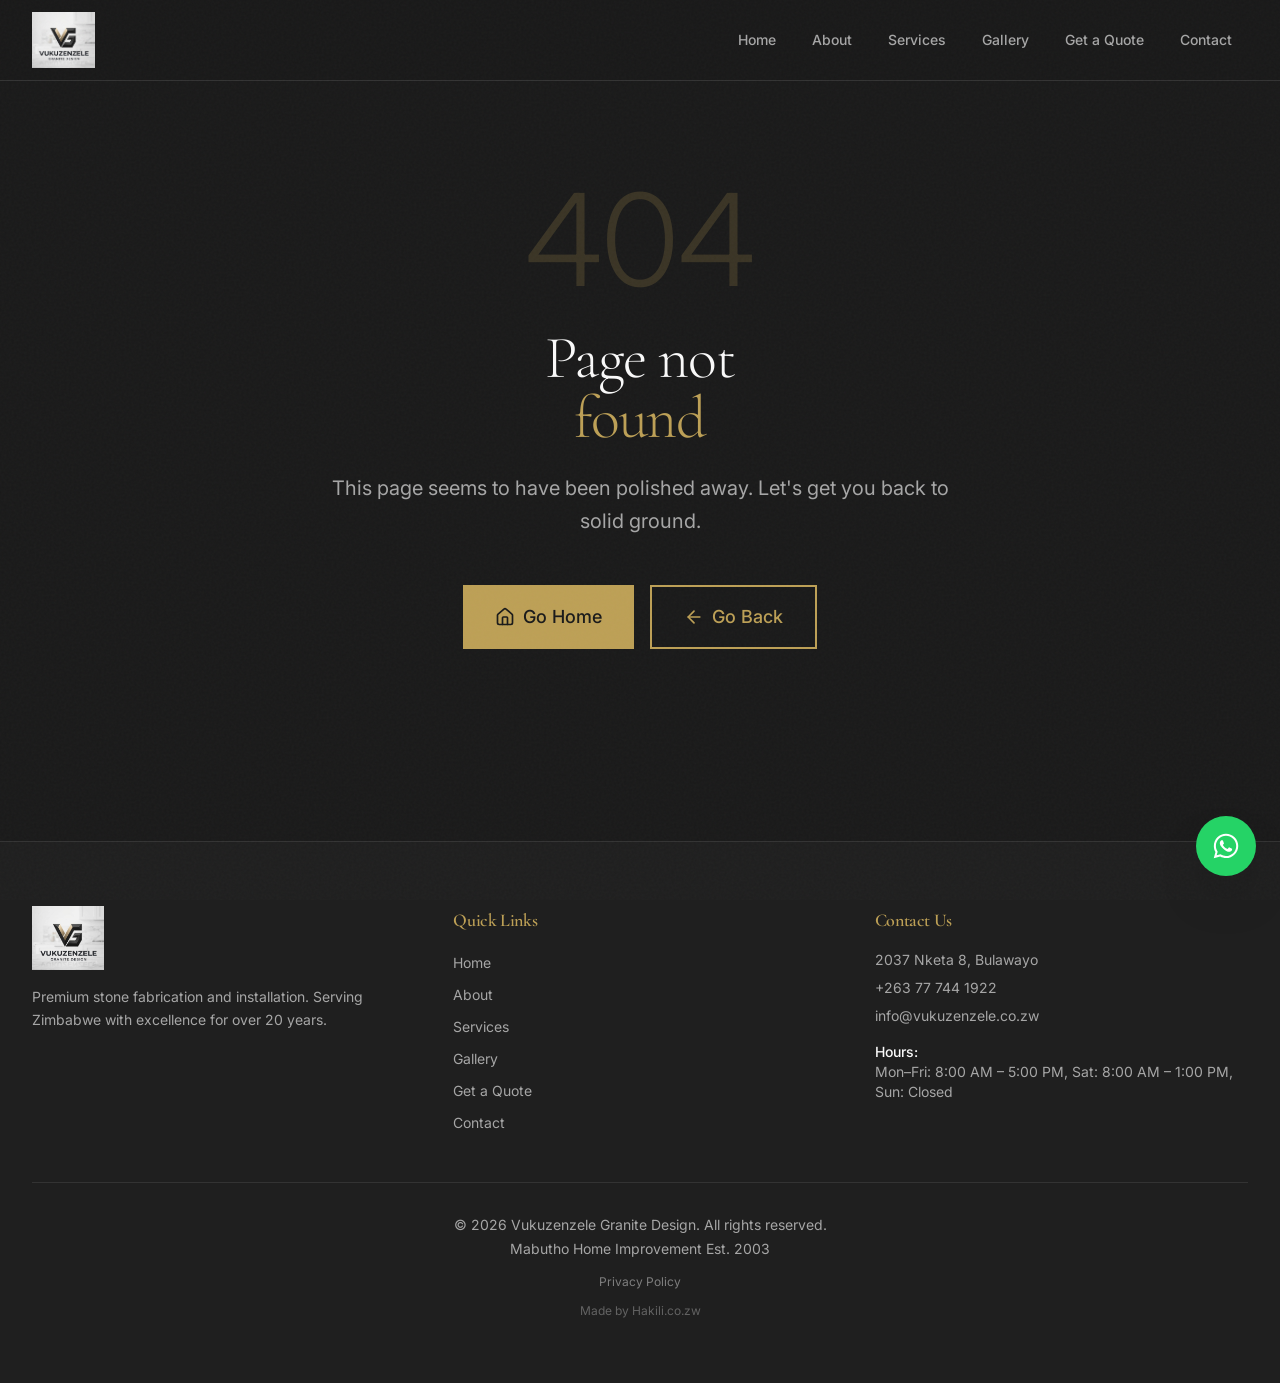
==== commit 2412199a: "feat: add Vukuzenzele AI chat assistant (chat.hakili.online widget)" ====
--- a/index.html
+++ b/index.html
@@ -5,30 +5,30 @@
     <meta name="viewport" content="width=device-width, initial-scale=1.0, maximum-scale=1" />
 
     <!-- Primary SEO -->
-    <title>Vukuzenzele Granite Design | Premium Stone Fabrication, Johannesburg</title>
-    <meta name="description" content="Vukuzenzele Granite Design fabricates and installs premium granite, quartz, marble and engineered stone surfaces in Johannesburg. Kitchen countertops, bathroom vanities, staircases and more. Est. 2003." />
+    <title>Vukuzenzele Granite Design | Premium Stone Fabrication, Bulawayo Zimbabwe</title>
+    <meta name="description" content="Vukuzenzele Granite Design fabricates and installs premium granite, quartz, marble and engineered stone surfaces across Zimbabwe. Kitchen countertops, bathroom vanities, staircases and more. Est. 2003." />
     <meta name="robots" content="index, follow" />
-    <meta name="keywords" content="granite countertops Johannesburg, quartz countertops South Africa, stone fabrication Johannesburg, kitchen countertops, bathroom vanities, marble surfaces, Vukuzenzele Granite" />
+    <meta name="keywords" content="granite countertops Bulawayo, quartz countertops Zimbabwe, stone fabrication Bulawayo, kitchen countertops, bathroom vanities, marble surfaces, Vukuzenzele Granite" />
 
     <!-- Open Graph (WhatsApp, Facebook) -->
     <meta property="og:type" content="website" />
     <meta property="og:site_name" content="Vukuzenzele Granite Design" />
-    <meta property="og:title" content="Vukuzenzele Granite Design | Premium Stone Fabrication, Johannesburg" />
-    <meta property="og:description" content="Premium granite, quartz and marble surfaces fabricated and installed across Johannesburg. Over 20 years of excellence. Est. 2003." />
-    <meta property="og:image" content="https://vukuzenzele.replit.app/og-image.jpg" />
+    <meta property="og:title" content="Vukuzenzele Granite Design | Premium Stone Fabrication, Bulawayo Zimbabwe" />
+    <meta property="og:description" content="Premium granite, quartz and marble surfaces fabricated and installed across Bulawayo, Zimbabwe. Over 20 years of excellence. Est. 2003." />
+    <meta property="og:image" content="https://vukuzenzele.co.zw/og-image.jpg" />
     <meta property="og:image:width" content="1200" />
     <meta property="og:image:height" content="630" />
-    <meta property="og:url" content="https://vukuzenzele.replit.app/" />
-    <meta property="og:locale" content="en_ZA" />
+    <meta property="og:url" content="https://vukuzenzele.co.zw/" />
+    <meta property="og:locale" content="en_ZW" />
 
     <!-- Twitter / X -->
     <meta name="twitter:card" content="summary_large_image" />
-    <meta name="twitter:title" content="Vukuzenzele Granite Design | Premium Stone Fabrication, Johannesburg" />
-    <meta name="twitter:description" content="Premium granite, quartz and marble surfaces fabricated and installed across Johannesburg. Over 20 years of excellence." />
-    <meta name="twitter:image" content="https://vukuzenzele.replit.app/og-image.jpg" />
+    <meta name="twitter:title" content="Vukuzenzele Granite Design | Premium Stone Fabrication, Bulawayo Zimbabwe" />
+    <meta name="twitter:description" content="Premium granite, quartz and marble surfaces fabricated and installed across Bulawayo, Zimbabwe. Over 20 years of excellence." />
+    <meta name="twitter:image" content="https://vukuzenzele.co.zw/og-image.jpg" />
 
     <!-- Canonical -->
-    <link rel="canonical" href="https://vukuzenzele.replit.app/" />
+    <link rel="canonical" href="https://vukuzenzele.co.zw/" />
 
     <!-- LocalBusiness structured data -->
     <script type="application/ld+json">
@@ -37,24 +37,24 @@
       "@type": "LocalBusiness",
       "name": "Vukuzenzele Granite Design",
       "alternateName": "Mabutho Home Improvement",
-      "description": "Premium stone fabrication and installation — granite, quartz, marble, Caesarstone, Neolith and Dekton surfaces for kitchens, bathrooms, staircases and more. Serving Johannesburg since 2003.",
-      "url": "https://vukuzenzele.replit.app/",
-      "logo": "https://vukuzenzele.replit.app/og-image.jpg",
-      "image": "https://vukuzenzele.replit.app/og-image.jpg",
+      "description": "Premium stone fabrication and installation — granite, quartz, marble, Caesarstone, Neolith and Dekton surfaces for kitchens, bathrooms, staircases and more. Serving Zimbabwe since 2003.",
+      "url": "https://vukuzenzele.co.zw/",
+      "logo": "https://vukuzenzele.co.zw/og-image.jpg",
+      "image": "https://vukuzenzele.co.zw/og-image.jpg",
       "address": {
         "@type": "PostalAddress",
-        "addressLocality": "Johannesburg",
-        "addressRegion": "Gauteng",
-        "addressCountry": "ZA"
+        "addressLocality": "Bulawayo",
+        "addressRegion": "Bulawayo",
+        "addressCountry": "ZW"
       },
       "geo": {
         "@type": "GeoCoordinates",
-        "latitude": -26.2041,
-        "longitude": 28.0473
+        "latitude": -20.1500,
+        "longitude": 28.5833
       },
       "areaServed": {
-        "@type": "State",
-        "name": "Gauteng"
+        "@type": "Country",
+        "name": "Zimbabwe"
       },
       "openingHoursSpecification": [
         {
@@ -93,8 +93,11 @@
     <link href="https://fonts.googleapis.com/css2?family=Inter:wght@400;500;600;700&display=swap" rel="stylesheet">
     <script type="module" crossorigin src="/assets/index-CgnPtQa5.js"></script>
     <link rel="stylesheet" crossorigin href="/assets/index-dUc3Qfr3.css">
+      <!-- Audit 9 Nov 2026: stop slide-in animations widening the page on mobile -->
+    <style>#root{overflow-x:clip}</style>
   </head>
   <body>
     <div id="root"></div>
+    <script src="https://chat.hakili.online/widget.js" data-bot="vukuzenzele" defer></script>
   </body>
 </html>
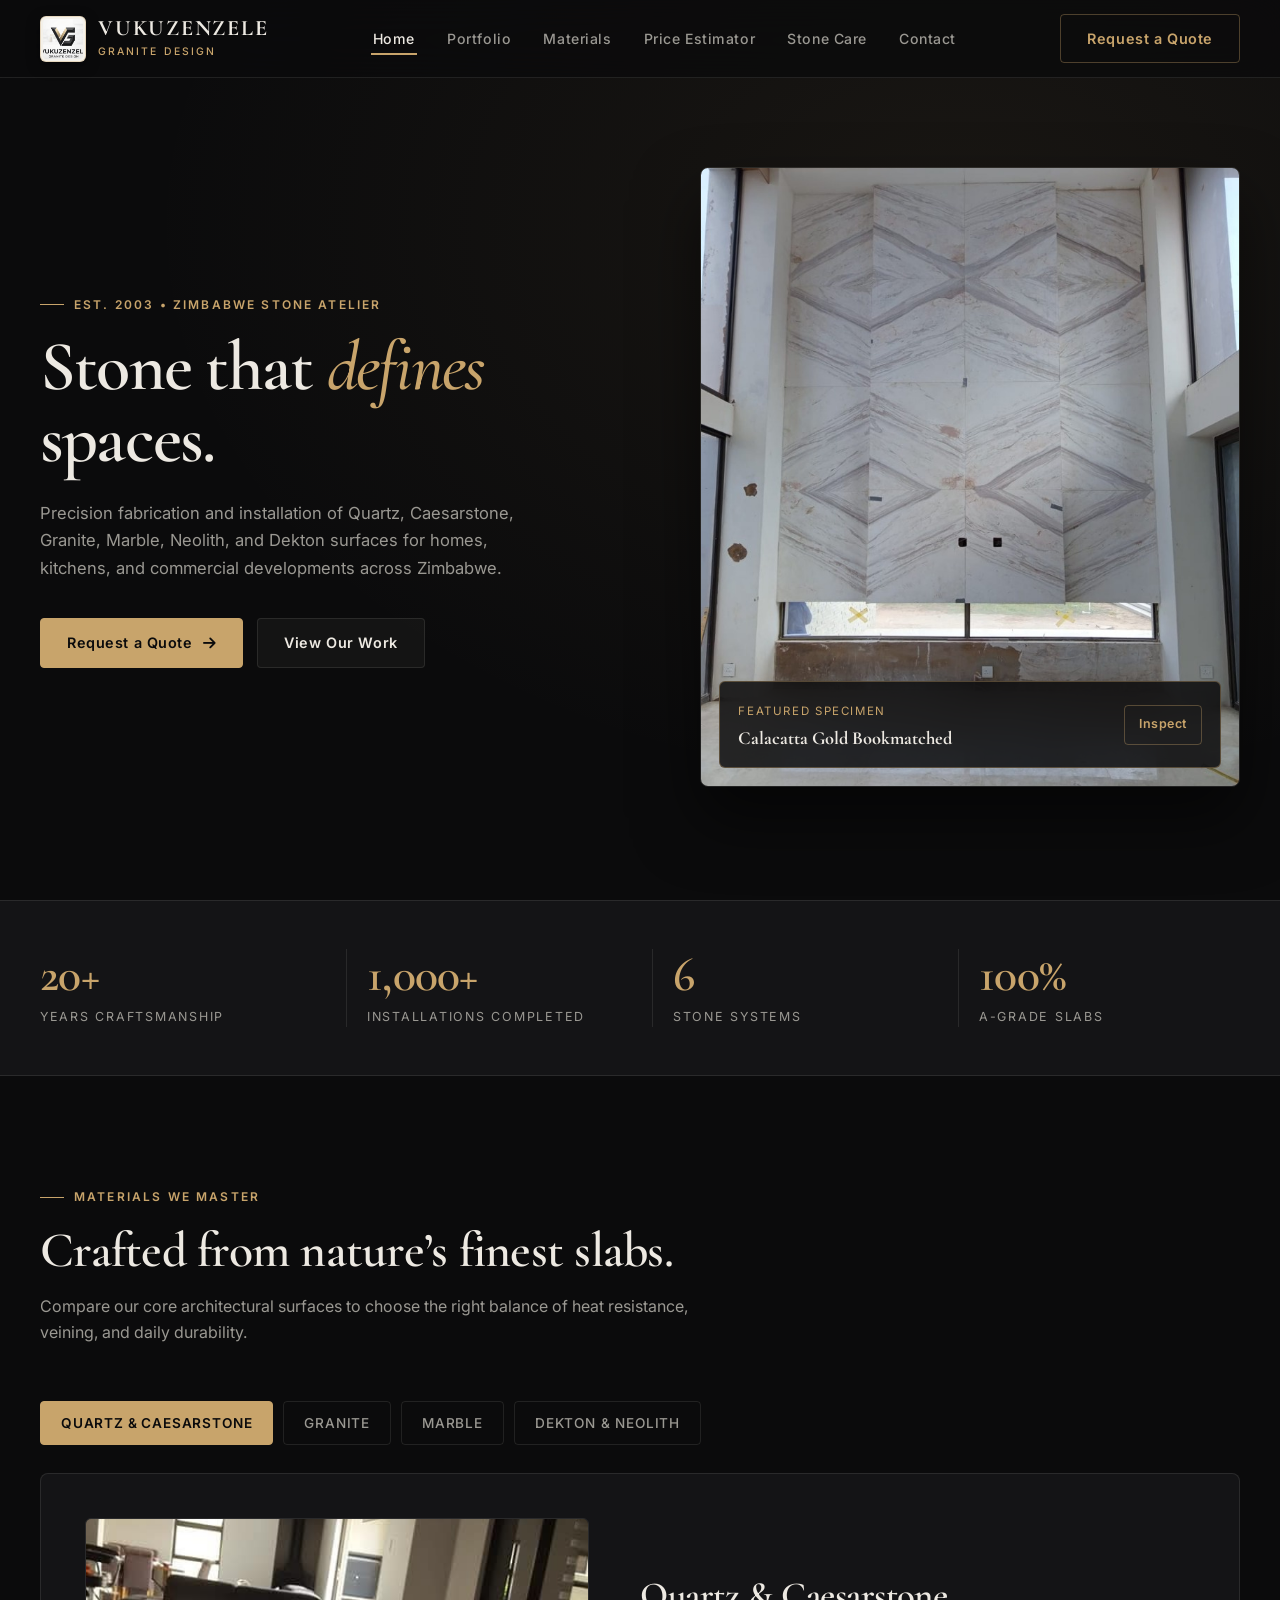
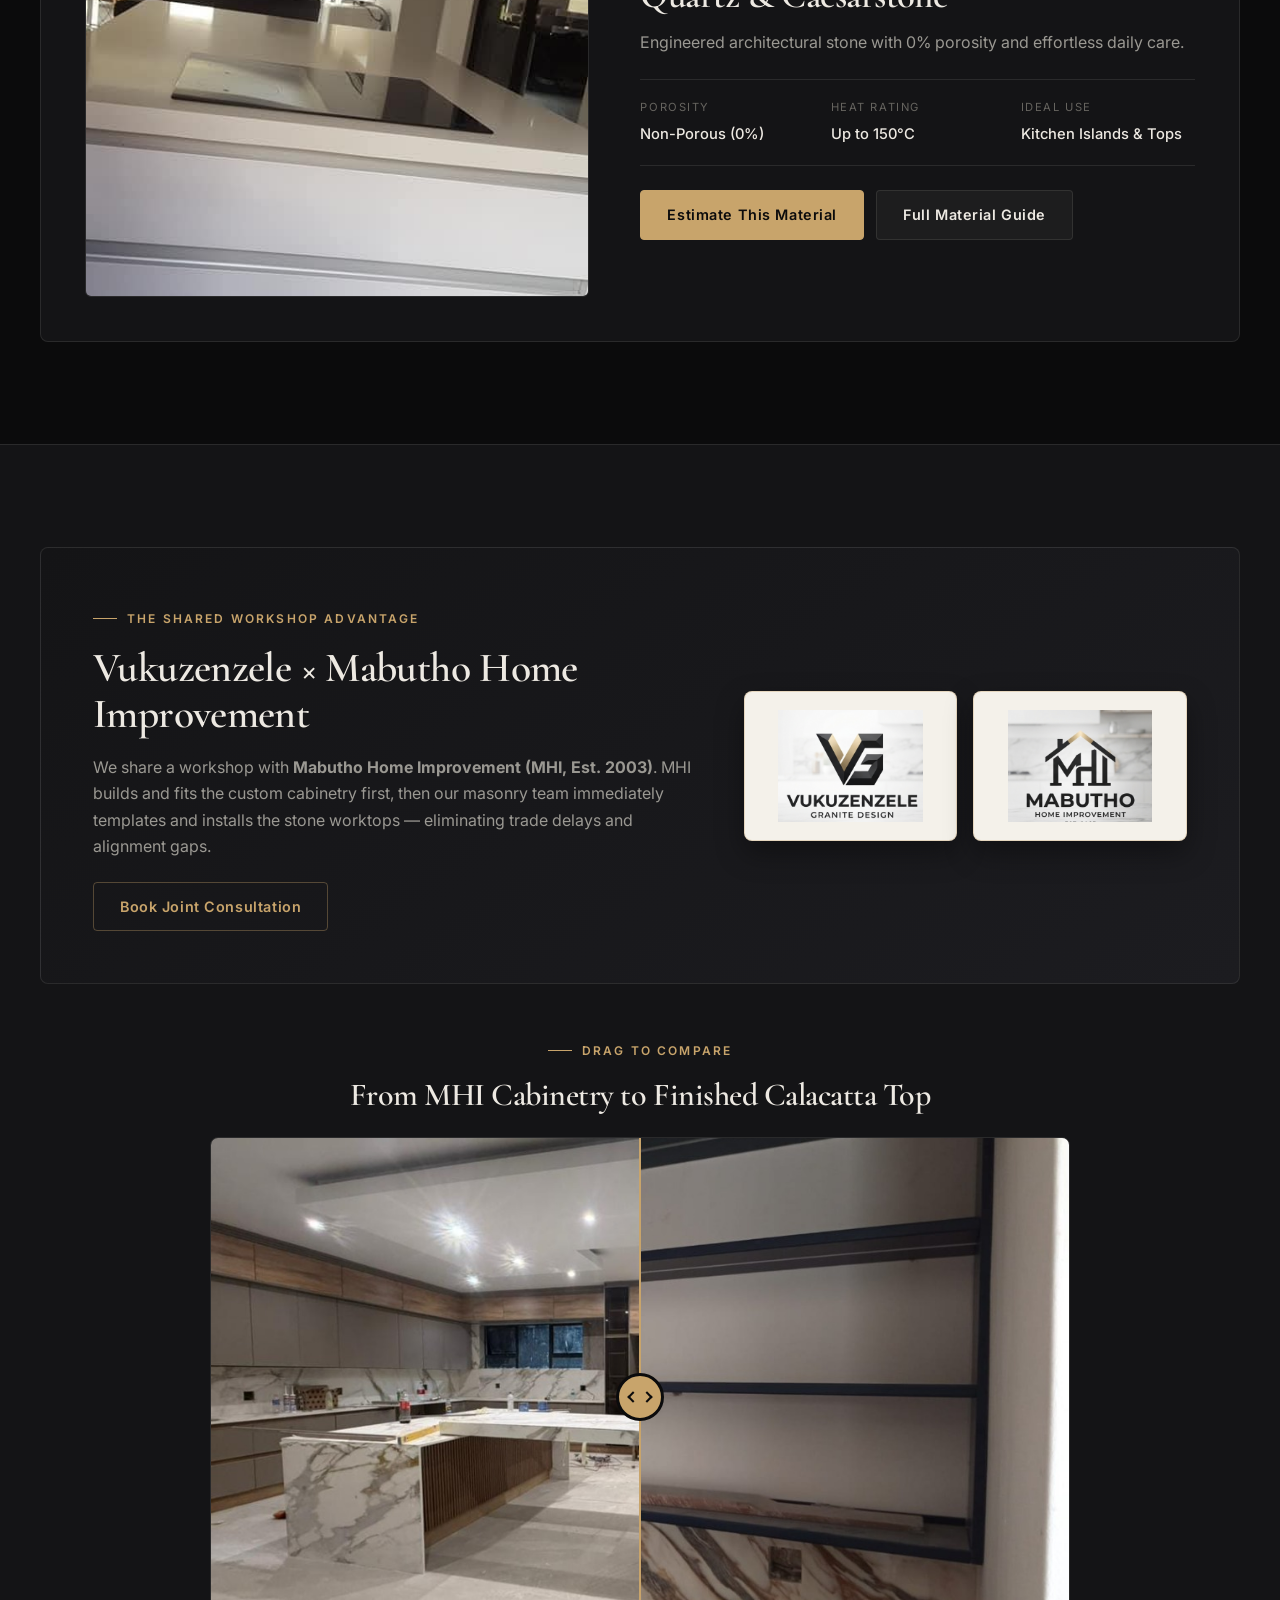
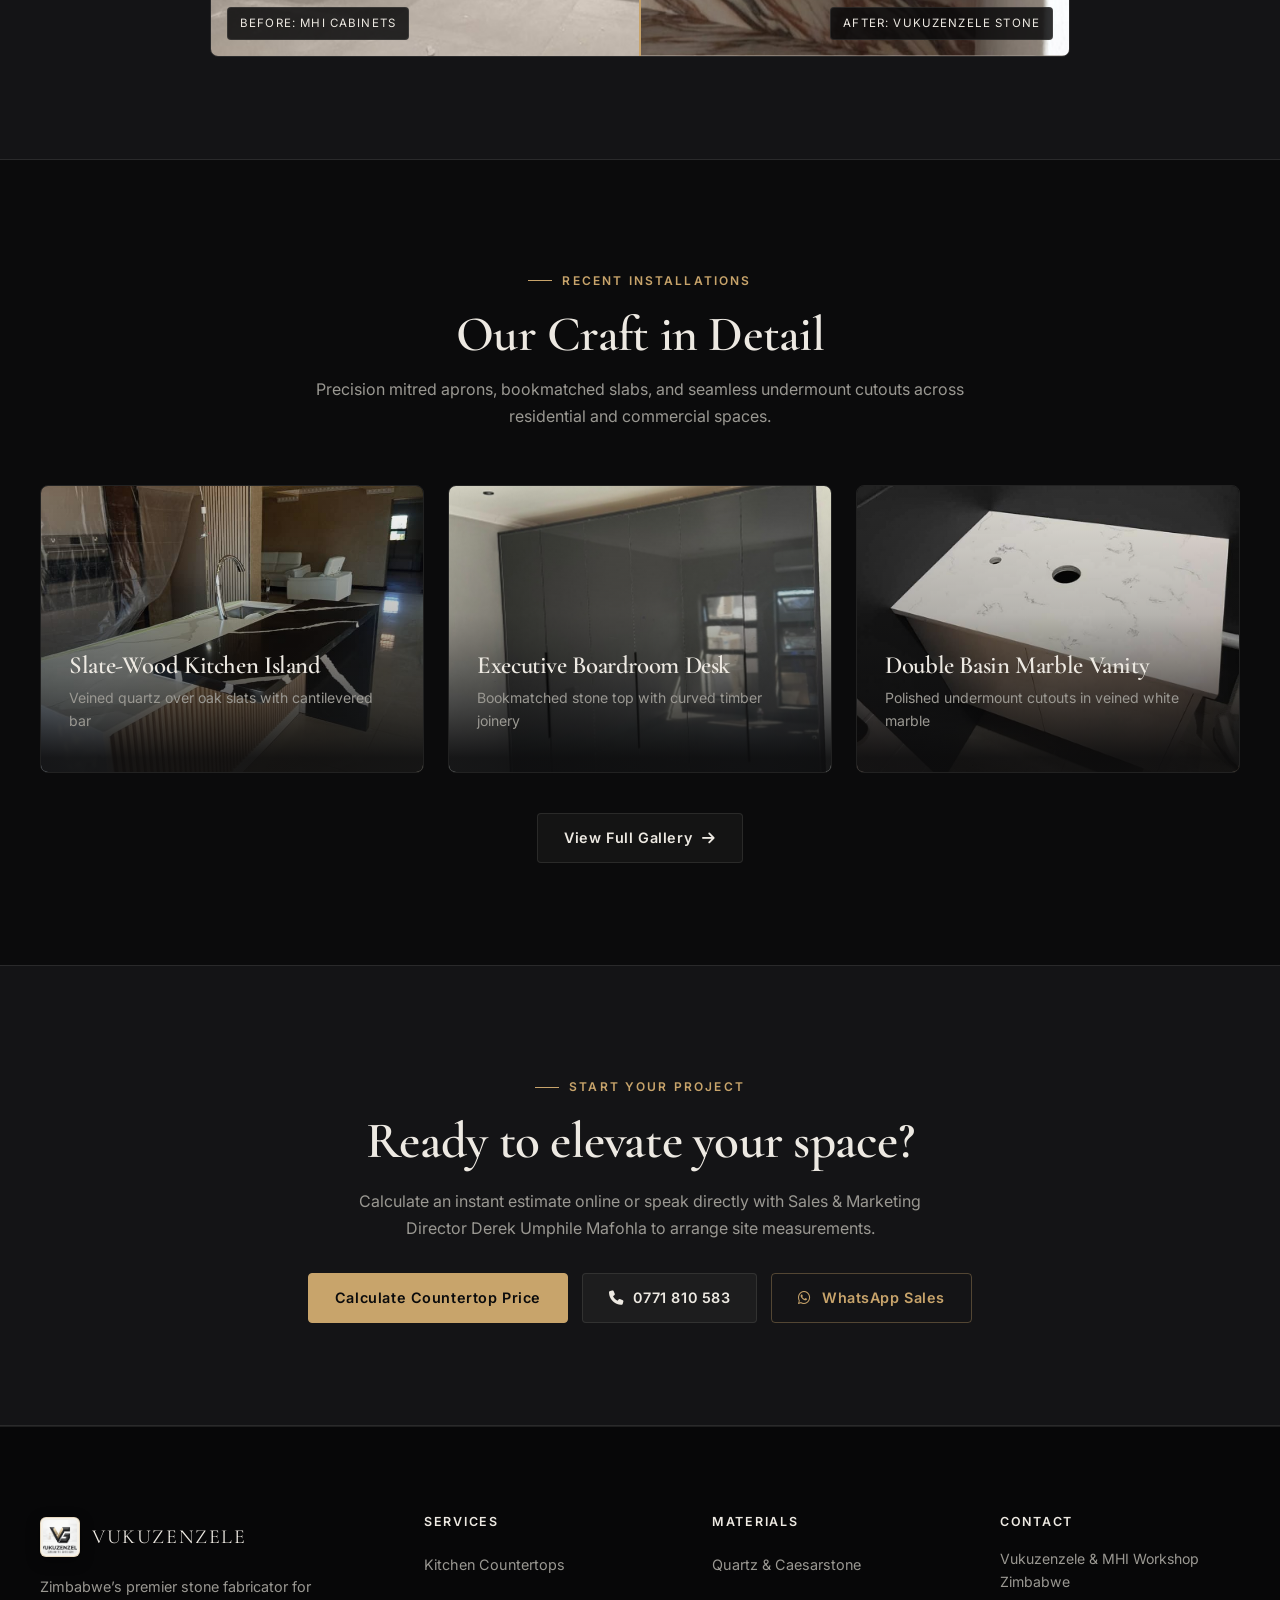
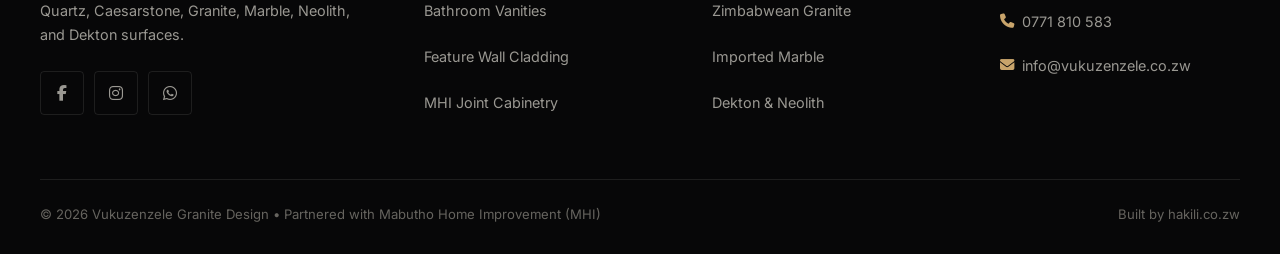
==== commit e6803b10: "feat: deploy redesigned architectural stone site with Apple HIG chat widget" ====
--- a/index.html
+++ b/index.html
@@ -1,103 +1,320 @@
 <!DOCTYPE html>
 <html lang="en">
-  <head>
-    <meta charset="UTF-8" />
-    <meta name="viewport" content="width=device-width, initial-scale=1.0, maximum-scale=1" />
-
-    <!-- Primary SEO -->
-    <title>Vukuzenzele Granite Design | Premium Stone Fabrication, Bulawayo Zimbabwe</title>
-    <meta name="description" content="Vukuzenzele Granite Design fabricates and installs premium granite, quartz, marble and engineered stone surfaces across Zimbabwe. Kitchen countertops, bathroom vanities, staircases and more. Est. 2003." />
-    <meta name="robots" content="index, follow" />
-    <meta name="keywords" content="granite countertops Bulawayo, quartz countertops Zimbabwe, stone fabrication Bulawayo, kitchen countertops, bathroom vanities, marble surfaces, Vukuzenzele Granite" />
-
-    <!-- Open Graph (WhatsApp, Facebook) -->
-    <meta property="og:type" content="website" />
-    <meta property="og:site_name" content="Vukuzenzele Granite Design" />
-    <meta property="og:title" content="Vukuzenzele Granite Design | Premium Stone Fabrication, Bulawayo Zimbabwe" />
-    <meta property="og:description" content="Premium granite, quartz and marble surfaces fabricated and installed across Bulawayo, Zimbabwe. Over 20 years of excellence. Est. 2003." />
-    <meta property="og:image" content="https://vukuzenzele.co.zw/og-image.jpg" />
-    <meta property="og:image:width" content="1200" />
-    <meta property="og:image:height" content="630" />
-    <meta property="og:url" content="https://vukuzenzele.co.zw/" />
-    <meta property="og:locale" content="en_ZW" />
-
-    <!-- Twitter / X -->
-    <meta name="twitter:card" content="summary_large_image" />
-    <meta name="twitter:title" content="Vukuzenzele Granite Design | Premium Stone Fabrication, Bulawayo Zimbabwe" />
-    <meta name="twitter:description" content="Premium granite, quartz and marble surfaces fabricated and installed across Bulawayo, Zimbabwe. Over 20 years of excellence." />
-    <meta name="twitter:image" content="https://vukuzenzele.co.zw/og-image.jpg" />
-
-    <!-- Canonical -->
-    <link rel="canonical" href="https://vukuzenzele.co.zw/" />
-
-    <!-- LocalBusiness structured data -->
-    <script type="application/ld+json">
-    {
-      "@context": "https://schema.org",
-      "@type": "LocalBusiness",
-      "name": "Vukuzenzele Granite Design",
-      "alternateName": "Mabutho Home Improvement",
-      "description": "Premium stone fabrication and installation — granite, quartz, marble, Caesarstone, Neolith and Dekton surfaces for kitchens, bathrooms, staircases and more. Serving Zimbabwe since 2003.",
-      "url": "https://vukuzenzele.co.zw/",
-      "logo": "https://vukuzenzele.co.zw/og-image.jpg",
-      "image": "https://vukuzenzele.co.zw/og-image.jpg",
-      "address": {
-        "@type": "PostalAddress",
-        "addressLocality": "Bulawayo",
-        "addressRegion": "Bulawayo",
-        "addressCountry": "ZW"
-      },
-      "geo": {
-        "@type": "GeoCoordinates",
-        "latitude": -20.1500,
-        "longitude": 28.5833
-      },
-      "areaServed": {
-        "@type": "Country",
-        "name": "Zimbabwe"
-      },
-      "openingHoursSpecification": [
-        {
-          "@type": "OpeningHoursSpecification",
-          "dayOfWeek": ["Monday","Tuesday","Wednesday","Thursday","Friday"],
-          "opens": "08:00",
-          "closes": "17:00"
-        },
-        {
-          "@type": "OpeningHoursSpecification",
-          "dayOfWeek": "Saturday",
-          "opens": "08:00",
-          "closes": "13:00"
-        }
-      ],
-      "hasOfferCatalog": {
-        "@type": "OfferCatalog",
-        "name": "Stone Fabrication Services",
-        "itemListElement": [
-          { "@type": "Offer", "itemOffered": { "@type": "Service", "name": "Kitchen Countertops" } },
-          { "@type": "Offer", "itemOffered": { "@type": "Service", "name": "Bathroom Vanities" } },
-          { "@type": "Offer", "itemOffered": { "@type": "Service", "name": "Staircase Treads" } },
-          { "@type": "Offer", "itemOffered": { "@type": "Service", "name": "Fireplace Surrounds" } },
-          { "@type": "Offer", "itemOffered": { "@type": "Service", "name": "Wall Cladding" } },
-          { "@type": "Offer", "itemOffered": { "@type": "Service", "name": "Commercial Surfaces" } }
-        ]
-      },
-      "foundingDate": "2003",
-      "priceRange": "$$"
-    }
-    </script>
-
-    <link rel="icon" type="image/svg+xml" href="/favicon.svg" />
-    <link rel="preconnect" href="https://fonts.googleapis.com">
-    <link rel="preconnect" href="https://fonts.gstatic.com" crossorigin>
-    <link href="https://fonts.googleapis.com/css2?family=Inter:wght@400;500;600;700&display=swap" rel="stylesheet">
-    <script type="module" crossorigin src="/assets/index-CgnPtQa5.js"></script>
-    <link rel="stylesheet" crossorigin href="/assets/index-dUc3Qfr3.css">
-      <!-- Audit 9 Nov 2026: stop slide-in animations widening the page on mobile -->
-    <style>#root{overflow-x:clip}</style>
-  </head>
-  <body>
-    <div id="root"></div>
-    <script src="https://chat.hakili.online/widget.js" data-bot="vukuzenzele" defer></script>
-  </body>
+<head>
+  <meta charset="UTF-8">
+  <meta name="viewport" content="width=device-width, initial-scale=1.0, viewport-fit=cover">
+  <title>Vukuzenzele Granite Design | Architectural Stone Fabrication Zimbabwe</title>
+  <meta name="description" content="Vukuzenzele Granite Design fabricates and installs Quartz, Caesarstone, Granite, Marble, Neolith, and Dekton surfaces across Zimbabwe. Over 20 years of craftsmanship.">
+  <link rel="icon" type="image/png" href="assets/images/icon_vg.png">
+  <link rel="stylesheet" href="assets/css/style.css">
+  <link rel="stylesheet" href="https://cdnjs.cloudflare.com/ajax/libs/font-awesome/6.4.0/css/all.min.css">
+</head>
+<body>
+
+  <header>
+    <div class="container nav-container">
+      <a href="index.html" class="logo-wrapper" aria-label="Vukuzenzele Granite Design Home">
+        <div class="logo-plaque">
+          <img src="assets/images/logo_vukuzenzele.png" alt="Vukuzenzele Granite Design Logo" width="46" height="46">
+        </div>
+        <div class="logo-text">
+          <span class="brand-name">VUKUZENZELE</span>
+          <span class="brand-tagline">Granite Design</span>
+        </div>
+      </a>
+
+      <nav class="desktop-nav" aria-label="Main Navigation">
+        <ul>
+          <li><a href="index.html" class="active">Home</a></li>
+          <li><a href="portfolio.html">Portfolio</a></li>
+          <li><a href="materials.html">Materials</a></li>
+          <li><a href="estimator.html">Price Estimator</a></li>
+          <li><a href="blog.html">Stone Care</a></li>
+          <li><a href="contact.html">Contact</a></li>
+        </ul>
+      </nav>
+
+      <a href="estimator.html" class="btn btn-outline-gold d-none-mobile">Request a Quote</a>
+
+      <button class="menu-toggle" id="mobile-menu-btn" aria-label="Open menu" aria-expanded="false" aria-controls="drawer" type="button">
+        <span></span><span></span><span></span>
+      </button>
+    </div>
+  </header>
+
+  <dialog class="Drawer" id="drawer" aria-label="Navigation menu">
+    <div class="Drawer-scroller">
+      <nav class="Drawer-sheet" aria-label="Mobile Navigation">
+        <div class="Drawer-header">
+          <span class="brand-name" style="font-family:var(--font-display); font-size:1.25rem; letter-spacing:0.08em;">VUKUZENZELE</span>
+          <button class="Drawer-close" id="drawer-close" type="button" aria-label="Close menu" autofocus>&times;</button>
+        </div>
+        <ul class="Drawer-links">
+          <li><a href="index.html" class="active">Home</a></li>
+          <li><a href="portfolio.html">Portfolio</a></li>
+          <li><a href="materials.html">Materials</a></li>
+          <li><a href="estimator.html">Price Estimator</a></li>
+          <li><a href="blog.html">Stone Care</a></li>
+          <li><a href="contact.html">Contact</a></li>
+        </ul>
+        <div style="margin-top:auto; padding-top:24px;">
+          <a href="estimator.html" class="btn btn-primary" style="width:100%;">Request a Quote</a>
+        </div>
+      </nav>
+    </div>
+  </dialog>
+
+  <main>
+    <!-- Split-Slab Architectural Hero -->
+    <section class="hero">
+      <div class="container">
+        <div class="hero-grid">
+          <div>
+            <div class="eyebrow">Est. 2003 &bull; Zimbabwe Stone Atelier</div>
+            <h1>Stone that <em>defines</em> spaces.</h1>
+            <p class="hero-lead">
+              Precision fabrication and installation of Quartz, Caesarstone, Granite, Marble, Neolith, and Dekton surfaces for homes, kitchens, and commercial developments across Zimbabwe.
+            </p>
+            <div class="hero-actions">
+              <a href="estimator.html" class="btn btn-primary">Request a Quote <i class="fa-solid fa-arrow-right"></i></a>
+              <a href="portfolio.html" class="btn btn-secondary">View Our Work</a>
+            </div>
+          </div>
+
+          <div class="hero-frame">
+            <img src="assets/images/media__1785265094003.jpg" alt="Bookmatched Calacatta marble feature wall installation" fetchpriority="high" width="600" height="750">
+            <div class="specimen-badge">
+              <div>
+                <span>Featured Specimen</span>
+                <strong>Calacatta Gold Bookmatched</strong>
+              </div>
+              <a href="portfolio.html" class="btn btn-outline-gold" style="min-height:40px; padding:8px 14px; font-size:0.78rem;">Inspect</a>
+            </div>
+          </div>
+        </div>
+      </div>
+    </section>
+
+    <!-- Monumental Metrics -->
+    <section class="stats-bar">
+      <div class="container">
+        <div class="stats-grid">
+          <div class="stat-item">
+            <h3>20+</h3>
+            <p>Years Craftsmanship</p>
+          </div>
+          <div class="stat-item">
+            <h3>1,000+</h3>
+            <p>Installations Completed</p>
+          </div>
+          <div class="stat-item">
+            <h3>6</h3>
+            <p>Stone Systems</p>
+          </div>
+          <div class="stat-item">
+            <h3>100%</h3>
+            <p>A-Grade Slabs</p>
+          </div>
+        </div>
+      </div>
+    </section>
+
+    <!-- Interactive Material Specimen Explorer -->
+    <section class="section reveal-on-scroll">
+      <div class="container">
+        <div class="section-header">
+          <div class="eyebrow">Materials We Master</div>
+          <h2>Crafted from nature&rsquo;s finest slabs.</h2>
+          <p>Compare our core architectural surfaces to choose the right balance of heat resistance, veining, and daily durability.</p>
+        </div>
+
+        <div class="specimen-tabs" role="tablist" aria-label="Stone material categories">
+          <button class="specimen-tab active" role="tab" aria-selected="true" data-specimen="quartz" type="button">Quartz &amp; Caesarstone</button>
+          <button class="specimen-tab" role="tab" aria-selected="false" data-specimen="granite" type="button">Granite</button>
+          <button class="specimen-tab" role="tab" aria-selected="false" data-specimen="marble" type="button">Marble</button>
+          <button class="specimen-tab" role="tab" aria-selected="false" data-specimen="dekton" type="button">Dekton &amp; Neolith</button>
+        </div>
+
+        <div class="specimen-panel">
+          <div class="specimen-media">
+            <img id="specimen-img" src="assets/images/media__1785265112054.jpg" alt="Quartz & Caesarstone" loading="lazy">
+          </div>
+          <div>
+            <h3 id="specimen-title" style="font-size:clamp(1.75rem, 3vw, 2.3rem); margin-bottom:12px;">Quartz &amp; Caesarstone</h3>
+            <p id="specimen-desc" style="color:var(--slate-muted);">Engineered architectural stone with 0% porosity and effortless daily care.</p>
+            <div class="specimen-specs">
+              <div class="spec-cell">
+                <span>Porosity</span>
+                <strong id="specimen-porosity">Non-Porous (0%)</strong>
+              </div>
+              <div class="spec-cell">
+                <span>Heat Rating</span>
+                <strong id="specimen-heat">Up to 150&deg;C</strong>
+              </div>
+              <div class="spec-cell">
+                <span>Ideal Use</span>
+                <strong id="specimen-best">Kitchen Islands &amp; Tops</strong>
+              </div>
+            </div>
+            <div style="display:flex; gap:12px; flex-wrap:wrap;">
+              <a href="estimator.html" class="btn btn-primary">Estimate This Material</a>
+              <a href="materials.html" class="btn btn-secondary">Full Material Guide</a>
+            </div>
+          </div>
+        </div>
+      </div>
+    </section>
+
+    <!-- Shared Workshop Partnership (Vukuzenzele × MHI) -->
+    <section class="section section-alt reveal-on-scroll">
+      <div class="container">
+        <div class="partnership-card">
+          <div>
+            <div class="eyebrow">The Shared Workshop Advantage</div>
+            <h2 style="font-size:clamp(1.9rem, 3.5vw, 2.6rem); margin-bottom:16px;">Vukuzenzele &times; Mabutho Home Improvement</h2>
+            <p style="color:var(--slate-muted); margin-bottom:22px;">
+              We share a workshop with <strong>Mabutho Home Improvement (MHI, Est. 2003)</strong>. MHI builds and fits the custom cabinetry first, then our masonry team immediately templates and installs the stone worktops &mdash; eliminating trade delays and alignment gaps.
+            </p>
+            <a href="contact.html" class="btn btn-outline-gold">Book Joint Consultation</a>
+          </div>
+          <div class="partner-logos">
+            <div class="partner-logo-box">
+              <img src="assets/images/logo_vukuzenzele.png" alt="Vukuzenzele Granite Design" loading="lazy">
+            </div>
+            <div class="partner-logo-box">
+              <img src="assets/images/logo_mhi.png" alt="Mabutho Home Improvement (MHI)" loading="lazy">
+            </div>
+          </div>
+        </div>
+
+        <div style="margin-top:48px;">
+          <div class="text-center" style="margin-bottom:24px;">
+            <span class="eyebrow">Drag To Compare</span>
+            <h3 style="font-size:clamp(1.5rem, 3vw, 2rem);">From MHI Cabinetry to Finished Calacatta Top</h3>
+          </div>
+          <div class="before-after-container">
+            <div class="slider-img before-img">
+              <img src="assets/images/media__1785265112057.jpg" alt="MHI cabinets fitted before stone" loading="lazy">
+              <div class="slider-label before-label">Before: MHI Cabinets</div>
+            </div>
+            <div class="slider-img after-img">
+              <img src="assets/images/media__1785265112058.jpg" alt="Calacatta marble countertop finished" loading="lazy">
+              <div class="slider-label after-label">After: Vukuzenzele Stone</div>
+            </div>
+            <div class="slider-bar"></div>
+            <div class="slider-handle" role="slider" aria-label="Drag to compare before and after installation" tabindex="0"></div>
+          </div>
+        </div>
+      </div>
+    </section>
+
+    <!-- Featured Installations -->
+    <section class="section reveal-on-scroll">
+      <div class="container">
+        <div class="section-header text-center">
+          <div class="eyebrow">Recent Installations</div>
+          <h2>Our Craft in Detail</h2>
+          <p>Precision mitred aprons, bookmatched slabs, and seamless undermount cutouts across residential and commercial spaces.</p>
+        </div>
+
+        <div class="showcase-grid">
+          <a href="portfolio.html" class="showcase-card">
+            <img src="assets/images/media__1785265093997.jpg" alt="Slate-Wood Quartz Island" class="showcase-img" loading="lazy">
+            <div class="showcase-overlay">
+              <h3>Slate-Wood Kitchen Island</h3>
+              <p>Veined quartz over oak slats with cantilevered bar</p>
+            </div>
+          </a>
+          <a href="portfolio.html" class="showcase-card">
+            <img src="assets/images/media__1785265128736.jpg" alt="Bespoke Boardroom Table" class="showcase-img" loading="lazy">
+            <div class="showcase-overlay">
+              <h3>Executive Boardroom Desk</h3>
+              <p>Bookmatched stone top with curved timber joinery</p>
+            </div>
+          </a>
+          <a href="portfolio.html" class="showcase-card">
+            <img src="assets/images/media__1785265093995.jpg" alt="Marble Vanity Tops" class="showcase-img" loading="lazy">
+            <div class="showcase-overlay">
+              <h3>Double Basin Marble Vanity</h3>
+              <p>Polished undermount cutouts in veined white marble</p>
+            </div>
+          </a>
+        </div>
+
+        <div class="text-center" style="margin-top:40px;">
+          <a href="portfolio.html" class="btn btn-secondary">View Full Gallery <i class="fa-solid fa-arrow-right"></i></a>
+        </div>
+      </div>
+    </section>
+
+    <!-- Final CTA -->
+    <section class="section section-alt text-center">
+      <div class="container">
+        <div class="eyebrow">Start Your Project</div>
+        <h2 style="font-size:clamp(2.1rem, 4.5vw, 3.2rem); margin-bottom:18px;">Ready to elevate your space?</h2>
+        <p style="color:var(--slate-muted); max-width:600px; margin:0 auto 32px;">
+          Calculate an instant estimate online or speak directly with Sales &amp; Marketing Director Derek Umphile Mafohla to arrange site measurements.
+        </p>
+        <div style="display:flex; justify-content:center; gap:14px; flex-wrap:wrap;">
+          <a href="estimator.html" class="btn btn-primary">Calculate Countertop Price</a>
+          <a href="tel:0771810583" class="btn btn-secondary"><i class="fa-solid fa-phone"></i> 0771 810 583</a>
+          <a href="https://wa.me/263771810583" target="_blank" rel="noopener noreferrer" class="btn btn-outline-gold"><i class="fa-brands fa-whatsapp"></i> WhatsApp Sales</a>
+        </div>
+      </div>
+    </section>
+  </main>
+
+  <footer>
+    <div class="container">
+      <div class="footer-grid">
+        <div class="footer-about">
+          <a href="index.html" class="logo-wrapper">
+            <div class="logo-plaque" style="width:40px; height:40px;">
+              <img src="assets/images/logo_vukuzenzele.png" alt="Vukuzenzele Logo" loading="lazy">
+            </div>
+            <span class="brand-name" style="font-family:var(--font-display); font-size:1.25rem; letter-spacing:0.08em;">VUKUZENZELE</span>
+          </a>
+          <p>Zimbabwe&rsquo;s premier stone fabricator for Quartz, Caesarstone, Granite, Marble, Neolith, and Dekton surfaces.</p>
+          <div class="social-links">
+            <a href="#" class="social-link" aria-label="Facebook"><i class="fa-brands fa-facebook-f"></i></a>
+            <a href="#" class="social-link" aria-label="Instagram"><i class="fa-brands fa-instagram"></i></a>
+            <a href="https://wa.me/263771810583" target="_blank" rel="noopener noreferrer" class="social-link" aria-label="WhatsApp"><i class="fa-brands fa-whatsapp"></i></a>
+          </div>
+        </div>
+        <div class="footer-column">
+          <h4>Services</h4>
+          <ul>
+            <li><a href="portfolio.html">Kitchen Countertops</a></li>
+            <li><a href="portfolio.html">Bathroom Vanities</a></li>
+            <li><a href="portfolio.html">Feature Wall Cladding</a></li>
+            <li><a href="portfolio.html">MHI Joint Cabinetry</a></li>
+          </ul>
+        </div>
+        <div class="footer-column">
+          <h4>Materials</h4>
+          <ul>
+            <li><a href="materials.html">Quartz &amp; Caesarstone</a></li>
+            <li><a href="materials.html">Zimbabwean Granite</a></li>
+            <li><a href="materials.html">Imported Marble</a></li>
+            <li><a href="materials.html">Dekton &amp; Neolith</a></li>
+          </ul>
+        </div>
+        <div class="footer-column">
+          <h4>Contact</h4>
+          <p style="color:var(--slate-muted); font-size:0.88rem; margin-bottom:10px;">Vukuzenzele &amp; MHI Workshop<br>Zimbabwe</p>
+          <p style="font-size:0.88rem; margin-bottom:8px;"><a href="tel:0771810583"><i class="fa-solid fa-phone text-brass" style="margin-right:8px;"></i>0771 810 583</a></p>
+          <p style="font-size:0.88rem;"><a href="mailto:info@vukuzenzele.co.zw"><i class="fa-solid fa-envelope text-brass" style="margin-right:8px;"></i>info@vukuzenzele.co.zw</a></p>
+        </div>
+      </div>
+      <div class="footer-bottom">
+        <p>&copy; 2026 Vukuzenzele Granite Design &bull; Partnered with Mabutho Home Improvement (MHI)</p>
+        <p>Built by <a href="https://hakili.co.zw" target="_blank" rel="noopener noreferrer">hakili.co.zw</a></p>
+      </div>
+    </div>
+  </footer>
+
+  <script src="assets/js/main.js"></script>
+  <script src="assets/js/chat-theme.js" defer></script>
+  <script src="https://chat.hakili.online/widget.js" data-bot="vukuzenzele" defer></script>
+</body>
 </html>
--- a/assets/css/style.css
+++ b/assets/css/style.css
@@ -0,0 +1,4 @@
+@import url('./tokens.css');
+@import url('./chrome.css');
+@import url('./sections.css');
+@import url('./components.css');
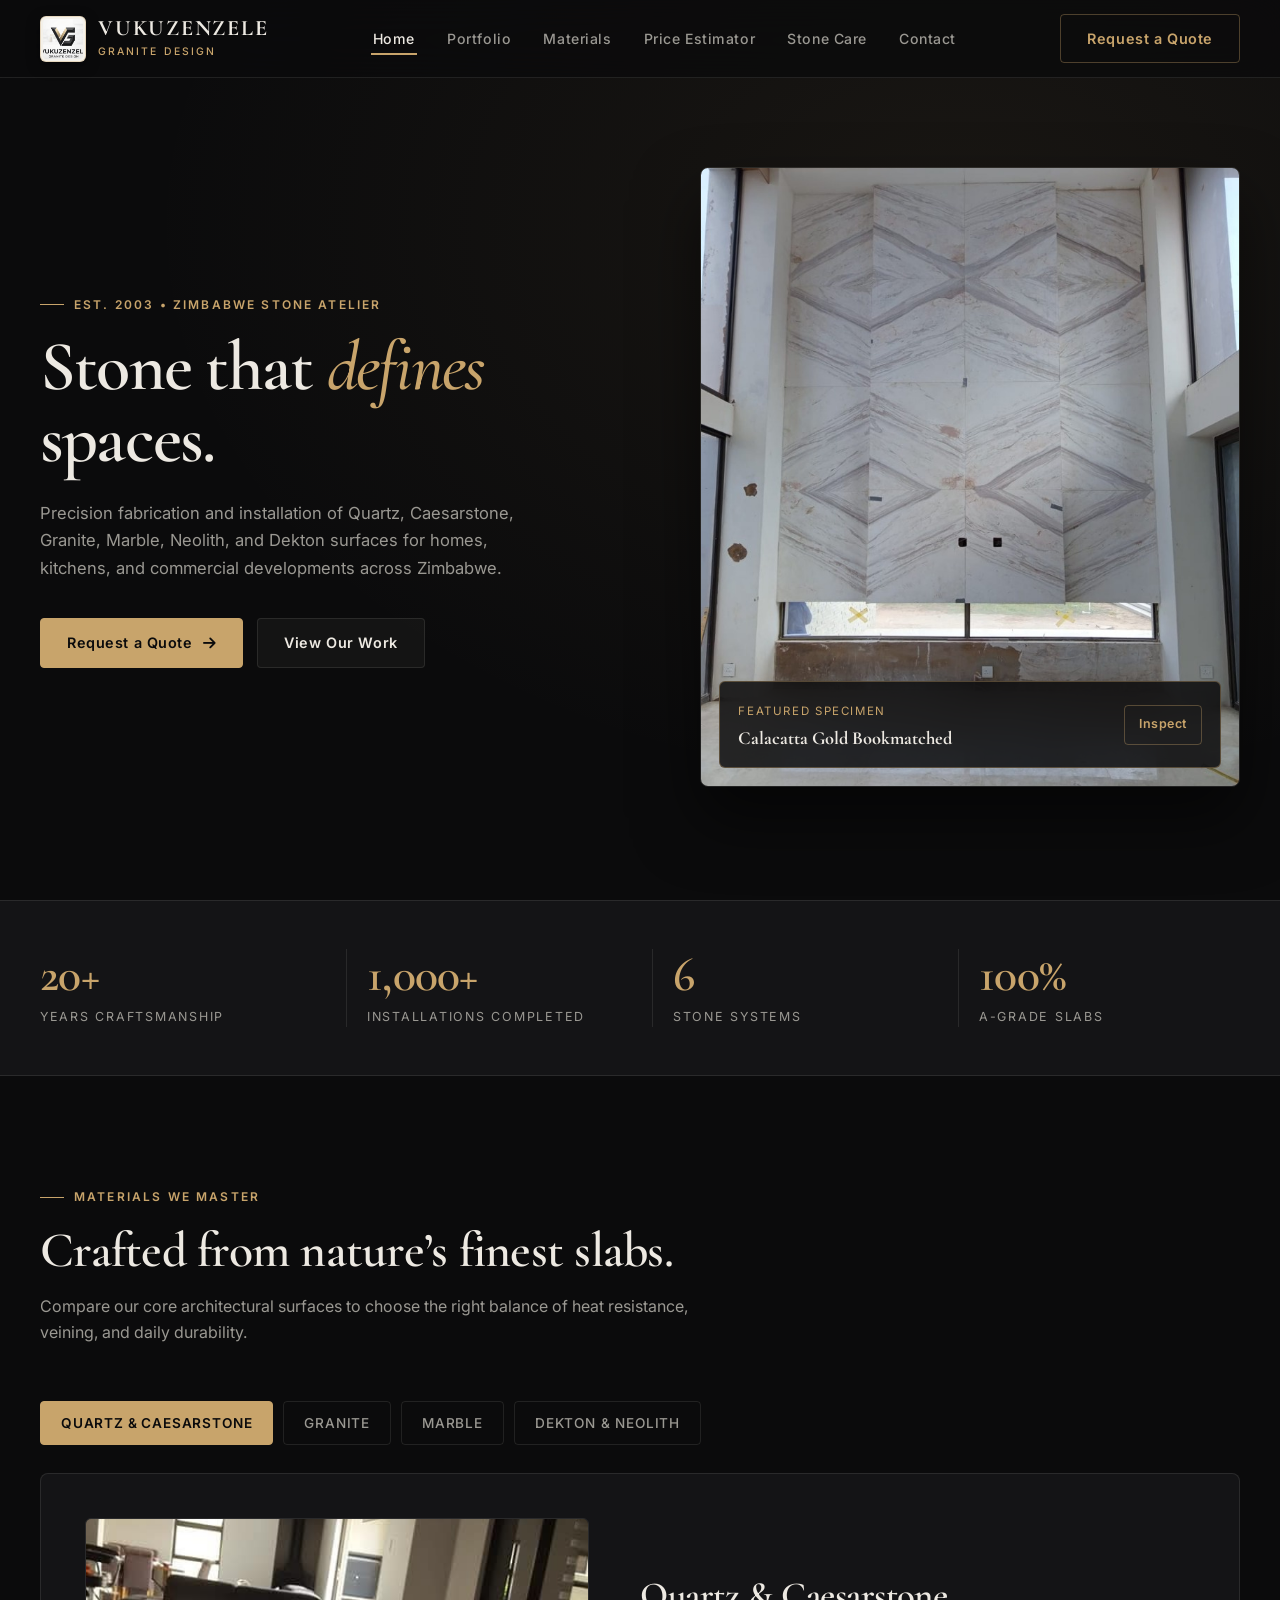
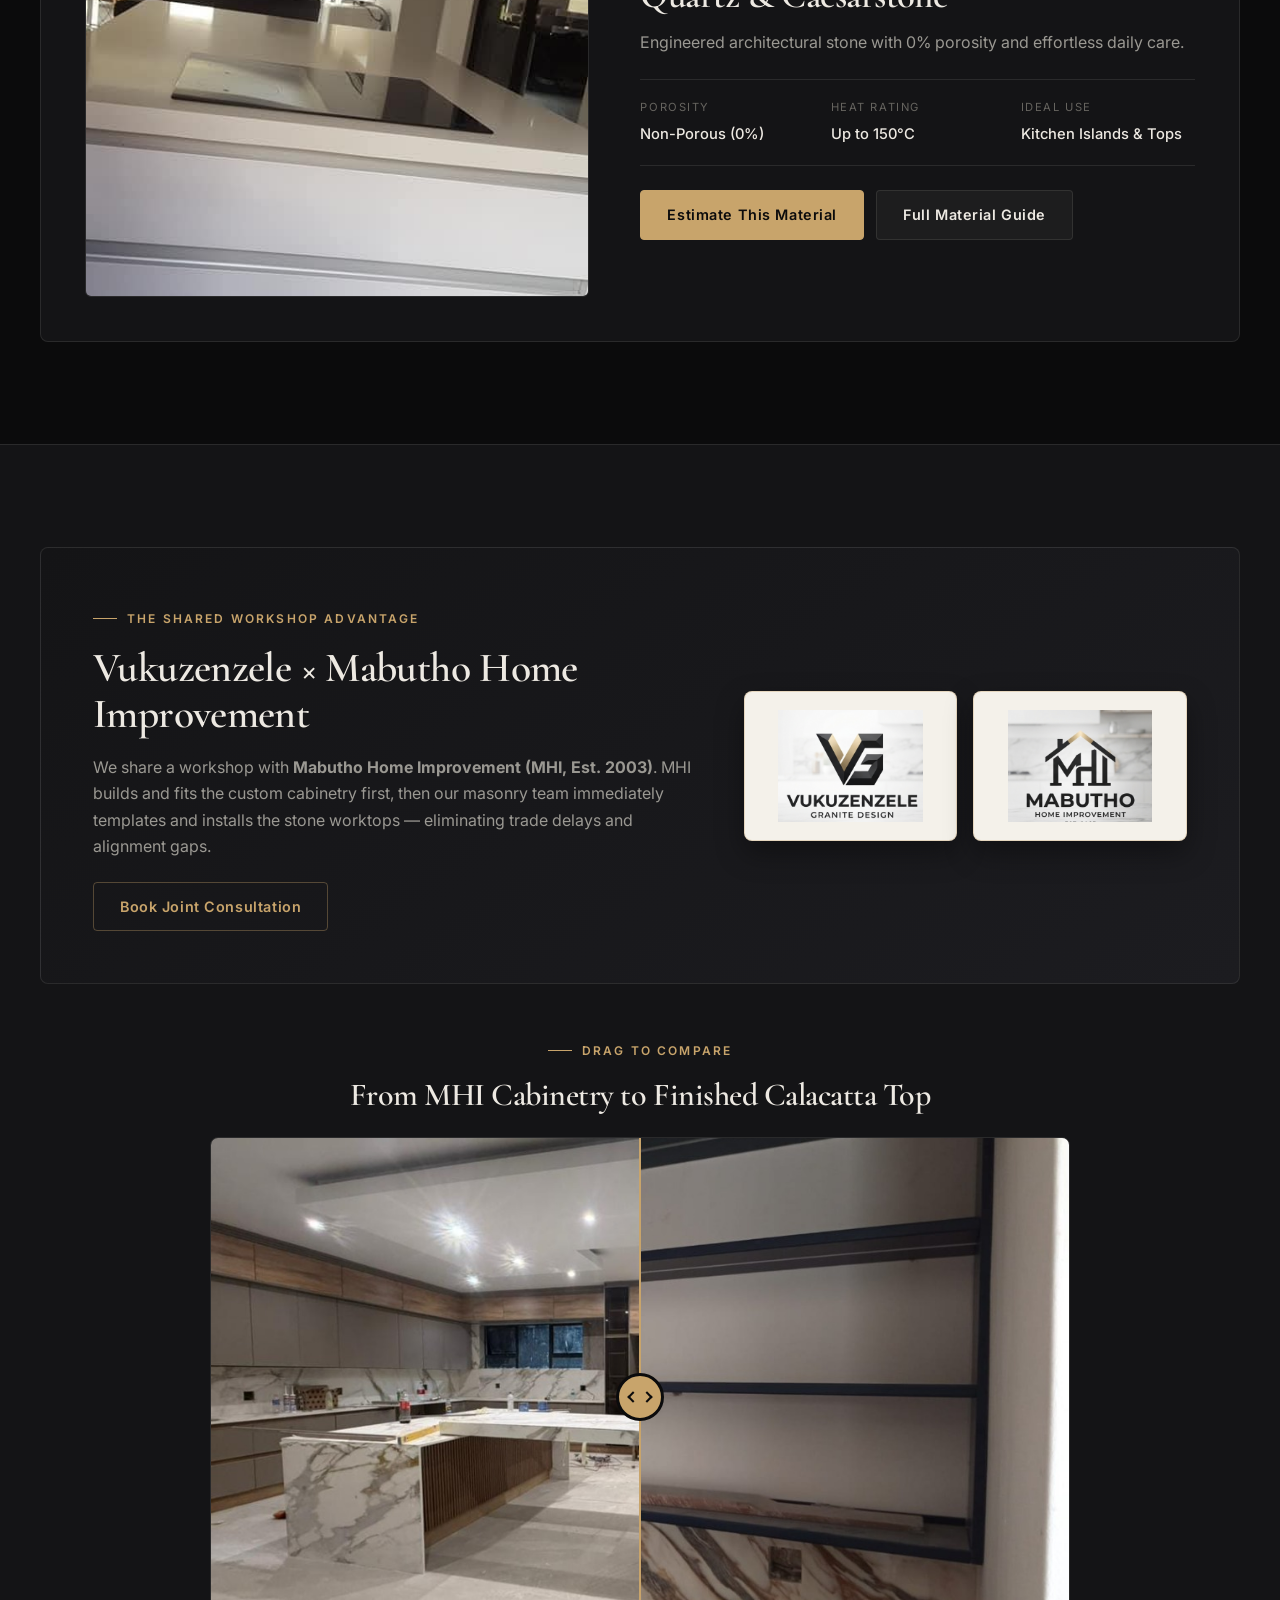
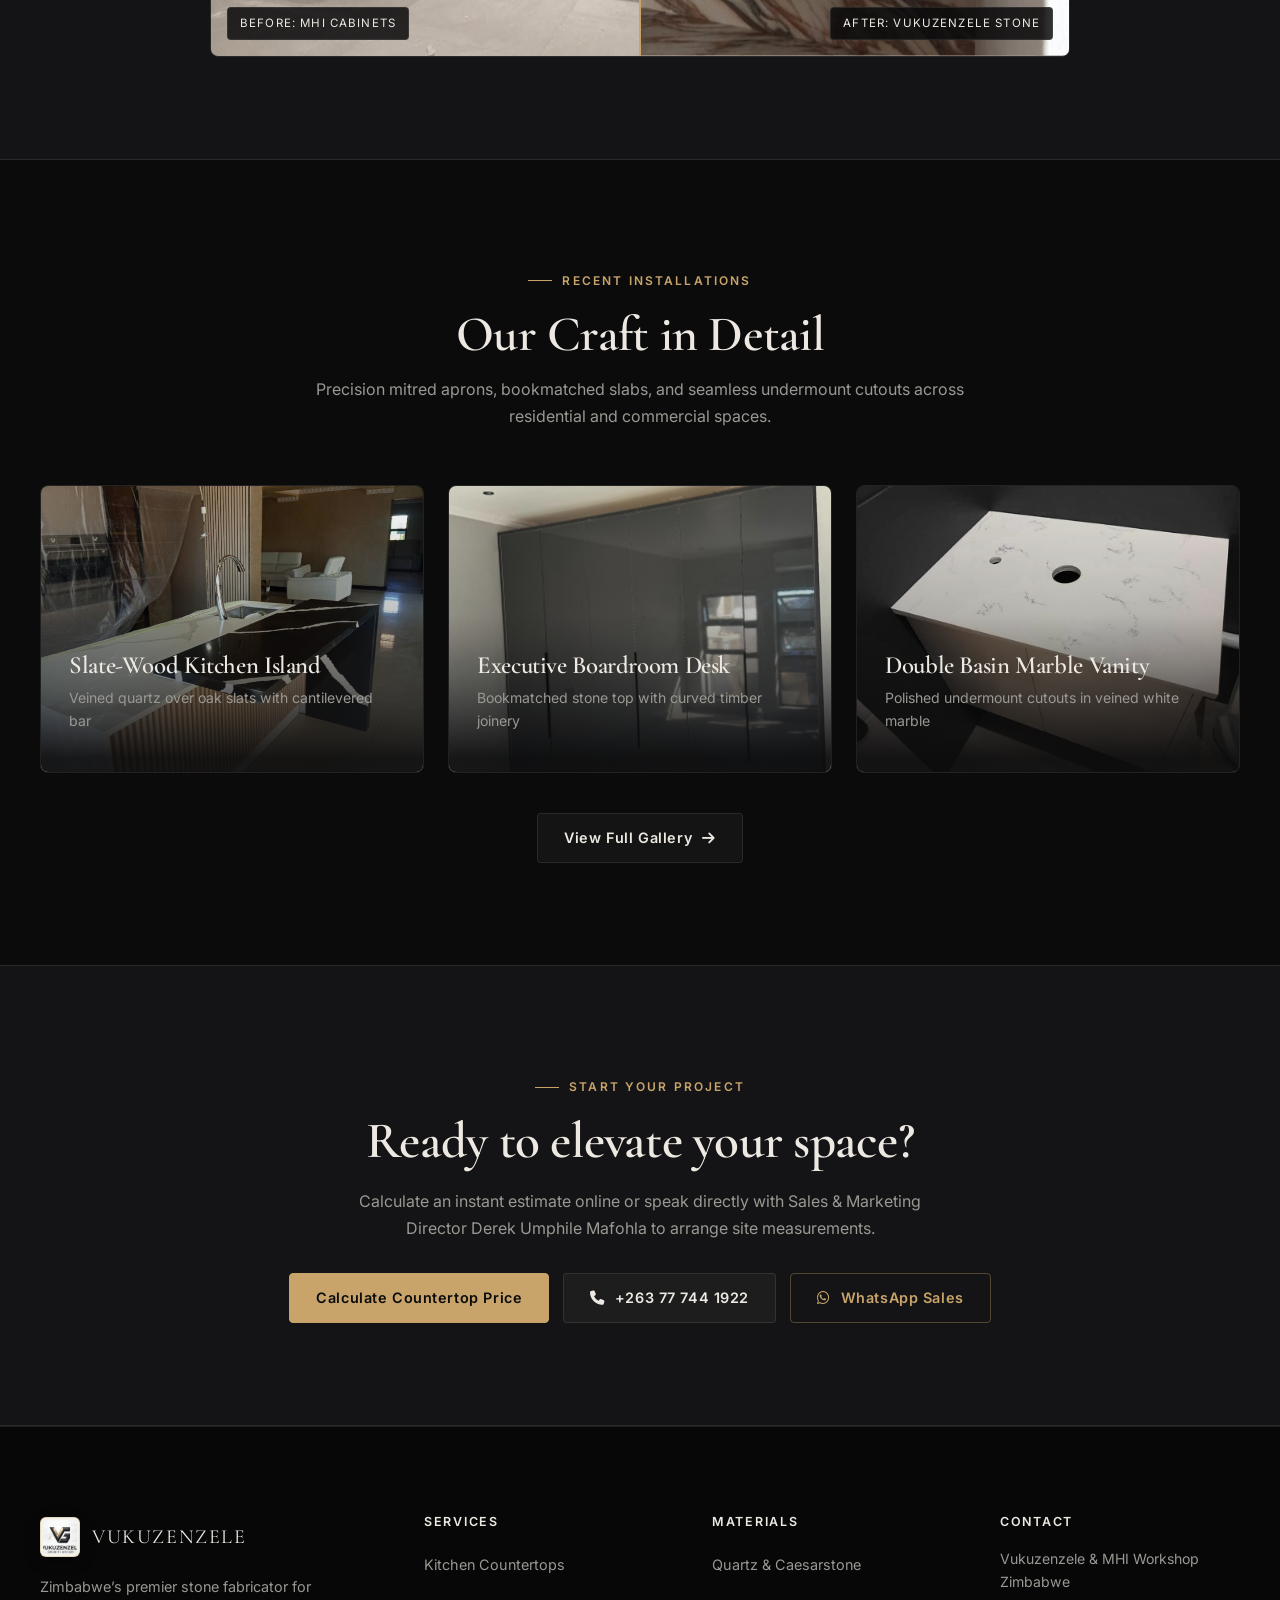
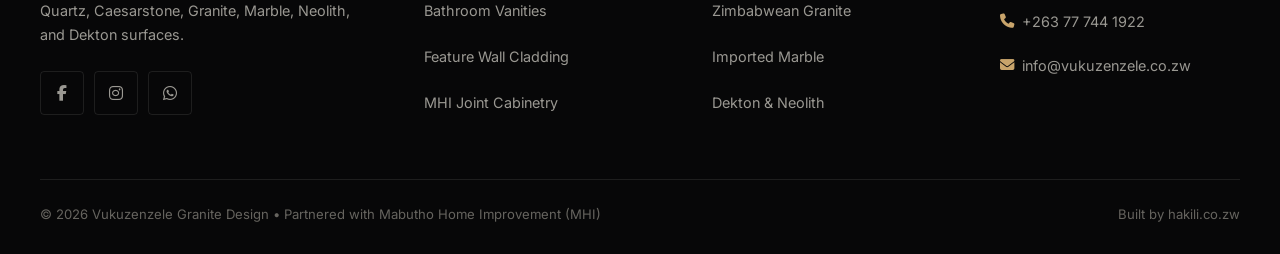
==== commit d05a600d: "fix: update all phone and WhatsApp links to +263 77 744 1922" ====
--- a/index.html
+++ b/index.html
@@ -257,8 +257,8 @@
         </p>
         <div style="display:flex; justify-content:center; gap:14px; flex-wrap:wrap;">
           <a href="estimator.html" class="btn btn-primary">Calculate Countertop Price</a>
-          <a href="tel:0771810583" class="btn btn-secondary"><i class="fa-solid fa-phone"></i> 0771 810 583</a>
-          <a href="https://wa.me/263771810583" target="_blank" rel="noopener noreferrer" class="btn btn-outline-gold"><i class="fa-brands fa-whatsapp"></i> WhatsApp Sales</a>
+          <a href="tel:+263777441922" class="btn btn-secondary"><i class="fa-solid fa-phone"></i> +263 77 744 1922</a>
+          <a href="https://wa.me/263777441922" target="_blank" rel="noopener noreferrer" class="btn btn-outline-gold"><i class="fa-brands fa-whatsapp"></i> WhatsApp Sales</a>
         </div>
       </div>
     </section>
@@ -278,7 +278,7 @@
           <div class="social-links">
             <a href="#" class="social-link" aria-label="Facebook"><i class="fa-brands fa-facebook-f"></i></a>
             <a href="#" class="social-link" aria-label="Instagram"><i class="fa-brands fa-instagram"></i></a>
-            <a href="https://wa.me/263771810583" target="_blank" rel="noopener noreferrer" class="social-link" aria-label="WhatsApp"><i class="fa-brands fa-whatsapp"></i></a>
+            <a href="https://wa.me/263777441922" target="_blank" rel="noopener noreferrer" class="social-link" aria-label="WhatsApp"><i class="fa-brands fa-whatsapp"></i></a>
           </div>
         </div>
         <div class="footer-column">
@@ -302,7 +302,7 @@
         <div class="footer-column">
           <h4>Contact</h4>
           <p style="color:var(--slate-muted); font-size:0.88rem; margin-bottom:10px;">Vukuzenzele &amp; MHI Workshop<br>Zimbabwe</p>
-          <p style="font-size:0.88rem; margin-bottom:8px;"><a href="tel:0771810583"><i class="fa-solid fa-phone text-brass" style="margin-right:8px;"></i>0771 810 583</a></p>
+          <p style="font-size:0.88rem; margin-bottom:8px;"><a href="tel:+263777441922"><i class="fa-solid fa-phone text-brass" style="margin-right:8px;"></i>+263 77 744 1922</a></p>
           <p style="font-size:0.88rem;"><a href="mailto:info@vukuzenzele.co.zw"><i class="fa-solid fa-envelope text-brass" style="margin-right:8px;"></i>info@vukuzenzele.co.zw</a></p>
         </div>
       </div>
